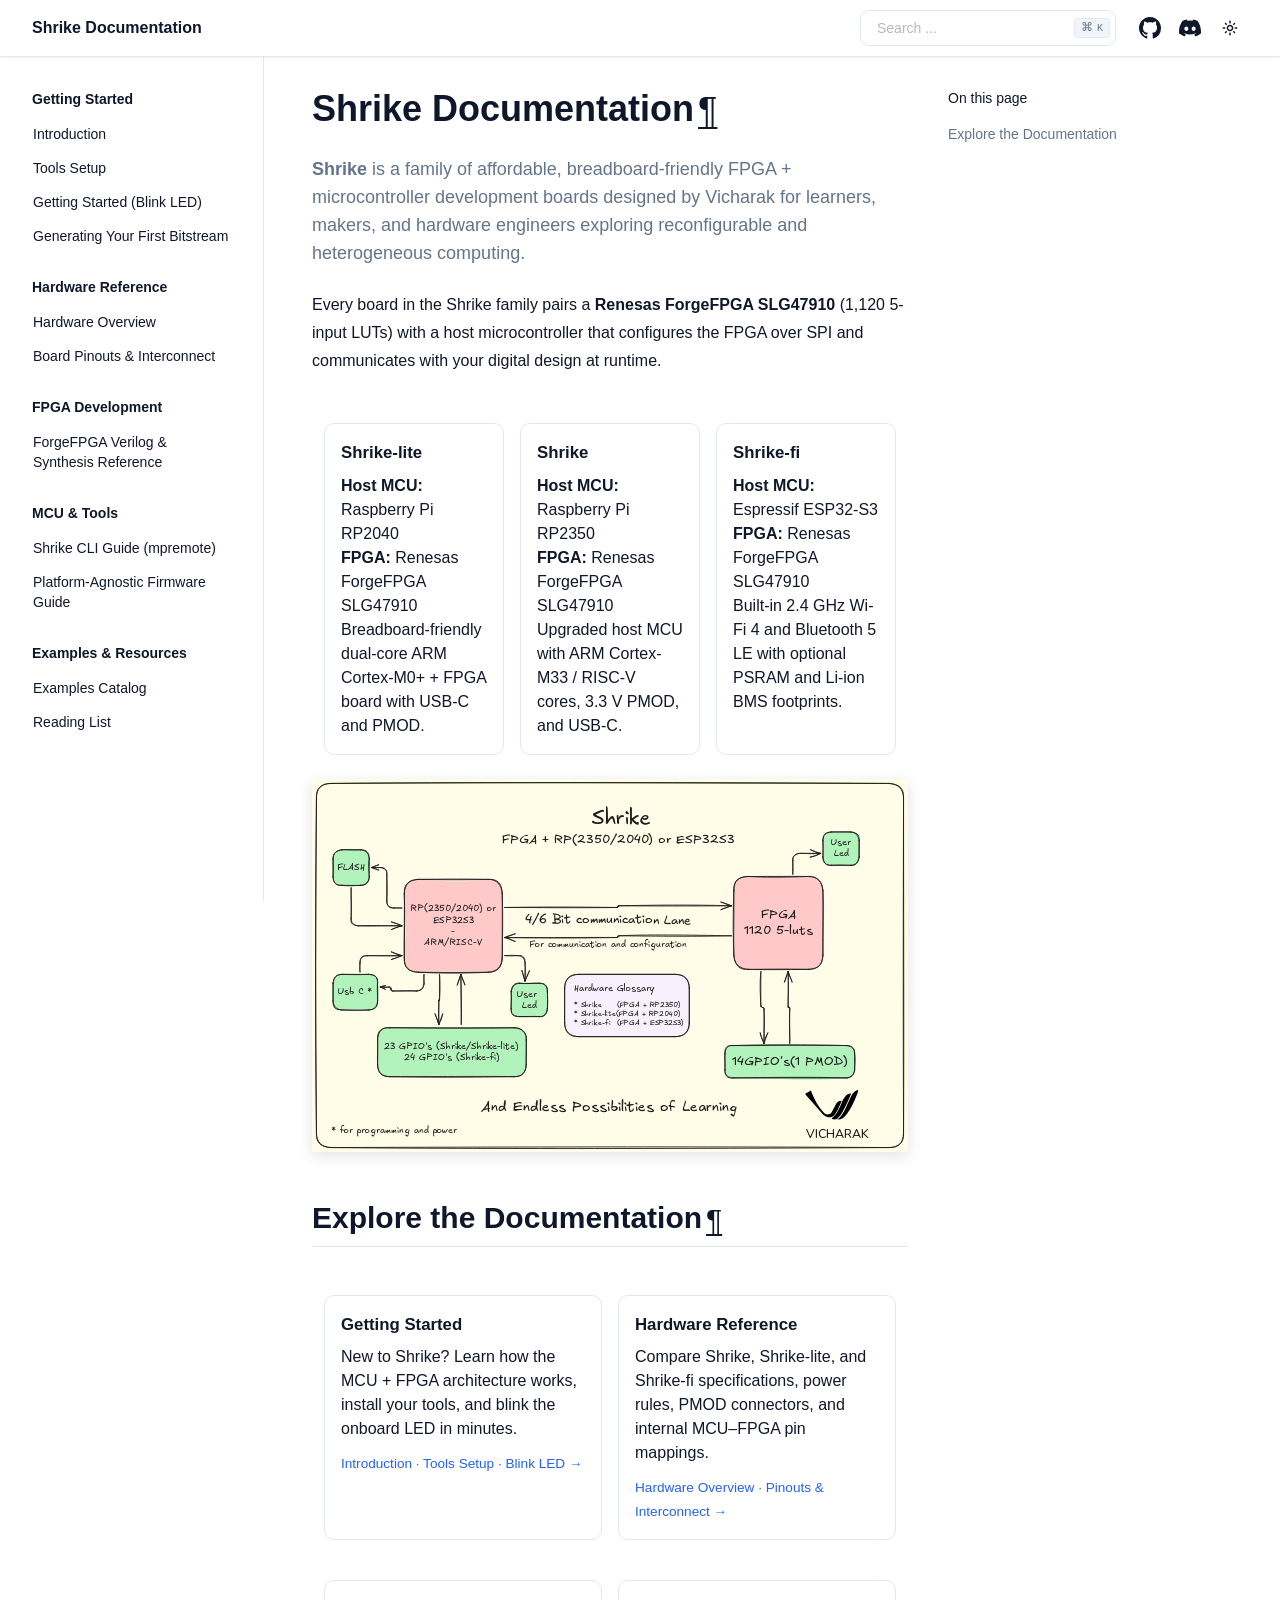
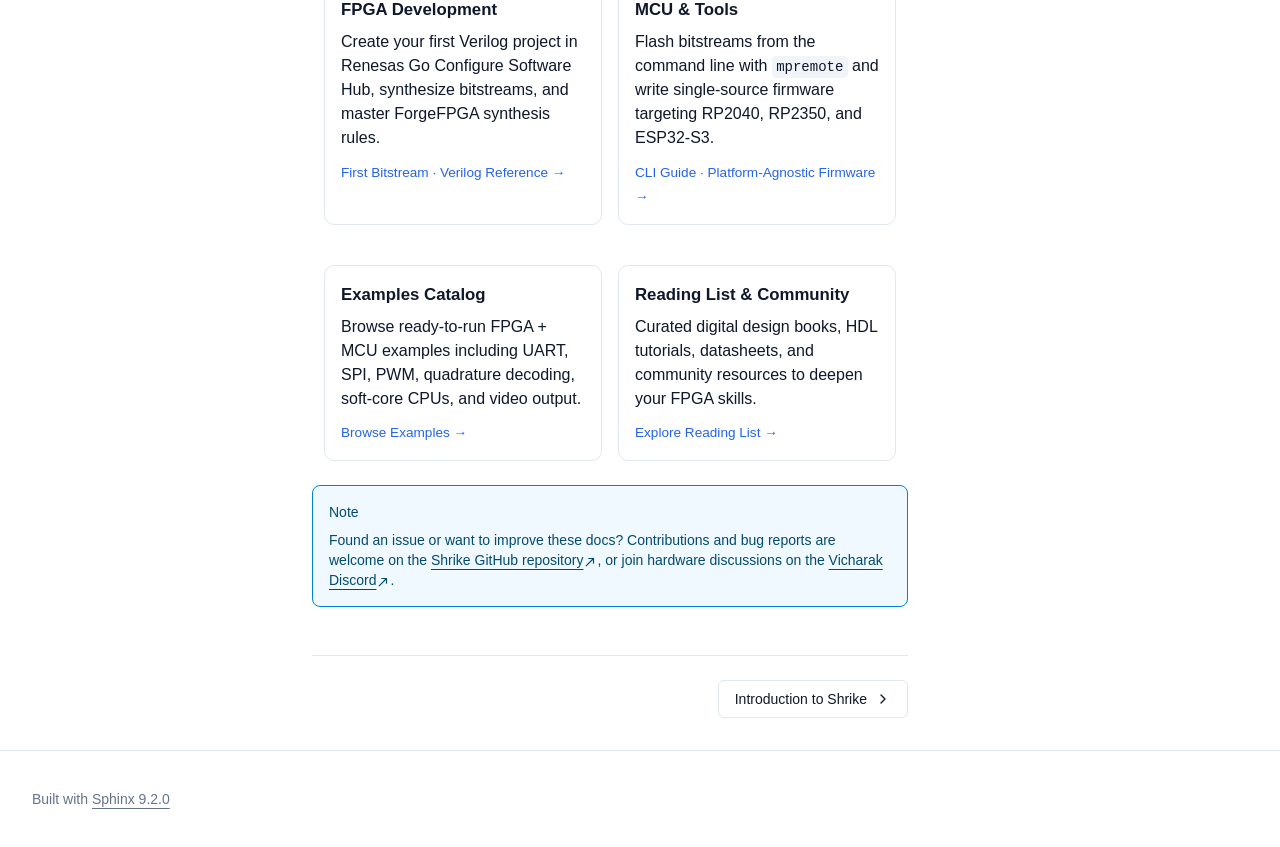
==== docs/index.html @ 382282cc "deploy: publish Phase 1 Sphinx docs preview under /docs/ and link from Kanban board" ====
<!DOCTYPE html>

<html :class="{ 'dark' : darkMode === true }" data-content_root="./" lang="en" x-data="{ darkMode: $persist(window.matchMedia('(prefers-color-scheme: dark)').matches), activeSection: ''}">
<head>
<script>
    (function () {
      // Set initial color scheme
      if ((localStorage.getItem("_x_darkMode") === "true") || (window.matchMedia("(prefers-color-scheme: dark)").matches)) {
        document.documentElement.classList.add("dark");
      }

      // Watch for media preference changes
      window.matchMedia("(prefers-color-scheme: dark)").addEventListener("change", (event) => {
        localStorage.setItem("_x_darkMode", event.matches);
        document.documentElement.classList.toggle("dark", event.matches);
      });
    })();
  </script>
<meta content="width=device-width, initial-scale=1.0" name="viewport"/>
<meta charset="utf-8"/>
<meta content="#ffffff" media="(prefers-color-scheme: light)" name="theme-color"/>
<meta content="#030711" media="(prefers-color-scheme: dark)" name="theme-color"/>
<meta content="width=device-width, initial-scale=1" name="viewport"/>
<title>Shrike Documentation</title>
<meta content="Shrike Documentation" property="og:title"/>
<meta content="Shrike Documentation" name="twitter:title"/>
<link href="_static/pygments.css?v=e72c8e07" rel="stylesheet" type="text/css"/>
<link href="_static/theme.css?v=009055c6" rel="stylesheet" type="text/css"/>
<link href="_static/sphinx-design.min.css?v=6a604523" rel="stylesheet" type="text/css"/>
<link href="_static/custom.css?v=fd96c5b0" rel="stylesheet" type="text/css"/>
<link href="_static/awesome-sphinx-design.css?v=b41b1d54" rel="stylesheet" type="text/css"/>
<link href="_static/vicharak_icon.png" rel="icon"/>
<link href="search.html" rel="search" title="Search"/>
<link href="genindex.html" rel="index" title="Index"/>
<link href="introduction.html" rel="next" title="Introduction to Shrike"/>
<script type="text/javascript">
    (function(c,l,a,r,i,t,y){
        c[a]=c[a]||function(){(c[a].q=c[a].q||[]).push(arguments)};
        t=l.createElement(r);t.async=1;t.src="https://www.clarity.ms/tag/"+i;
        y=l.getElementsByTagName(r)[0];y.parentNode.insertBefore(t,y);
    })(window, document, "clarity", "script", "xuzceme2jg");
</script>
</head>
<body :class="{ 'overflow-hidden': showSidebar }" @scroll.window="showScrollTop = pageYOffset &gt; 100" class="min-h-screen font-sans antialiased bg-background text-foreground" x-data="{ showSidebar: false, showScrollTop: false }">
<div @click.self="showSidebar = false" class="fixed inset-0 z-50 overflow-hidden bg-background/80 backdrop-blur-sm md:hidden" x-cloak="" x-show="showSidebar"></div><div class="relative flex flex-col min-h-screen" id="page"><a class="absolute top-0 left-0 z-[100] block bg-background p-4 text-xl transition -translate-x-full opacity-0 focus:translate-x-0 focus:opacity-100" href="#content">
      Skip to content
    </a><header class="sticky top-0 z-40 w-full border-b shadow-xs border-border bg-background/90 backdrop-blur"><div class="container flex items-center h-14">
<div class="hidden mr-4 md:flex">
<a class="flex items-center mr-6" href="#"><span class="hidden font-bold sm:inline-block text-clip whitespace-nowrap">Shrike Documentation</span>
</a></div><button @click="showSidebar = true" class="inline-flex items-center justify-center h-10 px-0 py-2 mr-2 text-base font-medium transition-colors rounded-md hover:text-accent-foreground hover:bg-transparent md:hidden" type="button">
<svg aria-hidden="true" fill="currentColor" height="24" viewbox="0 96 960 960" width="24" xmlns="http://www.w3.org/2000/svg">
<path d="M152.587 825.087q-19.152 0-32.326-13.174t-13.174-32.326q0-19.152 13.174-32.326t32.326-13.174h440q19.152 0 32.326 13.174t13.174 32.326q0 19.152-13.174 32.326t-32.326 13.174h-440Zm0-203.587q-19.152 0-32.326-13.174T107.087 576q0-19.152 13.174-32.326t32.326-13.174h320q19.152 0 32.326 13.174T518.087 576q0 19.152-13.174 32.326T472.587 621.5h-320Zm0-203.587q-19.152 0-32.326-13.174t-13.174-32.326q0-19.152 13.174-32.326t32.326-13.174h440q19.152 0 32.326 13.174t13.174 32.326q0 19.152-13.174 32.326t-32.326 13.174h-440ZM708.913 576l112.174 112.174q12.674 12.674 12.674 31.826t-12.674 31.826Q808.413 764.5 789.261 764.5t-31.826-12.674l-144-144Q600 594.391 600 576t13.435-31.826l144-144q12.674-12.674 31.826-12.674t31.826 12.674q12.674 12.674 12.674 31.826t-12.674 31.826L708.913 576Z"></path>
</svg>
<span class="sr-only">Toggle navigation menu</span>
</button>
<div class="flex items-center justify-between flex-1 gap-2 sm:gap-4 md:justify-end">
<div class="flex-1 w-full md:w-auto md:flex-none"><form @keydown.k.window.meta="$refs.search.focus()" action="search.html" class="relative flex items-center group" id="searchbox" method="get">
<input aria-label="Search the docs" class="inline-flex items-center font-medium transition-colors bg-transparent focus-visible:outline-none focus-visible:ring-2 focus-visible:ring-ring focus-visible:ring-offset-2 ring-offset-background border border-input hover:bg-accent focus:bg-accent hover:text-accent-foreground focus:text-accent-foreground hover:placeholder-accent-foreground py-2 px-4 relative h-9 w-full justify-start rounded-[0.5rem] text-sm text-muted-foreground sm:pr-12 md:w-40 lg:w-64" id="search-input" name="q" placeholder="Search ..." type="search" x-ref="search"/>
<kbd class="pointer-events-none absolute right-1.5 top-2 hidden h-5 select-none text-muted-foreground items-center gap-1 rounded border border-border bg-muted px-1.5 font-mono text-[10px] font-medium opacity-100 sm:flex group-hover:bg-accent group-hover:text-accent-foreground">
<span class="text-xs">⌘</span>
    K
  </kbd>
</form>
</div>
<nav class="flex items-center gap-1">
<a href="https://github.com/vicharak-in/shrike" rel="noopener nofollow" title="Visit Shrike on GitHub">
<div class="inline-flex items-center justify-center px-0 text-sm font-medium transition-colors rounded-md hover:bg-accent hover:text-accent-foreground h-9 w-9">
<svg aria-hidden="true" fill="currentColor" height="22" viewbox="0 0 16 16" width="22"><path d="M8 0C3.58 0 0 3.58 0 8c0 3.54 2.29 6.53 5.47 7.59.4.07.55-.17.55-.38 0-.19-.01-.82-.01-1.49-2.01.37-2.53-.49-2.69-.94-.09-.23-.48-.94-.82-1.13-.28-.15-.68-.52-.01-.53.63-.01 1.08.58 1.23.82.72 1.21 1.87.87 2.33.66.07-.52.28-.87.51-1.07-1.78-.2-3.64-.89-3.64-3.95 0-.87.31-1.59.82-2.15-.08-.2-.36-1.02.08-2.12 0 0 .67-.21 2.2.82.64-.18 1.32-.27 2-.27s1.36.09 2 .27c1.53-1.04 2.2-.82 2.2-.82.44 1.1.16 1.92.08 2.12.51.56.82 1.27.82 2.15 0 3.07-1.87 3.75-3.65 3.95.29.25.54.73.54 1.48 0 1.07-.01 1.93-.01 2.2 0 .21.15.46.55.38A8.01 8.01 0 0 0 16 8c0-4.42-3.58-8-8-8"></path></svg>
</div>
</a>
<a href="https://discord.com/invite/EhQy97CQ9G" rel="noopener nofollow" title="Visit Vicharak Discord">
<div class="inline-flex items-center justify-center px-0 text-sm font-medium transition-colors rounded-md hover:bg-accent hover:text-accent-foreground h-9 w-9">
<svg aria-hidden="true" fill="currentColor" height="22" viewbox="0 0 24 24" width="22"><path d="M20.317 4.37a19.8 19.8 0 0 0-4.885-1.515.074.074 0 0 0-.079.037c-.21.375-.444.864-.608 1.25a18.27 18.27 0 0 0-5.487 0 12.64 12.64 0 0 0-.617-1.25.077.077 0 0 0-.079-.037A19.74 19.74 0 0 0 3.677 4.37a.07.07 0 0 0-.032.027C.533 9.046-.32 13.58.099 18.057a.082.082 0 0 0 .031.057 19.9 19.9 0 0 0 5.993 3.03.078.078 0 0 0 .084-.028c.462-.63.874-1.295 1.226-1.994a.076.076 0 0 0-.041-.106 13.1 13.1 0 0 1-1.872-.892.077.077 0 0 1-.008-.128 10.2 10.2 0 0 0 .372-.292.074.074 0 0 1 .077-.01c3.928 1.793 8.18 1.793 12.062 0a.074.074 0 0 1 .078.01c.12.098.246.198.373.292a.077.077 0 0 1-.006.127 12.3 12.3 0 0 1-1.873.892.077.077 0 0 0-.041.107c.36.698.772 1.362 1.225 1.993a.076.076 0 0 0 .084.028 19.84 19.84 0 0 0 6.002-3.03.077.077 0 0 0 .032-.054c.5-5.177-.838-9.674-3.549-13.66a.061.061 0 0 0-.031-.029zM8.02 15.33c-1.183 0-2.157-1.085-2.157-2.419 0-1.333.956-2.419 2.157-2.419 1.21 0 2.176 1.096 2.157 2.42 0 1.333-.956 2.418-2.157 2.418zm7.975 0c-1.183 0-2.157-1.085-2.157-2.419 0-1.333.955-2.419 2.157-2.419 1.21 0 2.176 1.096 2.157 2.42 0 1.333-.946 2.418-2.157 2.418z"></path></svg>
</div>
</a>
<button @click="darkMode = !darkMode" class="relative inline-flex items-center justify-center px-0 text-sm font-medium transition-colors rounded-md hover:bg-accent hover:text-accent-foreground h-9 w-9" title="Toggle color scheme" type="button">
<svg class="absolute transition-all scale-100 rotate-0 dark:-rotate-90 dark:scale-0" fill="currentColor" height="16" viewbox="0 96 960 960" width="16" xmlns="http://www.w3.org/2000/svg">
<path d="M480 685q45.456 0 77.228-31.772Q589 621.456 589 576q0-45.456-31.772-77.228Q525.456 467 480 467q-45.456 0-77.228 31.772Q371 530.544 371 576q0 45.456 31.772 77.228Q434.544 685 480 685Zm0 91q-83 0-141.5-58.5T280 576q0-83 58.5-141.5T480 376q83 0 141.5 58.5T680 576q0 83-58.5 141.5T480 776ZM80 621.5q-19.152 0-32.326-13.174T34.5 576q0-19.152 13.174-32.326T80 530.5h80q19.152 0 32.326 13.174T205.5 576q0 19.152-13.174 32.326T160 621.5H80Zm720 0q-19.152 0-32.326-13.174T754.5 576q0-19.152 13.174-32.326T800 530.5h80q19.152 0 32.326 13.174T925.5 576q0 19.152-13.174 32.326T880 621.5h-80Zm-320-320q-19.152 0-32.326-13.174T434.5 256v-80q0-19.152 13.174-32.326T480 130.5q19.152 0 32.326 13.174T525.5 176v80q0 19.152-13.174 32.326T480 301.5Zm0 720q-19.152 0-32.326-13.17Q434.5 995.152 434.5 976v-80q0-19.152 13.174-32.326T480 850.5q19.152 0 32.326 13.174T525.5 896v80q0 19.152-13.174 32.33-13.174 13.17-32.326 13.17ZM222.174 382.065l-43-42Q165.5 327.391 166 308.239t13.174-33.065q13.435-13.674 32.587-13.674t32.065 13.674l42.239 43q12.674 13.435 12.555 31.706-.12 18.272-12.555 31.946-12.674 13.674-31.445 13.413-18.772-.261-32.446-13.174Zm494 494.761-42.239-43q-12.674-13.435-12.674-32.087t12.674-31.565Q686.609 756.5 705.38 757q18.772.5 32.446 13.174l43 41.761Q794.5 824.609 794 843.761t-13.174 33.065Q767.391 890.5 748.239 890.5t-32.065-13.674Zm-42-494.761Q660.5 369.391 661 350.62q.5-18.772 13.174-32.446l41.761-43Q728.609 261.5 747.761 262t33.065 13.174q13.674 13.435 13.674 32.587t-13.674 32.065l-43 42.239q-13.435 12.674-31.706 12.555-18.272-.12-31.946-12.555Zm-495 494.761Q165.5 863.391 165.5 844.239t13.674-32.065l43-42.239q13.435-12.674 32.087-12.674t31.565 12.674Q299.5 782.609 299 801.38q-.5 18.772-13.174 32.446l-41.761 43Q231.391 890.5 212.239 890t-33.065-13.174ZM480 576Z"></path>
</svg>
<svg class="absolute transition-all scale-0 rotate-90 dark:rotate-0 dark:scale-100" fill="currentColor" height="16" viewbox="0 96 960 960" width="16" xmlns="http://www.w3.org/2000/svg">
<path d="M480 936q-151 0-255.5-104.5T120 576q0-138 90-239.5T440 218q25-3 39 18t-1 44q-17 26-25.5 55t-8.5 61q0 90 63 153t153 63q31 0 61.5-9t54.5-25q21-14 43-1.5t19 39.5q-14 138-117.5 229T480 936Zm0-80q88 0 158-48.5T740 681q-20 5-40 8t-40 3q-123 0-209.5-86.5T364 396q0-20 3-40t8-40q-78 32-126.5 102T200 576q0 116 82 198t198 82Zm-10-270Z"></path>
</svg>
</button>
</nav>
</div>
</div>
</header>
<div class="flex-1"><div class="container md:grid md:grid-cols-[220px_minmax(0,1fr)] md:gap-6 lg:grid-cols-[240px_minmax(0,1fr)] lg:gap-10"><aside :aria-hidden="!showSidebar" :class="{ 'translate-x-0': showSidebar }" class="fixed inset-y-0 left-0 md:top-14 z-50 md:z-30 bg-background md:bg-transparent transition-all duration-100 -translate-x-full md:translate-x-0 ml-0 p-6 md:p-0 md:-ml-2 md:h-[calc(100vh-3.5rem)] w-5/6 md:w-full overflow-y-auto border-r border-border md:sticky" id="left-sidebar">
<a class="justify-start text-sm md:!hidden bg-background" href="#"><span class="font-bold text-clip whitespace-nowrap">Shrike Documentation</span>
</a>
<div class="relative overflow-hidden md:overflow-auto my-4 md:my-0">
<div class="overflow-y-auto h-full w-full relative pr-6"><nav class="table w-full min-w-full my-6 lg:my-8">
<p class="caption" role="heading"><span class="caption-text">Getting Started</span></p>
<ul>
<li class="toctree-l1"><a class="reference internal" href="introduction.html">Introduction</a></li>
<li class="toctree-l1"><a class="reference internal" href="tools_setup_guide.html">Tools Setup</a></li>
<li class="toctree-l1"><a class="reference internal" href="getting_started.html">Getting Started (Blink LED)</a></li>
<li class="toctree-l1"><a class="reference internal" href="generating_your_first_bitstream.html">Generating Your First Bitstream</a></li>
</ul>
<p class="caption" role="heading"><span class="caption-text">Hardware Reference</span></p>
<ul>
<li class="toctree-l1"><a class="reference internal" href="hardware_overview.html">Hardware Overview</a></li>
<li class="toctree-l1"><a class="reference internal" href="shrike_pinouts.html">Board Pinouts &amp; Interconnect</a></li>
</ul>
<p class="caption" role="heading"><span class="caption-text">FPGA Development</span></p>
<ul>
<li class="toctree-l1"><a class="reference internal" href="verilog_style_guide.html">ForgeFPGA Verilog &amp; Synthesis Reference</a></li>
</ul>
<p class="caption" role="heading"><span class="caption-text">MCU &amp; Tools</span></p>
<ul>
<li class="toctree-l1"><a class="reference internal" href="shrike_cli_guide.html">Shrike CLI Guide (mpremote)</a></li>
<li class="toctree-l1"><a class="reference internal" href="PLATFORM_AGNOSTIC_FIRMWARE_GUIDE.html">Platform-Agnostic Firmware Guide</a></li>
</ul>
<p class="caption" role="heading"><span class="caption-text">Examples &amp; Resources</span></p>
<ul>
<li class="toctree-l1"><a class="reference internal" href="examples.html">Examples Catalog</a></li>
<li class="toctree-l1"><a class="reference internal" href="reading_list.html">Reading List</a></li>
</ul>
</nav>
</div>
</div>
<button @click="showSidebar = false" class="absolute md:hidden right-4 top-4 rounded-sm opacity-70 transition-opacity hover:opacity-100" type="button">
<svg class="h-4 w-4" fill="currentColor" height="24" stroke="none" viewbox="0 96 960 960" width="24" xmlns="http://www.w3.org/2000/svg">
<path d="M480 632 284 828q-11 11-28 11t-28-11q-11-11-11-28t11-28l196-196-196-196q-11-11-11-28t11-28q11-11 28-11t28 11l196 196 196-196q11-11 28-11t28 11q11 11 11 28t-11 28L536 576l196 196q11 11 11 28t-11 28q-11 11-28 11t-28-11L480 632Z"></path>
</svg>
</button>
</aside>
<main class="relative py-6 lg:gap-10 lg:py-8 xl:grid xl:grid-cols-[1fr_300px]">
<div class="w-full min-w-0 mx-auto">
<div id="content" role="main">
<span class="target" id="shrike-home"></span><section id="shrike-documentation">
<h1>Shrike Documentation<a class="headerlink" href="#shrike-documentation" title="Link to this heading">¶</a></h1>
<p class="lead"><strong>Shrike</strong> is a family of affordable, breadboard-friendly FPGA + microcontroller development boards designed by Vicharak for learners, makers, and hardware engineers exploring reconfigurable and heterogeneous computing.</p>
<p>Every board in the Shrike family pairs a <strong>Renesas ForgeFPGA SLG47910</strong> (1,120 5-input LUTs) with a host microcontroller that configures the FPGA over SPI and communicates with your digital design at runtime.</p>
<div class="sd-container-fluid sd-sphinx-override sd-mb-4 shrike-board-grid docutils">
<div class="sd-row sd-row-cols-1 sd-row-cols-xs-1 sd-row-cols-sm-1 sd-row-cols-md-3 sd-row-cols-lg-3 sd-g-3 sd-g-xs-3 sd-g-sm-3 sd-g-md-3 sd-g-lg-3 docutils">
<div class="sd-col sd-d-flex-row docutils">
<div class="sd-card sd-sphinx-override sd-w-100 sd-shadow-sm docutils">
<div class="sd-card-body docutils">
<div class="sd-card-title sd-font-weight-bold shrike-card-title docutils">
Shrike-lite</div>
<p class="sd-card-text"><strong>Host MCU:</strong> Raspberry Pi RP2040</p>
<p class="sd-card-text"><strong>FPGA:</strong> Renesas ForgeFPGA SLG47910</p>
<p class="sd-card-text">Breadboard-friendly dual-core ARM Cortex-M0+ + FPGA board with USB-C and PMOD.</p>
</div>
</div>
</div>
<div class="sd-col sd-d-flex-row docutils">
<div class="sd-card sd-sphinx-override sd-w-100 sd-shadow-sm docutils">
<div class="sd-card-body docutils">
<div class="sd-card-title sd-font-weight-bold shrike-card-title docutils">
Shrike</div>
<p class="sd-card-text"><strong>Host MCU:</strong> Raspberry Pi RP2350</p>
<p class="sd-card-text"><strong>FPGA:</strong> Renesas ForgeFPGA SLG47910</p>
<p class="sd-card-text">Upgraded host MCU with ARM Cortex-M33 / RISC-V cores, 3.3 V PMOD, and USB-C.</p>
</div>
</div>
</div>
<div class="sd-col sd-d-flex-row docutils">
<div class="sd-card sd-sphinx-override sd-w-100 sd-shadow-sm docutils">
<div class="sd-card-body docutils">
<div class="sd-card-title sd-font-weight-bold shrike-card-title docutils">
Shrike-fi</div>
<p class="sd-card-text"><strong>Host MCU:</strong> Espressif ESP32-S3</p>
<p class="sd-card-text"><strong>FPGA:</strong> Renesas ForgeFPGA SLG47910</p>
<p class="sd-card-text">Built-in 2.4 GHz Wi-Fi 4 and Bluetooth 5 LE with optional PSRAM and Li-ion BMS footprints.</p>
</div>
</div>
</div>
</div>
</div>
<a class="shrike-hero-diagram reference internal image-reference" href="_images/shrike_block.svg"><img alt="Shrike architecture block diagram showing the host microcontroller connected to the Renesas ForgeFPGA SLG47910" class="align-center shrike-hero-diagram" src="_images/shrike_block.svg" style="width: 100%;"/>
</a>
<section id="explore-the-documentation">
<h2>Explore the Documentation<a class="headerlink" href="#explore-the-documentation" title="Link to this heading" x-intersect.margin.0%.0%.-70%.0%="activeSection = '#explore-the-documentation'">¶</a></h2>
<div class="sd-container-fluid sd-sphinx-override sd-mb-4 shrike-nav-grid docutils">
<div class="sd-row sd-row-cols-1 sd-row-cols-xs-1 sd-row-cols-sm-1 sd-row-cols-md-2 sd-row-cols-lg-2 sd-g-3 sd-g-xs-3 sd-g-sm-3 sd-g-md-3 sd-g-lg-3 docutils">
<div class="sd-col sd-d-flex-row docutils">
<div class="sd-card sd-sphinx-override sd-w-100 sd-shadow-sm sd-card-hover docutils">
<div class="sd-card-body docutils">
<div class="sd-card-title sd-font-weight-bold docutils">
Getting Started</div>
<p class="sd-card-text">New to Shrike? Learn how the MCU + FPGA architecture works, install your tools, and blink the onboard LED in minutes.</p>
<p class="sd-card-text"><em>Introduction · Tools Setup · Blink LED →</em></p>
</div>
<a class="sd-stretched-link sd-hide-link-text reference internal" href="introduction.html"><span class="doc">Introduction to Shrike</span></a></div>
</div>
<div class="sd-col sd-d-flex-row docutils">
<div class="sd-card sd-sphinx-override sd-w-100 sd-shadow-sm sd-card-hover docutils">
<div class="sd-card-body docutils">
<div class="sd-card-title sd-font-weight-bold docutils">
Hardware Reference</div>
<p class="sd-card-text">Compare Shrike, Shrike-lite, and Shrike-fi specifications, power rules, PMOD connectors, and internal MCU–FPGA pin mappings.</p>
<p class="sd-card-text"><em>Hardware Overview · Pinouts &amp; Interconnect →</em></p>
</div>
<a class="sd-stretched-link sd-hide-link-text reference internal" href="hardware_overview.html"><span class="doc">Shrike — Hardware Overview</span></a></div>
</div>
<div class="sd-col sd-d-flex-row docutils">
<div class="sd-card sd-sphinx-override sd-w-100 sd-shadow-sm sd-card-hover docutils">
<div class="sd-card-body docutils">
<div class="sd-card-title sd-font-weight-bold docutils">
FPGA Development</div>
<p class="sd-card-text">Create your first Verilog project in Renesas Go Configure Software Hub, synthesize bitstreams, and master ForgeFPGA synthesis rules.</p>
<p class="sd-card-text"><em>First Bitstream · Verilog Reference →</em></p>
</div>
<a class="sd-stretched-link sd-hide-link-text reference internal" href="generating_your_first_bitstream.html"><span class="doc">Shrike FPGA Bitstream Generation Guide</span></a></div>
</div>
<div class="sd-col sd-d-flex-row docutils">
<div class="sd-card sd-sphinx-override sd-w-100 sd-shadow-sm sd-card-hover docutils">
<div class="sd-card-body docutils">
<div class="sd-card-title sd-font-weight-bold docutils">
MCU &amp; Tools</div>
<p class="sd-card-text">Flash bitstreams from the command line with <code class="docutils literal notranslate"><span class="pre">mpremote</span></code> and write single-source firmware targeting RP2040, RP2350, and ESP32-S3.</p>
<p class="sd-card-text"><em>CLI Guide · Platform-Agnostic Firmware →</em></p>
</div>
<a class="sd-stretched-link sd-hide-link-text reference internal" href="shrike_cli_guide.html"><span class="doc">User guide to access and use shrike from your terminal(CLI)</span></a></div>
</div>
<div class="sd-col sd-d-flex-row docutils">
<div class="sd-card sd-sphinx-override sd-w-100 sd-shadow-sm sd-card-hover docutils">
<div class="sd-card-body docutils">
<div class="sd-card-title sd-font-weight-bold docutils">
Examples Catalog</div>
<p class="sd-card-text">Browse ready-to-run FPGA + MCU examples including UART, SPI, PWM, quadrature decoding, soft-core CPUs, and video output.</p>
<p class="sd-card-text"><em>Browse Examples →</em></p>
</div>
<a class="sd-stretched-link sd-hide-link-text reference internal" href="examples.html"><span class="doc">Shrike Examples</span></a></div>
</div>
<div class="sd-col sd-d-flex-row docutils">
<div class="sd-card sd-sphinx-override sd-w-100 sd-shadow-sm sd-card-hover docutils">
<div class="sd-card-body docutils">
<div class="sd-card-title sd-font-weight-bold docutils">
Reading List &amp; Community</div>
<p class="sd-card-text">Curated digital design books, HDL tutorials, datasheets, and community resources to deepen your FPGA skills.</p>
<p class="sd-card-text"><em>Explore Reading List →</em></p>
</div>
<a class="sd-stretched-link sd-hide-link-text reference internal" href="reading_list.html"><span class="doc">Reading List</span></a></div>
</div>
</div>
</div>
<div class="admonition note">
<p class="admonition-title">Note</p>
<p>Found an issue or want to improve these docs? Contributions and bug reports are welcome on the <a class="reference external" href="https://github.com/vicharak-in/shrike" rel="nofollow noopener">Shrike GitHub repository<svg fill="currentColor" height="1em" stroke="none" viewbox="0 96 960 960" width="1em" xmlns="http://www.w3.org/2000/svg"><path d="M188 868q-11-11-11-28t11-28l436-436H400q-17 0-28.5-11.5T360 336q0-17 11.5-28.5T400 296h320q17 0 28.5 11.5T760 336v320q0 17-11.5 28.5T720 696q-17 0-28.5-11.5T680 656V432L244 868q-11 11-28 11t-28-11Z"></path></svg></a>, or join hardware discussions on the <a class="reference external" href="https://discord.com/invite/EhQy97CQ9G" rel="nofollow noopener">Vicharak Discord<svg fill="currentColor" height="1em" stroke="none" viewbox="0 96 960 960" width="1em" xmlns="http://www.w3.org/2000/svg"><path d="M188 868q-11-11-11-28t11-28l436-436H400q-17 0-28.5-11.5T360 336q0-17 11.5-28.5T400 296h320q17 0 28.5 11.5T760 336v320q0 17-11.5 28.5T720 696q-17 0-28.5-11.5T680 656V432L244 868q-11 11-28 11t-28-11Z"></path></svg></a>.</p>
</div>





</section>
</section>
</div><div class="flex justify-between items-center pt-6 mt-12 border-t border-border gap-4">
<div class="ml-auto">
<a class="inline-flex items-center justify-center rounded-md text-sm font-medium transition-colors border border-input hover:bg-accent hover:text-accent-foreground py-2 px-4" href="introduction.html">
        Introduction to Shrike
        <svg class="ml-2 h-4 w-4" fill="none" height="24" stroke="currentColor" stroke-linecap="round" stroke-linejoin="round" stroke-width="2" viewbox="0 0 24 24" width="24" xmlns="http://www.w3.org/2000/svg">
<polyline points="9 18 15 12 9 6"></polyline>
</svg>
</a>
</div>
</div></div><aside class="hidden text-sm xl:block" id="right-sidebar">
<div class="sticky top-16 -mt-10 max-h-[calc(100vh-5rem)] h-full overflow-y-auto pt-6 space-y-2"><p class="font-medium">On this page</p>
<ul>
<li><a :data-current="activeSection === '#explore-the-documentation'" class="reference internal" href="#explore-the-documentation">Explore the Documentation</a><ul>
</ul>
</li>
</ul>
</div>
</aside>
</main>
</div>
</div><footer class="py-6 border-t border-border md:py-0">
<div class="container flex flex-col items-center justify-between gap-4 md:h-24 md:flex-row">
<div class="flex flex-col items-center gap-4 px-8 md:flex-row md:gap-2 md:px-0">
<p class="text-sm leading-loose text-center text-muted-foreground md:text-left">Built with <a class="font-medium underline underline-offset-4" href="https://www.sphinx-doc.org" rel="noreferrer">Sphinx 9.2.0</a></p>
</div>
</div>
</footer>
</div><button :class="{'opacity-0 invisible' : !showScrollTop}" @click="window.scrollTo({top: 0, behavior: 'smooth'})" class="fixed bottom-8 right-8 p-2 z-10 rounded-sm bg-gray-700 text-xs text-white transition-all duration-1000 hover:bg-gray-950 focus:bg-gray-950" id="scrolltop" x-cloak="">
<svg aria-hidden="true" class="inline fill-current mb-[2px]" height="14" viewbox="0 96 960 960" width="14" xmlns="http://www.w3.org/2000/svg">
<path d="M450 896V370L202 618l-42-42 320-320 320 320-42 42-248-248v526h-60Z"></path>
</svg>
  Back to top
</button>
<script src="_static/documentation_options.js?v=f2a433a1"></script>
<script src="_static/doctools.js?v=fd6eb6e6"></script>
<script src="_static/sphinx_highlight.js?v=6ffebe34"></script>
<script defer="defer" src="_static/theme.js?v=49cc6205"></script>
<script data-sd-tabs-storage-prefix="sphinx-design-tab-id-" src="_static/design-tabs.js?v=fcb327ea"></script>
</body>
</html>
---- docs/_static/pygments.css ----
pre { line-height: 125%; }
td.linenos .normal { color: inherit; background-color: transparent; padding-left: 5px; padding-right: 5px; }
span.linenos { color: inherit; background-color: transparent; padding-left: 5px; padding-right: 5px; }
td.linenos .special { color: #000000; background-color: #ffffc0; padding-left: 5px; padding-right: 5px; }
span.linenos.special { color: #000000; background-color: #ffffc0; padding-left: 5px; padding-right: 5px; }
.highlight .hll { background-color: #ffffcc }
.highlight { background: #ffffff; }
.highlight .c { font-style: italic } /* Comment */
.highlight .err { border: 1px solid #F00 } /* Error */
.highlight .k { font-weight: bold } /* Keyword */
.highlight .ch { font-style: italic } /* Comment.Hashbang */
.highlight .cm { font-style: italic } /* Comment.Multiline */
.highlight .cpf { font-style: italic } /* Comment.PreprocFile */
.highlight .c1 { font-style: italic } /* Comment.Single */
.highlight .cs { font-style: italic } /* Comment.Special */
.highlight .ge { font-style: italic } /* Generic.Emph */
.highlight .ges { font-weight: bold; font-style: italic } /* Generic.EmphStrong */
.highlight .gh { font-weight: bold } /* Generic.Heading */
.highlight .gp { font-weight: bold } /* Generic.Prompt */
.highlight .gs { font-weight: bold } /* Generic.Strong */
.highlight .gu { font-weight: bold } /* Generic.Subheading */
.highlight .kc { font-weight: bold } /* Keyword.Constant */
.highlight .kd { font-weight: bold } /* Keyword.Declaration */
.highlight .kn { font-weight: bold } /* Keyword.Namespace */
.highlight .kr { font-weight: bold } /* Keyword.Reserved */
.highlight .s { font-style: italic } /* Literal.String */
.highlight .nc { font-weight: bold } /* Name.Class */
.highlight .ni { font-weight: bold } /* Name.Entity */
.highlight .ne { font-weight: bold } /* Name.Exception */
.highlight .nn { font-weight: bold } /* Name.Namespace */
.highlight .nt { font-weight: bold } /* Name.Tag */
.highlight .ow { font-weight: bold } /* Operator.Word */
.highlight .sa { font-style: italic } /* Literal.String.Affix */
.highlight .sb { font-style: italic } /* Literal.String.Backtick */
.highlight .sc { font-style: italic } /* Literal.String.Char */
.highlight .dl { font-style: italic } /* Literal.String.Delimiter */
.highlight .sd { font-style: italic } /* Literal.String.Doc */
.highlight .s2 { font-style: italic } /* Literal.String.Double */
.highlight .se { font-weight: bold; font-style: italic } /* Literal.String.Escape */
.highlight .sh { font-style: italic } /* Literal.String.Heredoc */
.highlight .si { font-weight: bold; font-style: italic } /* Literal.String.Interpol */
.highlight .sx { font-style: italic } /* Literal.String.Other */
.highlight .sr { font-style: italic } /* Literal.String.Regex */
.highlight .s1 { font-style: italic } /* Literal.String.Single */
.highlight .ss { font-style: italic } /* Literal.String.Symbol */
---- docs/_static/theme.css ----
@font-face{font-family:JetBrains Mono;font-style:italic;font-display:swap;font-weight:400;src:url(86dc76ee7f2ea282.woff2)format("woff2"),url(fa8c7e373fc88056.woff)format("woff")}@font-face{font-family:JetBrains Mono;font-style:normal;font-display:swap;font-weight:400;src:url(db9d659a1acad1e2.woff2)format("woff2"),url(b0c7be19efb5c878.woff)format("woff")}@font-face{font-family:JetBrains Mono;font-style:italic;font-display:swap;font-weight:500;src:url(88c52b7d52bec6f6.woff2)format("woff2"),url(8d70e9f61dd16568.woff)format("woff")}@font-face{font-family:JetBrains Mono;font-style:normal;font-display:swap;font-weight:500;src:url(af2e87f5d61b5665.woff2)format("woff2"),url(24c9023ab96a0da6.woff)format("woff")}@font-face{font-family:JetBrains Mono;font-style:italic;font-display:swap;font-weight:700;src:url(92fb68b158d9f3e0.woff2)format("woff2"),url(92b75b3f180e9af3.woff)format("woff")}@font-face{font-family:JetBrains Mono;font-style:normal;font-display:swap;font-weight:700;src:url(9545a3d1fceacf5c.woff2)format("woff2"),url(c9484cdebe55df66.woff)format("woff")}@layer properties{@supports (((-webkit-hyphens:none)) and (not (margin-trim:inline))) or ((-moz-orient:inline) and (not (color:rgb(from red r g b)))){*,:after,:before{--tw-font-weight:initial;--tw-translate-x:0;--tw-translate-y:0;--tw-translate-z:0;--tw-scale-x:1;--tw-scale-y:1;--tw-scale-z:1;--tw-rotate-x:initial;--tw-rotate-y:initial;--tw-rotate-z:initial;--tw-skew-x:initial;--tw-skew-y:initial;--tw-space-y-reverse:0;--tw-space-x-reverse:0;--tw-border-style:solid;--tw-leading:initial;--tw-shadow:0 0 transparent;--tw-shadow-color:initial;--tw-shadow-alpha:100%;--tw-inset-shadow:0 0 transparent;--tw-inset-shadow-color:initial;--tw-inset-shadow-alpha:100%;--tw-ring-color:initial;--tw-ring-shadow:0 0 transparent;--tw-inset-ring-color:initial;--tw-inset-ring-shadow:0 0 transparent;--tw-ring-inset:initial;--tw-ring-offset-width:0px;--tw-ring-offset-color:#fff;--tw-ring-offset-shadow:0 0 transparent;--tw-backdrop-blur:initial;--tw-backdrop-brightness:initial;--tw-backdrop-contrast:initial;--tw-backdrop-grayscale:initial;--tw-backdrop-hue-rotate:initial;--tw-backdrop-invert:initial;--tw-backdrop-opacity:initial;--tw-backdrop-saturate:initial;--tw-backdrop-sepia:initial;--tw-duration:initial;--tw-blur:initial;--tw-brightness:initial;--tw-contrast:initial;--tw-grayscale:initial;--tw-hue-rotate:initial;--tw-invert:initial;--tw-opacity:initial;--tw-saturate:initial;--tw-sepia:initial;--tw-drop-shadow:initial;--tw-drop-shadow-color:initial;--tw-drop-shadow-alpha:100%;--tw-drop-shadow-size:initial;--tw-tracking:initial;--tw-content:"";--tw-ease:initial}::-ms-backdrop{--tw-font-weight:initial;--tw-translate-x:0;--tw-translate-y:0;--tw-translate-z:0;--tw-scale-x:1;--tw-scale-y:1;--tw-scale-z:1;--tw-rotate-x:initial;--tw-rotate-y:initial;--tw-rotate-z:initial;--tw-skew-x:initial;--tw-skew-y:initial;--tw-space-y-reverse:0;--tw-space-x-reverse:0;--tw-border-style:solid;--tw-leading:initial;--tw-shadow:0 0 transparent;--tw-shadow-color:initial;--tw-shadow-alpha:100%;--tw-inset-shadow:0 0 transparent;--tw-inset-shadow-color:initial;--tw-inset-shadow-alpha:100%;--tw-ring-color:initial;--tw-ring-shadow:0 0 transparent;--tw-inset-ring-color:initial;--tw-inset-ring-shadow:0 0 transparent;--tw-ring-inset:initial;--tw-ring-offset-width:0px;--tw-ring-offset-color:#fff;--tw-ring-offset-shadow:0 0 transparent;--tw-backdrop-blur:initial;--tw-backdrop-brightness:initial;--tw-backdrop-contrast:initial;--tw-backdrop-grayscale:initial;--tw-backdrop-hue-rotate:initial;--tw-backdrop-invert:initial;--tw-backdrop-opacity:initial;--tw-backdrop-saturate:initial;--tw-backdrop-sepia:initial;--tw-duration:initial;--tw-blur:initial;--tw-brightness:initial;--tw-contrast:initial;--tw-grayscale:initial;--tw-hue-rotate:initial;--tw-invert:initial;--tw-opacity:initial;--tw-saturate:initial;--tw-sepia:initial;--tw-drop-shadow:initial;--tw-drop-shadow-color:initial;--tw-drop-shadow-alpha:100%;--tw-drop-shadow-size:initial;--tw-tracking:initial;--tw-content:"";--tw-ease:initial}::backdrop{--tw-font-weight:initial;--tw-translate-x:0;--tw-translate-y:0;--tw-translate-z:0;--tw-scale-x:1;--tw-scale-y:1;--tw-scale-z:1;--tw-rotate-x:initial;--tw-rotate-y:initial;--tw-rotate-z:initial;--tw-skew-x:initial;--tw-skew-y:initial;--tw-space-y-reverse:0;--tw-space-x-reverse:0;--tw-border-style:solid;--tw-leading:initial;--tw-shadow:0 0 transparent;--tw-shadow-color:initial;--tw-shadow-alpha:100%;--tw-inset-shadow:0 0 transparent;--tw-inset-shadow-color:initial;--tw-inset-shadow-alpha:100%;--tw-ring-color:initial;--tw-ring-shadow:0 0 transparent;--tw-inset-ring-color:initial;--tw-inset-ring-shadow:0 0 transparent;--tw-ring-inset:initial;--tw-ring-offset-width:0px;--tw-ring-offset-color:#fff;--tw-ring-offset-shadow:0 0 transparent;--tw-backdrop-blur:initial;--tw-backdrop-brightness:initial;--tw-backdrop-contrast:initial;--tw-backdrop-grayscale:initial;--tw-backdrop-hue-rotate:initial;--tw-backdrop-invert:initial;--tw-backdrop-opacity:initial;--tw-backdrop-saturate:initial;--tw-backdrop-sepia:initial;--tw-duration:initial;--tw-blur:initial;--tw-brightness:initial;--tw-contrast:initial;--tw-grayscale:initial;--tw-hue-rotate:initial;--tw-invert:initial;--tw-opacity:initial;--tw-saturate:initial;--tw-sepia:initial;--tw-drop-shadow:initial;--tw-drop-shadow-color:initial;--tw-drop-shadow-alpha:100%;--tw-drop-shadow-size:initial;--tw-tracking:initial;--tw-content:"";--tw-ease:initial}}}@layer theme{:root{--font-sans:-apple-system, BlinkMacSystemFont, "Segoe UI", Roboto, "Helvetica Neue", "Noto Sans", Arial, sans-serif, "Apple Color Emoji", "Segoe UI Emoji", "Segoe UI Symbol", "Noto Color Emoji";--font-mono:JetBrainsMono, ui-monospace, SFMono-Regular, Menlo, Monaco, Consolas, "Liberation Mono", "Courier New", monospace;--color-red-50:#fef2f2;--color-red-100:#ffe2e2;--color-red-200:#ffcaca;--color-red-400:#ff6568;--color-red-500:#fb2c36;--color-red-600:#e40014;--color-red-700:#bf000f;--color-red-900:#82181a;--color-yellow-50:#fefce8;--color-yellow-100:#fef9c2;--color-yellow-400:#fac800;--color-yellow-500:#edb200;--color-yellow-600:#cd8900;--color-yellow-900:#733e0a;--color-green-50:#f0fdf4;--color-green-100:#dcfce7;--color-green-200:#b9f8cf;--color-green-400:#05df72;--color-green-500:#00c758;--color-green-600:#00a544;--color-green-900:#0d542b;--color-sky-50:#f0f9ff;--color-sky-100:#dff2fe;--color-sky-600:#0084cc;--color-sky-900:#024a70;--color-blue-400:#54a2ff;--color-slate-700:#314158;--color-gray-200:#e5e7eb;--color-gray-700:#364153;--color-gray-950:#030712;--color-neutral-800:#262626;--color-white:#fff;--spacing:.25rem;--text-xs:.75rem;--text-xs--line-height:calc(1 / .75);--text-sm:.875rem;--text-sm--line-height:calc(1.25 / .875);--text-base:1rem;--text-base--line-height:calc(1.5);--text-lg:1.125rem;--text-lg--line-height:calc(1.75 / 1.125);--text-xl:1.25rem;--text-xl--line-height:calc(1.4);--text-2xl:1.5rem;--text-2xl--line-height:calc(2 / 1.5);--text-3xl:1.875rem;--text-3xl--line-height:calc(1.2);--text-4xl:2.25rem;--text-4xl--line-height:calc(2.5 / 2.25);--font-weight-normal:400;--font-weight-medium:500;--font-weight-semibold:600;--font-weight-bold:700;--tracking-wide:.025em;--leading-loose:2;--radius-sm:calc(-4px + var(--radius));--radius-md:calc(-2px + var(--radius));--radius-lg:var(--radius);--ease-in-out:cubic-bezier(.4, 0, .2, 1);--blur-sm:8px;--default-transition-duration:.15s;--default-transition-timing-function:cubic-bezier(.4, 0, .2, 1);--default-font-family:var(--font-sans);--default-mono-font-family:var(--font-mono);--color-border:hsl(var(--border));--color-input:hsl(var(--input));--color-ring:hsl(var(--ring));--color-background:hsl(var(--background));--color-foreground:hsl(var(--foreground));--color-primary:hsl(var(--primary));--color-muted:hsl(var(--muted));--color-muted-foreground:hsl(var(--muted-foreground));--color-accent:hsl(var(--accent));--color-accent-foreground:hsl(var(--accent-foreground))}@supports (color:lab(0% 0 0)){:root{--color-red-50:lab(96.5005% 4.18508 1.52328);--color-red-100:lab(92.243% 10.2865 3.83865);--color-red-200:lab(86.017% 19.8815 7.75869);--color-red-400:lab(63.7053% 60.745 31.3109);--color-red-500:lab(55.4814% 75.0732 48.8528);--color-red-600:lab(48.4493% 77.4328 61.5452);--color-red-700:lab(40.4273% 67.2623 53.7441);--color-red-900:lab(28.5139% 44.5539 29.0463);--color-yellow-50:lab(98.6846% -1.79055 9.7766);--color-yellow-100:lab(97.3564% -4.51407 27.344);--color-yellow-400:lab(83.2664% 8.65132 106.895);--color-yellow-500:lab(76.3898% 14.5258 98.4589);--color-yellow-600:lab(62.7799% 22.4197 86.1544);--color-yellow-900:lab(32.3865% 21.1273 38.5959);--color-green-50:lab(98.1563% -5.60117 2.75915);--color-green-100:lab(96.1861% -13.8464 6.52365);--color-green-200:lab(92.4222% -26.4702 12.9427);--color-green-400:lab(78.503% -64.9265 39.7492);--color-green-500:lab(70.5521% -66.5147 45.8073);--color-green-600:lab(59.0978% -58.6621 41.2579);--color-green-900:lab(30.797% -29.6927 17.382);--color-sky-50:lab(97.3623% -2.33802 -4.13098);--color-sky-100:lab(94.3709% -4.56053 -8.23453);--color-sky-600:lab(51.7754% -11.4712 -49.8349);--color-sky-900:lab(29.1959% -8.34689 -28.2453);--color-blue-400:lab(65.0361% -1.42065 -56.9802);--color-slate-700:lab(26.9569% -1.47016 -15.6993);--color-gray-200:lab(91.6229% -.159115 -2.26791);--color-gray-700:lab(27.1134% -.956401 -12.3224);--color-gray-950:lab(1.90334% .278696 -5.48866);--color-neutral-800:lab(15.204% 0 -.00000596046)}}:host{--font-sans:-apple-system, BlinkMacSystemFont, "Segoe UI", Roboto, "Helvetica Neue", "Noto Sans", Arial, sans-serif, "Apple Color Emoji", "Segoe UI Emoji", "Segoe UI Symbol", "Noto Color Emoji";--font-mono:JetBrainsMono, ui-monospace, SFMono-Regular, Menlo, Monaco, Consolas, "Liberation Mono", "Courier New", monospace;--color-red-50:#fef2f2;--color-red-100:#ffe2e2;--color-red-200:#ffcaca;--color-red-400:#ff6568;--color-red-500:#fb2c36;--color-red-600:#e40014;--color-red-700:#bf000f;--color-red-900:#82181a;--color-yellow-50:#fefce8;--color-yellow-100:#fef9c2;--color-yellow-400:#fac800;--color-yellow-500:#edb200;--color-yellow-600:#cd8900;--color-yellow-900:#733e0a;--color-green-50:#f0fdf4;--color-green-100:#dcfce7;--color-green-200:#b9f8cf;--color-green-400:#05df72;--color-green-500:#00c758;--color-green-600:#00a544;--color-green-900:#0d542b;--color-sky-50:#f0f9ff;--color-sky-100:#dff2fe;--color-sky-600:#0084cc;--color-sky-900:#024a70;--color-blue-400:#54a2ff;--color-slate-700:#314158;--color-gray-200:#e5e7eb;--color-gray-700:#364153;--color-gray-950:#030712;--color-neutral-800:#262626;--color-white:#fff;--spacing:.25rem;--text-xs:.75rem;--text-xs--line-height:calc(1 / .75);--text-sm:.875rem;--text-sm--line-height:calc(1.25 / .875);--text-base:1rem;--text-base--line-height:calc(1.5);--text-lg:1.125rem;--text-lg--line-height:calc(1.75 / 1.125);--text-xl:1.25rem;--text-xl--line-height:calc(1.4);--text-2xl:1.5rem;--text-2xl--line-height:calc(2 / 1.5);--text-3xl:1.875rem;--text-3xl--line-height:calc(1.2);--text-4xl:2.25rem;--text-4xl--line-height:calc(2.5 / 2.25);--font-weight-normal:400;--font-weight-medium:500;--font-weight-semibold:600;--font-weight-bold:700;--tracking-wide:.025em;--leading-loose:2;--radius-sm:calc(-4px + var(--radius));--radius-md:calc(-2px + var(--radius));--radius-lg:var(--radius);--ease-in-out:cubic-bezier(.4, 0, .2, 1);--blur-sm:8px;--default-transition-duration:.15s;--default-transition-timing-function:cubic-bezier(.4, 0, .2, 1);--default-font-family:var(--font-sans);--default-mono-font-family:var(--font-mono);--color-border:hsl(var(--border));--color-input:hsl(var(--input));--color-ring:hsl(var(--ring));--color-background:hsl(var(--background));--color-foreground:hsl(var(--foreground));--color-primary:hsl(var(--primary));--color-muted:hsl(var(--muted));--color-muted-foreground:hsl(var(--muted-foreground));--color-accent:hsl(var(--accent));--color-accent-foreground:hsl(var(--accent-foreground))}@supports (color:lab(0% 0 0)){:host{--color-red-50:lab(96.5005% 4.18508 1.52328);--color-red-100:lab(92.243% 10.2865 3.83865);--color-red-200:lab(86.017% 19.8815 7.75869);--color-red-400:lab(63.7053% 60.745 31.3109);--color-red-500:lab(55.4814% 75.0732 48.8528);--color-red-600:lab(48.4493% 77.4328 61.5452);--color-red-700:lab(40.4273% 67.2623 53.7441);--color-red-900:lab(28.5139% 44.5539 29.0463);--color-yellow-50:lab(98.6846% -1.79055 9.7766);--color-yellow-100:lab(97.3564% -4.51407 27.344);--color-yellow-400:lab(83.2664% 8.65132 106.895);--color-yellow-500:lab(76.3898% 14.5258 98.4589);--color-yellow-600:lab(62.7799% 22.4197 86.1544);--color-yellow-900:lab(32.3865% 21.1273 38.5959);--color-green-50:lab(98.1563% -5.60117 2.75915);--color-green-100:lab(96.1861% -13.8464 6.52365);--color-green-200:lab(92.4222% -26.4702 12.9427);--color-green-400:lab(78.503% -64.9265 39.7492);--color-green-500:lab(70.5521% -66.5147 45.8073);--color-green-600:lab(59.0978% -58.6621 41.2579);--color-green-900:lab(30.797% -29.6927 17.382);--color-sky-50:lab(97.3623% -2.33802 -4.13098);--color-sky-100:lab(94.3709% -4.56053 -8.23453);--color-sky-600:lab(51.7754% -11.4712 -49.8349);--color-sky-900:lab(29.1959% -8.34689 -28.2453);--color-blue-400:lab(65.0361% -1.42065 -56.9802);--color-slate-700:lab(26.9569% -1.47016 -15.6993);--color-gray-200:lab(91.6229% -.159115 -2.26791);--color-gray-700:lab(27.1134% -.956401 -12.3224);--color-gray-950:lab(1.90334% .278696 -5.48866);--color-neutral-800:lab(15.204% 0 -.00000596046)}}}@layer base{*,:after,:before{box-sizing:border-box;border:0 solid;margin:0;padding:0}::-ms-backdrop{box-sizing:border-box;border:0 solid;margin:0;padding:0}::backdrop{box-sizing:border-box;border:0 solid;margin:0;padding:0}::-webkit-file-upload-button{box-sizing:border-box;border:0 solid;margin:0;padding:0}::-ms-browse{box-sizing:border-box;border:0 solid;margin:0;padding:0}::file-selector-button{box-sizing:border-box;border:0 solid;margin:0;padding:0}html{-webkit-text-size-adjust:100%;-moz-tab-size:4;tab-size:4;line-height:1.5;font-family:var(--default-font-family,-apple-system,BlinkMacSystemFont,"Segoe UI",Roboto,"Helvetica Neue","Noto Sans",Arial,sans-serif,"Apple Color Emoji","Segoe UI Emoji","Segoe UI Symbol","Noto Color Emoji");font-feature-settings:var(--default-font-feature-settings,normal);font-variation-settings:var(--default-font-variation-settings,normal);-webkit-tap-highlight-color:transparent}:host{-webkit-text-size-adjust:100%;-moz-tab-size:4;tab-size:4;line-height:1.5;font-family:var(--default-font-family,-apple-system,BlinkMacSystemFont,"Segoe UI",Roboto,"Helvetica Neue","Noto Sans",Arial,sans-serif,"Apple Color Emoji","Segoe UI Emoji","Segoe UI Symbol","Noto Color Emoji");font-feature-settings:var(--default-font-feature-settings,normal);font-variation-settings:var(--default-font-variation-settings,normal);-webkit-tap-highlight-color:transparent}hr{height:0;color:inherit;border-top-width:1px}abbr:where([title]){-webkit-text-decoration:underline dotted;text-decoration:underline dotted}h1,h2,h3,h4,h5,h6{font-size:inherit;font-weight:inherit}a{color:inherit;-webkit-text-decoration:inherit;-webkit-text-decoration:inherit;text-decoration:inherit}b,strong{font-weight:bolder}code,kbd,pre,samp{font-family:var(--default-mono-font-family,ui-monospace,SFMono-Regular,Menlo,Monaco,Consolas,"Liberation Mono","Courier New",monospace);font-feature-settings:var(--default-mono-font-feature-settings,normal);font-variation-settings:var(--default-mono-font-variation-settings,normal);font-size:1em}small{font-size:80%}sub,sup{vertical-align:baseline;font-size:75%;line-height:0;position:relative}sub{bottom:-.25em}sup{top:-.5em}table{text-indent:0;border-color:inherit;border-collapse:collapse}:-moz-focusring:where(:not(iframe)){outline:auto}progress{vertical-align:baseline}summary{display:list-item}menu,ol,ul{list-style:none}audio,canvas,embed,iframe,img,object,svg,video{vertical-align:middle;display:block}img,video{max-width:100%;height:auto}button,input,optgroup,select,textarea{font:inherit;font-feature-settings:inherit;font-variation-settings:inherit;letter-spacing:inherit;color:inherit;opacity:1;background-color:transparent;border-radius:0}::-webkit-file-upload-button{font:inherit;font-feature-settings:inherit;font-variation-settings:inherit;letter-spacing:inherit;color:inherit;opacity:1;background-color:transparent;border-radius:0}::-ms-browse{font:inherit;font-feature-settings:inherit;font-variation-settings:inherit;letter-spacing:inherit;color:inherit;opacity:1;background-color:transparent;border-radius:0}::file-selector-button{font:inherit;font-feature-settings:inherit;font-variation-settings:inherit;letter-spacing:inherit;color:inherit;opacity:1;background-color:transparent;border-radius:0}:where(select:-webkit-any([multiple],[size])) optgroup{font-weight:bolder}:where(select:-moz-any([multiple],[size])) optgroup{font-weight:bolder}:where(select:is([multiple],[size])) optgroup{font-weight:bolder}:where(select:-webkit-any([multiple],[size])) optgroup option:not(:-webkit-any(:lang(ae),:lang(ar),:lang(arc),:lang(bcc),:lang(bqi),:lang(ckb),:lang(dv),:lang(fa),:lang(glk),:lang(he),:lang(ku),:lang(mzn),:lang(nqo),:lang(pnb),:lang(ps),:lang(sd),:lang(ug),:lang(ur),:lang(yi))){padding-left:20px}:where(select:-moz-any([multiple],[size])) optgroup option:not(:-moz-any(:lang(ae),:lang(ar),:lang(arc),:lang(bcc),:lang(bqi),:lang(ckb),:lang(dv),:lang(fa),:lang(glk),:lang(he),:lang(ku),:lang(mzn),:lang(nqo),:lang(pnb),:lang(ps),:lang(sd),:lang(ug),:lang(ur),:lang(yi))){padding-left:20px}:where(select:is([multiple],[size])) optgroup option:not(:is(:lang(ae),:lang(ar),:lang(arc),:lang(bcc),:lang(bqi),:lang(ckb),:lang(dv),:lang(fa),:lang(glk),:lang(he),:lang(ku),:lang(mzn),:lang(nqo),:lang(pnb),:lang(ps),:lang(sd),:lang(ug),:lang(ur),:lang(yi))){padding-left:20px}:where(select:-webkit-any([multiple],[size])) optgroup option:-webkit-any(:lang(ae),:lang(ar),:lang(arc),:lang(bcc),:lang(bqi),:lang(ckb),:lang(dv),:lang(fa),:lang(glk),:lang(he),:lang(ku),:lang(mzn),:lang(nqo),:lang(pnb),:lang(ps),:lang(sd),:lang(ug),:lang(ur),:lang(yi)){padding-right:20px}:where(select:-moz-any([multiple],[size])) optgroup option:-moz-any(:lang(ae),:lang(ar),:lang(arc),:lang(bcc),:lang(bqi),:lang(ckb),:lang(dv),:lang(fa),:lang(glk),:lang(he),:lang(ku),:lang(mzn),:lang(nqo),:lang(pnb),:lang(ps),:lang(sd),:lang(ug),:lang(ur),:lang(yi)){padding-right:20px}:where(select:is([multiple],[size])) optgroup option:is(:lang(ae),:lang(ar),:lang(arc),:lang(bcc),:lang(bqi),:lang(ckb),:lang(dv),:lang(fa),:lang(glk),:lang(he),:lang(ku),:lang(mzn),:lang(nqo),:lang(pnb),:lang(ps),:lang(sd),:lang(ug),:lang(ur),:lang(yi)){padding-right:20px}:not(:-webkit-any(:lang(ae),:lang(ar),:lang(arc),:lang(bcc),:lang(bqi),:lang(ckb),:lang(dv),:lang(fa),:lang(glk),:lang(he),:lang(ku),:lang(mzn),:lang(nqo),:lang(pnb),:lang(ps),:lang(sd),:lang(ug),:lang(ur),:lang(yi)))::-webkit-file-upload-button{margin-right:4px}:not(:-moz-any(:lang(ae),:lang(ar),:lang(arc),:lang(bcc),:lang(bqi),:lang(ckb),:lang(dv),:lang(fa),:lang(glk),:lang(he),:lang(ku),:lang(mzn),:lang(nqo),:lang(pnb),:lang(ps),:lang(sd),:lang(ug),:lang(ur),:lang(yi)))::file-selector-button{margin-right:4px}:not(:is(:lang(ae),:lang(ar),:lang(arc),:lang(bcc),:lang(bqi),:lang(ckb),:lang(dv),:lang(fa),:lang(glk),:lang(he),:lang(ku),:lang(mzn),:lang(nqo),:lang(pnb),:lang(ps),:lang(sd),:lang(ug),:lang(ur),:lang(yi)))::-ms-browse{margin-right:4px}:not(:is(:lang(ae),:lang(ar),:lang(arc),:lang(bcc),:lang(bqi),:lang(ckb),:lang(dv),:lang(fa),:lang(glk),:lang(he),:lang(ku),:lang(mzn),:lang(nqo),:lang(pnb),:lang(ps),:lang(sd),:lang(ug),:lang(ur),:lang(yi)))::file-selector-button{margin-right:4px}:-webkit-any(:lang(ae),:lang(ar),:lang(arc),:lang(bcc),:lang(bqi),:lang(ckb),:lang(dv),:lang(fa),:lang(glk),:lang(he),:lang(ku),:lang(mzn),:lang(nqo),:lang(pnb),:lang(ps),:lang(sd),:lang(ug),:lang(ur),:lang(yi))::-webkit-file-upload-button{margin-left:4px}:-moz-any(:lang(ae),:lang(ar),:lang(arc),:lang(bcc),:lang(bqi),:lang(ckb),:lang(dv),:lang(fa),:lang(glk),:lang(he),:lang(ku),:lang(mzn),:lang(nqo),:lang(pnb),:lang(ps),:lang(sd),:lang(ug),:lang(ur),:lang(yi))::file-selector-button{margin-left:4px}:is(:lang(ae),:lang(ar),:lang(arc),:lang(bcc),:lang(bqi),:lang(ckb),:lang(dv),:lang(fa),:lang(glk),:lang(he),:lang(ku),:lang(mzn),:lang(nqo),:lang(pnb),:lang(ps),:lang(sd),:lang(ug),:lang(ur),:lang(yi))::-ms-browse{margin-left:4px}:is(:lang(ae),:lang(ar),:lang(arc),:lang(bcc),:lang(bqi),:lang(ckb),:lang(dv),:lang(fa),:lang(glk),:lang(he),:lang(ku),:lang(mzn),:lang(nqo),:lang(pnb),:lang(ps),:lang(sd),:lang(ug),:lang(ur),:lang(yi))::file-selector-button{margin-left:4px}::-webkit-input-placeholder{opacity:1}::-ms-input-placeholder{opacity:1}::placeholder{opacity:1}@supports (not ((-webkit-appearance:-apple-pay-button))) or (contain-intrinsic-size:1px){::-webkit-input-placeholder{color:currentColor}::-ms-input-placeholder{color:currentColor}::placeholder{color:currentColor}@supports (color:color-mix(in lab,red,red)){::-webkit-input-placeholder{color:color-mix(in oklab,currentcolor 50%,transparent)}::-ms-input-placeholder{color:color-mix(in oklab,currentcolor 50%,transparent)}::placeholder{color:color-mix(in oklab,currentcolor 50%,transparent)}}}textarea{resize:vertical}::-webkit-search-decoration{-webkit-appearance:none}::-webkit-date-and-time-value{min-height:1lh;text-align:inherit}::-webkit-datetime-edit{display:inline-flex}::-webkit-datetime-edit-fields-wrapper{padding:0}::-webkit-datetime-edit{padding-top:0;padding-bottom:0}::-webkit-datetime-edit-day-field{padding-top:0;padding-bottom:0}::-webkit-datetime-edit-hour-field{padding-top:0;padding-bottom:0}::-webkit-datetime-edit-meridiem-field{padding-top:0;padding-bottom:0}::-webkit-datetime-edit-millisecond-field{padding-top:0;padding-bottom:0}::-webkit-datetime-edit-minute-field{padding-top:0;padding-bottom:0}::-webkit-datetime-edit-month-field{padding-top:0;padding-bottom:0}::-webkit-datetime-edit-second-field{padding-top:0;padding-bottom:0}::-webkit-datetime-edit-year-field{padding-top:0;padding-bottom:0}::-webkit-calendar-picker-indicator{line-height:1}:-moz-ui-invalid{box-shadow:none}button{-webkit-appearance:button;-moz-appearance:button;-ms-appearance:button;appearance:button}input:where([type=button],[type=reset],[type=submit]){-webkit-appearance:button;-moz-appearance:button;-ms-appearance:button;appearance:button}::-webkit-file-upload-button{-webkit-appearance:button;-moz-appearance:button;-ms-appearance:button;appearance:button}::-ms-browse{-webkit-appearance:button;-moz-appearance:button;-ms-appearance:button;appearance:button}::file-selector-button{-webkit-appearance:button;-moz-appearance:button;-ms-appearance:button;appearance:button}::-webkit-inner-spin-button{height:auto}::-webkit-outer-spin-button{height:auto}[hidden]:where(:not([hidden=until-found])){display:none!important}*,:after,:before{border-color:var(--color-gray-200,currentcolor)}::-ms-backdrop{border-color:var(--color-gray-200,currentcolor)}::backdrop{border-color:var(--color-gray-200,currentcolor)}::-webkit-file-upload-button{border-color:var(--color-gray-200,currentcolor)}::-ms-browse{border-color:var(--color-gray-200,currentcolor)}::file-selector-button{border-color:var(--color-gray-200,currentcolor)}:root{--lightningcss-light:initial;--lightningcss-dark: ;color-scheme:light;--background:0 0% 100%;--foreground:222.2 47.4% 11.2%;--muted:210 40% 96.1%;--muted-foreground:215.4 16.3% 46.9%;--popover:0 0% 100%;--popover-foreground:222.2 47.4% 11.2%;--border:214.3 31.8% 91.4%;--input:214.3 31.8% 91.4%;--card:0 0% 100%;--card-foreground:222.2 47.4% 11.2%;--primary:222.2 47.4% 11.2%;--accent:210 40% 96.1%;--accent-foreground:222.2 47.4% 11.2%;--ring:215 20.2% 65.1%;--radius:.5rem}:root.dark{--lightningcss-light: ;--lightningcss-dark:initial;color-scheme:dark;--background:224 71% 0%;--foreground:213 31% 91%;--muted:223 47% 11%;--muted-foreground:215.4 16.3% 56.9%;--accent:216 34% 17%;--accent-foreground:210 40% 98%;--popover:224 71% 4%;--popover-foreground:215 20.2% 65.1%;--border:216 34% 17%;--input:216 34% 17%;--card:224 71% 4%;--card-foreground:213 31% 91%;--primary:210 40% 98%;--primary-foreground:222.2 47.4% 1.2%;--ring:216 34% 17%;--radius:.5rem}}@layer components;@layer utilities{.tooltipped{position:relative}.tooltipped:after{z-index:1000000;-webkit-font-smoothing:subpixel-antialiased;text-shadow:none;text-transform:none;letter-spacing:normal;word-wrap:break-word;content:attr(data-tooltip);pointer-events:none;border-radius:var(--radius-sm);background-color:color-mix(in srgb,hsl(var(--muted)) 75%,transparent);padding:var(--spacing);text-align:center;font-family:var(--font-sans);font-size:var(--text-xs);line-height:var(--tw-leading,var(--text-xs--line-height));--tw-font-weight:var(--font-weight-normal);font-weight:var(--font-weight-normal);white-space:pre;color:var(--color-muted-foreground);opacity:0;-webkit-text-decoration-line:none;text-decoration-line:none;display:none;position:absolute}@supports (color:color-mix(in lab,red,red)){.tooltipped:after{background-color:color-mix(in oklab,var(--color-muted) 75%,transparent)}}:-webkit-any(.tooltipped:hover,.tooltipped:focus):after{text-decoration:none;animation-name:tooltip-appear;animation-duration:.4s;animation-timing-function:ease-in;animation-delay:.2s;animation-fill-mode:forwards;display:inline-block}:-moz-any(.tooltipped:hover,.tooltipped:focus):after{text-decoration:none;animation-name:tooltip-appear;animation-duration:.4s;animation-timing-function:ease-in;animation-delay:.2s;animation-fill-mode:forwards;display:inline-block}:is(.tooltipped:hover,.tooltipped:focus):after{text-decoration:none;animation-name:tooltip-appear;animation-duration:.4s;animation-timing-function:ease-in;animation-delay:.2s;animation-fill-mode:forwards;display:inline-block}:-webkit-any(.tooltipped:hover,.tooltipped:focus):before{text-decoration:none;animation-name:tooltip-appear;animation-duration:.4s;animation-timing-function:ease-in;animation-delay:.2s;animation-fill-mode:forwards;display:inline-block}:-moz-any(.tooltipped:hover,.tooltipped:focus):before{text-decoration:none;animation-name:tooltip-appear;animation-duration:.4s;animation-timing-function:ease-in;animation-delay:.2s;animation-fill-mode:forwards;display:inline-block}:is(.tooltipped:hover,.tooltipped:focus):before{text-decoration:none;animation-name:tooltip-appear;animation-duration:.4s;animation-timing-function:ease-in;animation-delay:.2s;animation-fill-mode:forwards;display:inline-block}.pointer-events-none{pointer-events:none}.collapse{visibility:collapse}.invisible{visibility:hidden}.sr-only{-webkit-clip-path:inset(50%);clip-path:inset(50%);white-space:nowrap;border-width:0;width:1px;height:1px;margin:-1px;padding:0;overflow:hidden}.absolute,.sr-only{position:absolute}.fixed{position:fixed}.relative{position:relative}.sticky{position:-webkit-sticky;position:sticky}.inset-0{top:0;bottom:0;left:0;right:0}.inset-y-0{top:0;bottom:0}.tooltipped-n:after{margin-bottom:6px;bottom:100%;right:50%;transform:translate(50%)}.tooltipped-n:before{border-top-color:#1a202c;margin-right:-6px;top:-7px;bottom:auto;right:50%}.top-0{top:0}.top-2{top:calc(var(--spacing) * 2)}.top-4{top:calc(var(--spacing) * 4)}.top-16{top:calc(var(--spacing) * 16)}.right-1\.5{right:calc(var(--spacing) * 1.5)}.right-4{right:calc(var(--spacing) * 4)}.right-8{right:calc(var(--spacing) * 8)}.bottom-8{bottom:calc(var(--spacing) * 8)}.left-0{left:0}.z-10{z-index:10}.z-20{z-index:20}.z-40{z-index:40}.z-50{z-index:50}.z-\[100\]{z-index:100}.container{width:100%;margin-left:auto;margin-right:auto;padding-left:2rem;padding-right:2rem}@media (min-width:40rem){.container{max-width:40rem}}@media (min-width:48rem){.container{max-width:48rem}}@media (min-width:64rem){.container{max-width:64rem}}@media (min-width:80rem){.container{max-width:80rem}}@media (min-width:96rem){.container{max-width:96rem}}@media (min-width:40rem){.container{max-width:none}}@media (min-width:1400px){.container{max-width:1400px}}.mx-auto{margin-left:auto;margin-right:auto}.my-4{margin-block:calc(var(--spacing) * 4)}.my-6{margin-block:calc(var(--spacing) * 6)}.my-8{margin-block:calc(var(--spacing) * 8)}.-mt-10{margin-top:calc(var(--spacing) * -10)}.mt-4{margin-top:calc(var(--spacing) * 4)}.mt-12{margin-top:calc(var(--spacing) * 12)}.mr-1{margin-right:var(--spacing)}.mr-2{margin-right:calc(var(--spacing) * 2)}.mr-4{margin-right:calc(var(--spacing) * 4)}.mr-6{margin-right:calc(var(--spacing) * 6)}.mr-auto{margin-right:auto}.mb-4{margin-bottom:calc(var(--spacing) * 4)}.mb-\[2px\]{margin-bottom:2px}.ml-0{margin-left:0}.ml-2{margin-left:calc(var(--spacing) * 2)}.ml-auto{margin-left:auto}.block{display:block}.flex{display:flex}.hidden{display:none}.inline{display:inline}.inline-flex{display:inline-flex}.table{display:table}.h-4{height:calc(var(--spacing) * 4)}.h-5{height:calc(var(--spacing) * 5)}.h-6{height:calc(var(--spacing) * 6)}.h-9{height:calc(var(--spacing) * 9)}.h-10{height:calc(var(--spacing) * 10)}.h-14{height:calc(var(--spacing) * 14)}.h-\[14px\]{height:14px}.h-full{height:100%}.max-h-\[calc\(100vh-5rem\)\]{max-height:calc(100vh - 5rem)}.max-h-\[calc\(var\(--vh\)-4rem\)\]{max-height:calc(-4rem + var(--vh))}.min-h-screen{min-height:100vh}.w-4{width:calc(var(--spacing) * 4)}.w-5\/6{width:83.3333%}.w-6{width:calc(var(--spacing) * 6)}.w-9{width:calc(var(--spacing) * 9)}.w-\[14px\]{width:14px}.w-full{width:100%}.max-w-prose{max-width:65ch}.min-w-0{min-width:0}.min-w-full{min-width:100%}.flex-1{flex:1}.-translate-x-full{--tw-translate-x:-100%}.-translate-x-full,.focus\:translate-x-0:focus,.translate-x-0{translate:var(--tw-translate-x) var(--tw-translate-y)}.focus\:translate-x-0:focus,.translate-x-0{--tw-translate-x:0px}.scale-0{--tw-scale-x:0%;--tw-scale-y:0%;--tw-scale-z:0%}.scale-0,.scale-100{scale:var(--tw-scale-x) var(--tw-scale-y)}.scale-100{--tw-scale-x:100%;--tw-scale-y:100%;--tw-scale-z:100%}.rotate-0{rotate:0deg}.rotate-90{rotate:90deg}.transform{transform:var(--tw-rotate-x,) var(--tw-rotate-y,) var(--tw-rotate-z,) var(--tw-skew-x,) var(--tw-skew-y,)}.flex-col{flex-direction:column}.items-center{align-items:center}.justify-between{justify-content:space-between}.justify-center{justify-content:center}.justify-start{justify-content:flex-start}.gap-1{gap:var(--spacing)}.gap-2{gap:calc(var(--spacing) * 2)}.gap-4{gap:calc(var(--spacing) * 4)}.gap-6{gap:calc(var(--spacing) * 6)}:where(.space-y-2>:not(:last-child)){--tw-space-y-reverse:0;margin-top:calc((var(--spacing) * 2) * var(--tw-space-y-reverse));margin-bottom:calc((var(--spacing) * 2) * (1 - var(--tw-space-y-reverse)))}:where(.space-x-1>:not(:last-child)){--tw-space-x-reverse:0}:where(.space-x-1>:not(:last-child)):not(:-webkit-any(:lang(ae),:lang(ar),:lang(arc),:lang(bcc),:lang(bqi),:lang(ckb),:lang(dv),:lang(fa),:lang(glk),:lang(he),:lang(ku),:lang(mzn),:lang(nqo),:lang(pnb),:lang(ps),:lang(sd),:lang(ug),:lang(ur),:lang(yi))){margin-left:calc(var(--spacing) * var(--tw-space-x-reverse));margin-right:calc(var(--spacing) * (1 - var(--tw-space-x-reverse)))}:where(.space-x-1>:not(:last-child)):not(:-moz-any(:lang(ae),:lang(ar),:lang(arc),:lang(bcc),:lang(bqi),:lang(ckb),:lang(dv),:lang(fa),:lang(glk),:lang(he),:lang(ku),:lang(mzn),:lang(nqo),:lang(pnb),:lang(ps),:lang(sd),:lang(ug),:lang(ur),:lang(yi))){margin-left:calc(var(--spacing) * var(--tw-space-x-reverse));margin-right:calc(var(--spacing) * (1 - var(--tw-space-x-reverse)))}:where(.space-x-1>:not(:last-child)):not(:is(:lang(ae),:lang(ar),:lang(arc),:lang(bcc),:lang(bqi),:lang(ckb),:lang(dv),:lang(fa),:lang(glk),:lang(he),:lang(ku),:lang(mzn),:lang(nqo),:lang(pnb),:lang(ps),:lang(sd),:lang(ug),:lang(ur),:lang(yi))){margin-left:calc(var(--spacing) * var(--tw-space-x-reverse));margin-right:calc(var(--spacing) * (1 - var(--tw-space-x-reverse)))}:where(.space-x-1>:not(:last-child)):-webkit-any(:lang(ae),:lang(ar),:lang(arc),:lang(bcc),:lang(bqi),:lang(ckb),:lang(dv),:lang(fa),:lang(glk),:lang(he),:lang(ku),:lang(mzn),:lang(nqo),:lang(pnb),:lang(ps),:lang(sd),:lang(ug),:lang(ur),:lang(yi)){margin-right:calc(var(--spacing) * var(--tw-space-x-reverse));margin-left:calc(var(--spacing) * (1 - var(--tw-space-x-reverse)))}:where(.space-x-1>:not(:last-child)):-moz-any(:lang(ae),:lang(ar),:lang(arc),:lang(bcc),:lang(bqi),:lang(ckb),:lang(dv),:lang(fa),:lang(glk),:lang(he),:lang(ku),:lang(mzn),:lang(nqo),:lang(pnb),:lang(ps),:lang(sd),:lang(ug),:lang(ur),:lang(yi)){margin-right:calc(var(--spacing) * var(--tw-space-x-reverse));margin-left:calc(var(--spacing) * (1 - var(--tw-space-x-reverse)))}:where(.space-x-1>:not(:last-child)):is(:lang(ae),:lang(ar),:lang(arc),:lang(bcc),:lang(bqi),:lang(ckb),:lang(dv),:lang(fa),:lang(glk),:lang(he),:lang(ku),:lang(mzn),:lang(nqo),:lang(pnb),:lang(ps),:lang(sd),:lang(ug),:lang(ur),:lang(yi)){margin-right:calc(var(--spacing) * var(--tw-space-x-reverse));margin-left:calc(var(--spacing) * (1 - var(--tw-space-x-reverse)))}.overflow-hidden{overflow:hidden}.overflow-y-auto{overflow-y:auto}.rounded{border-radius:.25rem}.rounded-\[0\.5rem\]{border-radius:.5rem}.rounded-md{border-radius:var(--radius-md)}.rounded-sm{border-radius:var(--radius-sm)}.border{border-style:var(--tw-border-style);border-width:1px}.border-t{border-top-style:var(--tw-border-style);border-top-width:1px}.border-r{border-right-style:var(--tw-border-style);border-right-width:1px}.border-b{border-bottom-style:var(--tw-border-style);border-bottom-width:1px}.border-border{border-color:var(--color-border)}.border-input{border-color:var(--color-input)}.bg-background{background-color:var(--color-background)}.bg-background\/80{background-color:color-mix(in srgb,hsl(var(--background)) 80%,transparent)}@supports (color:color-mix(in lab,red,red)){.bg-background\/80{background-color:color-mix(in oklab,var(--color-background) 80%,transparent)}}.bg-background\/90{background-color:color-mix(in srgb,hsl(var(--background)) 90%,transparent)}@supports (color:color-mix(in lab,red,red)){.bg-background\/90{background-color:color-mix(in oklab,var(--color-background) 90%,transparent)}}.bg-gray-700{background-color:var(--color-gray-700)}.bg-muted{background-color:var(--color-muted)}.bg-transparent{background-color:transparent}.fill-current{fill:currentColor}.p-2{padding:calc(var(--spacing) * 2)}.p-4{padding:calc(var(--spacing) * 4)}.p-6{padding:calc(var(--spacing) * 6)}.px-0{padding-left:0;padding-right:0}.px-1\.5{padding-inline:calc(var(--spacing) * 1.5)}.px-4{padding-inline:calc(var(--spacing) * 4)}.px-8{padding-inline:calc(var(--spacing) * 8)}.py-2{padding-block:calc(var(--spacing) * 2)}.py-6{padding-block:calc(var(--spacing) * 6)}.pt-2{padding-top:calc(var(--spacing) * 2)}.pt-6{padding-top:calc(var(--spacing) * 6)}.pr-6{padding-right:calc(var(--spacing) * 6)}.text-center{text-align:center}.font-mono{font-family:var(--font-mono)}.font-sans{font-family:var(--font-sans)}.text-base{font-size:var(--text-base);line-height:var(--tw-leading,var(--text-base--line-height))}.text-sm{font-size:var(--text-sm);line-height:var(--tw-leading,var(--text-sm--line-height))}.text-xl{font-size:var(--text-xl);line-height:var(--tw-leading,var(--text-xl--line-height))}.text-xs{font-size:var(--text-xs);line-height:var(--tw-leading,var(--text-xs--line-height))}.text-\[10px\]{font-size:10px}.leading-loose{--tw-leading:var(--leading-loose);line-height:var(--leading-loose)}.font-bold{--tw-font-weight:var(--font-weight-bold);font-weight:var(--font-weight-bold)}.font-medium{--tw-font-weight:var(--font-weight-medium);font-weight:var(--font-weight-medium)}.text-clip{text-overflow:clip}.text-ellipsis{text-overflow:ellipsis}.whitespace-nowrap{white-space:nowrap}.text-foreground{color:var(--color-foreground)}.text-foreground\/60{color:color-mix(in srgb,hsl(var(--foreground)) 60%,transparent)}@supports (color:color-mix(in lab,red,red)){.text-foreground\/60{color:color-mix(in oklab,var(--color-foreground) 60%,transparent)}}.text-muted-foreground{color:var(--color-muted-foreground)}.text-red-700{color:var(--color-red-700)}.text-white{color:var(--color-white)}.no-underline{-webkit-text-decoration-line:none;text-decoration-line:none}.underline{-webkit-text-decoration-line:underline;text-decoration-line:underline}.underline-offset-4{text-underline-offset:4px}.antialiased{-webkit-font-smoothing:antialiased;-moz-osx-font-smoothing:grayscale}.opacity-0{opacity:0}.opacity-70{opacity:.7}.opacity-100{opacity:1}.shadow-xs{--tw-shadow:0 1px 2px 0 var(--tw-shadow-color,rgba(0,0,0,.05));box-shadow:var(--tw-inset-shadow),var(--tw-inset-ring-shadow),var(--tw-ring-offset-shadow),var(--tw-ring-shadow),var(--tw-shadow)}.ring-offset-background{--tw-ring-offset-color:var(--color-background)}.backdrop-blur{--tw-backdrop-blur:blur(8px)}.backdrop-blur,.backdrop-blur-sm{-webkit-backdrop-filter:var(--tw-backdrop-blur,) var(--tw-backdrop-brightness,) var(--tw-backdrop-contrast,) var(--tw-backdrop-grayscale,) var(--tw-backdrop-hue-rotate,) var(--tw-backdrop-invert,) var(--tw-backdrop-opacity,) var(--tw-backdrop-saturate,) var(--tw-backdrop-sepia,);backdrop-filter:var(--tw-backdrop-blur,) var(--tw-backdrop-brightness,) var(--tw-backdrop-contrast,) var(--tw-backdrop-grayscale,) var(--tw-backdrop-hue-rotate,) var(--tw-backdrop-invert,) var(--tw-backdrop-opacity,) var(--tw-backdrop-saturate,) var(--tw-backdrop-sepia,)}.backdrop-blur-sm{--tw-backdrop-blur:blur(var(--blur-sm))}.transition{transition-property:color,background-color,border-color,outline-color,-webkit-text-decoration-color,text-decoration-color,fill,stroke,--tw-gradient-from,--tw-gradient-via,--tw-gradient-to,opacity,box-shadow,transform,translate,scale,rotate,-webkit-filter,filter,-webkit-backdrop-filter,backdrop-filter,display,content-visibility,overlay,pointer-events}.transition,.transition-all,.transition-colors,.transition-opacity{transition-timing-function:var(--tw-ease,var(--default-transition-timing-function));transition-duration:var(--tw-duration,var(--default-transition-duration))}.transition-all{transition-property:all}.transition-colors{transition-property:color,background-color,border-color,outline-color,-webkit-text-decoration-color,text-decoration-color,fill,stroke,--tw-gradient-from,--tw-gradient-via,--tw-gradient-to}.transition-opacity{transition-property:opacity}.duration-100{--tw-duration:.1s;transition-duration:.1s}.duration-1000{--tw-duration:1s;transition-duration:1s}.select-none{-webkit-user-select:none;-moz-user-select:none;-ms-user-select:none;user-select:none}@media (hover:hover){.group-hover\:bg-accent:is(:where(.group):hover *){background-color:var(--color-accent)}.group-hover\:text-accent-foreground:is(:where(.group):hover *){color:var(--color-accent-foreground)}.hover\:bg-accent:hover{background-color:var(--color-accent)}.hover\:bg-gray-950:hover{background-color:var(--color-gray-950)}.hover\:bg-muted:hover{background-color:var(--color-muted)}.hover\:bg-transparent:hover{background-color:transparent}.hover\:text-accent-foreground:hover{color:var(--color-accent-foreground)}.hover\:text-foreground:hover{color:var(--color-foreground)}.hover\:text-foreground\/80:hover{color:color-mix(in srgb,hsl(var(--foreground)) 80%,transparent)}@supports (color:color-mix(in lab,red,red)){.hover\:text-foreground\/80:hover{color:color-mix(in oklab,var(--color-foreground) 80%,transparent)}}.hover\:placeholder-accent-foreground:hover::-webkit-input-placeholder{color:var(--color-accent-foreground)}.hover\:placeholder-accent-foreground:hover::-ms-input-placeholder{color:var(--color-accent-foreground)}.hover\:placeholder-accent-foreground:hover::placeholder{color:var(--color-accent-foreground)}.hover\:opacity-100:hover{opacity:1}}.focus\:bg-accent:focus{background-color:var(--color-accent)}.focus\:bg-gray-950:focus{background-color:var(--color-gray-950)}.focus\:text-accent-foreground:focus{color:var(--color-accent-foreground)}.focus\:opacity-100:focus{opacity:1}.focus-visible\:ring-2:focus-visible{--tw-ring-shadow:var(--tw-ring-inset,) 0 0 0 calc(2px + var(--tw-ring-offset-width)) var(--tw-ring-color,currentcolor);box-shadow:var(--tw-inset-shadow),var(--tw-inset-ring-shadow),var(--tw-ring-offset-shadow),var(--tw-ring-shadow),var(--tw-shadow)}.focus-visible\:ring-ring:focus-visible{--tw-ring-color:var(--color-ring)}.focus-visible\:ring-offset-2:focus-visible{--tw-ring-offset-width:2px;--tw-ring-offset-shadow:var(--tw-ring-inset,) 0 0 0 var(--tw-ring-offset-width) var(--tw-ring-offset-color)}.focus-visible\:outline-offset-\[-1px\]:focus-visible{outline-offset:-1px}.focus-visible\:outline-none:focus-visible{--tw-outline-style:none;outline-style:none}@media (min-width:40rem){.sm\:flex{display:flex}.sm\:inline-block{display:inline-block}.sm\:gap-4{gap:calc(var(--spacing) * 4)}.sm\:pr-12{padding-right:calc(var(--spacing) * 12)}}@media (min-width:48rem){.md\:sticky{position:-webkit-sticky;position:sticky}.md\:top-14{top:calc(var(--spacing) * 14)}.md\:z-30{z-index:30}.md\:my-0{margin-top:0;margin-bottom:0}.md\:-ml-2{margin-left:calc(var(--spacing) * -2)}.md\:\!hidden{display:none!important}.md\:flex{display:flex}.md\:grid{display:grid}.md\:hidden{display:none}.md\:inline{display:inline}.md\:h-24{height:calc(var(--spacing) * 24)}.md\:h-\[calc\(100vh-3\.5rem\)\]{height:calc(100vh - 3.5rem)}.md\:w-40{width:calc(var(--spacing) * 40)}.md\:w-auto{width:auto}.md\:w-full{width:100%}.md\:flex-none{flex:none}.md\:translate-x-0{--tw-translate-x:0px;translate:var(--tw-translate-x) var(--tw-translate-y)}.md\:grid-cols-\[220px_minmax\(0\,1fr\)\]{grid-template-columns:220px minmax(0,1fr)}.md\:flex-row{flex-direction:row}.md\:justify-end{justify-content:flex-end}.md\:gap-2{gap:calc(var(--spacing) * 2)}.md\:gap-6{gap:calc(var(--spacing) * 6)}.md\:overflow-auto{overflow:auto}.md\:bg-transparent{background-color:transparent}.md\:p-0{padding:0}.md\:px-0{padding-left:0;padding-right:0}.md\:py-0{padding-top:0;padding-bottom:0}.md\:text-left{text-align:left}}@media (min-width:64rem){.lg\:my-8{margin-block:calc(var(--spacing) * 8)}.lg\:w-64{width:calc(var(--spacing) * 64)}.lg\:grid-cols-\[240px_minmax\(0\,1fr\)\]{grid-template-columns:240px minmax(0,1fr)}.lg\:gap-10{gap:calc(var(--spacing) * 10)}.lg\:py-8{padding-block:calc(var(--spacing) * 8)}}@media (min-width:80rem){.xl\:block{display:block}.xl\:grid{display:grid}.xl\:grid-cols-\[1fr_300px\]{grid-template-columns:1fr 300px}}.dark\:block:is(.dark *){display:block}.dark\:hidden:is(.dark *){display:none}.dark\:scale-0:is(.dark *){--tw-scale-x:0%;--tw-scale-y:0%;--tw-scale-z:0%;scale:var(--tw-scale-x) var(--tw-scale-y)}.dark\:scale-100:is(.dark *){--tw-scale-x:100%;--tw-scale-y:100%;--tw-scale-z:100%;scale:var(--tw-scale-x) var(--tw-scale-y)}.dark\:-rotate-90:is(.dark *){rotate:-90deg}.dark\:rotate-0:is(.dark *){rotate:0deg}.dark\:invert:is(.dark *){--tw-invert:invert(100%);-webkit-filter:var(--tw-blur,) var(--tw-brightness,) var(--tw-contrast,) var(--tw-grayscale,) var(--tw-hue-rotate,) var(--tw-invert,) var(--tw-saturate,) var(--tw-sepia,) var(--tw-drop-shadow,);filter:var(--tw-blur,) var(--tw-brightness,) var(--tw-contrast,) var(--tw-grayscale,) var(--tw-hue-rotate,) var(--tw-invert,) var(--tw-saturate,) var(--tw-sepia,) var(--tw-drop-shadow,)}}#content svg{display:inline}#content hr{margin-block:calc(var(--spacing) * 4);border-color:var(--color-border)}@media (min-width:48rem){#content hr{margin-block:calc(var(--spacing) * 6)}}#content h1{margin-bottom:calc(var(--spacing) * 2);font-size:var(--text-4xl);line-height:var(--tw-leading,var(--text-4xl--line-height));--tw-font-weight:var(--font-weight-bold);font-weight:var(--font-weight-bold)}#content h2{margin-top:calc(var(--spacing) * 12);border-bottom-style:var(--tw-border-style);border-bottom-width:1px;border-color:var(--color-border);padding-bottom:calc(var(--spacing) * 2);font-size:var(--text-3xl);line-height:var(--tw-leading,var(--text-3xl--line-height));--tw-font-weight:var(--font-weight-semibold);font-weight:var(--font-weight-semibold)}#content h3{font-size:var(--text-2xl);line-height:var(--tw-leading,var(--text-2xl--line-height))}#content .rubric,#content h3,#content h4{margin-top:calc(var(--spacing) * 8);--tw-font-weight:var(--font-weight-semibold);font-weight:var(--font-weight-semibold)}#content .rubric,#content h4{font-size:var(--text-xl);line-height:var(--tw-leading,var(--text-xl--line-height))}#content section,.sig{scroll-margin:calc(var(--spacing) * 20)}#content section>p{margin-top:calc(var(--spacing) * 6);--tw-leading:calc(var(--spacing) * 7);line-height:calc(var(--spacing) * 7)}#content section>p:first-child{margin-top:0}#content section>p.lead{font-size:var(--text-lg);line-height:var(--tw-leading,var(--text-lg--line-height));color:var(--color-muted-foreground)}#content .centered{text-align:center}#content a.viewcode-back{position:absolute;right:0;color:var(--color-muted-foreground)!important}#content a:not(.toc-backref){--tw-font-weight:var(--font-weight-medium);font-weight:var(--font-weight-medium);text-underline-offset:4px;-webkit-text-decoration-line:underline;text-decoration-line:underline;text-decoration-thickness:from-font}#content ul:not(.search){margin-left:calc(var(--spacing) * 6);list-style-type:disc}#content ol,#content ol p,#content ol>li,#content ul:not(.search),#content ul:not(.search) p,#content ul:not(.search)>li{margin-top:calc(var(--spacing) * 6)}#content ol ol,#content ul:not(.search) ul{margin-top:0}#content ol{margin-left:calc(var(--spacing) * 6);list-style-type:decimal}#content ol ::marker{--tw-font-weight:var(--font-weight-medium);font-weight:var(--font-weight-medium)}#content ol::marker{--tw-font-weight:var(--font-weight-medium);font-weight:var(--font-weight-medium)}#content ol ::-webkit-details-marker{--tw-font-weight:var(--font-weight-medium);font-weight:var(--font-weight-medium)}#content ol::-webkit-details-marker{--tw-font-weight:var(--font-weight-medium);font-weight:var(--font-weight-medium)}#content dl,#content dl dt:not(.sig){margin-top:calc(var(--spacing) * 6)}#content dl dt:not(.sig),table th{--tw-font-weight:var(--font-weight-medium);font-weight:var(--font-weight-medium)}#content dl dt:not(.sig):first-child{margin-top:0;margin-bottom:0}#content dl dd{margin-left:calc(var(--spacing) * 6)}#content dl p{margin-block:calc(var(--spacing) * 2)}#content .align-center{text-align:center;margin-left:auto;margin-right:auto}#content .align-right{text-align:right;margin-left:auto}#content img{margin-top:calc(var(--spacing) * 6)}#content figure img{display:inline-block}#content figcaption{margin-bottom:calc(var(--spacing) * 12);font-size:var(--text-sm);line-height:var(--tw-leading,var(--text-sm--line-height));color:var(--color-muted-foreground)}#content figcaption>*{margin-top:calc(var(--spacing) * 4)}#content .eqno{float:right}blockquote{margin-block:calc(var(--spacing) * 6);border-left-style:var(--tw-border-style);padding-left:calc(var(--spacing) * 6);border-left-width:2px;font-style:italic}blockquote .attribution{margin-top:calc(var(--spacing) * 2);font-style:normal}table{margin-block:calc(var(--spacing) * 6);width:100%;font-size:var(--text-sm);line-height:var(--tw-leading,var(--text-sm--line-height))}table caption{margin-bottom:calc(var(--spacing) * 6);text-align:left;color:var(--color-muted-foreground)}table tbody tr,table thead{border-bottom-style:var(--tw-border-style);border-bottom-width:1px;border-color:var(--color-border)}table th{padding-bottom:calc(var(--spacing) * 2);padding-left:calc(var(--spacing) * 2);text-align:left}table th:first-child{padding-left:0}table th:is(.dark *){--tw-font-weight:var(--font-weight-semibold);font-weight:var(--font-weight-semibold)}table tbody td{padding:calc(var(--spacing) * 2)}table tbody td:first-child{padding-left:0}.footnote>.label{float:left;padding-right:calc(var(--spacing) * 2)}.footnote>:not(.label){margin-block:calc(var(--spacing) * 6);margin-left:calc(var(--spacing) * 8)}.footnote .footnote-reference,.footnote [role=doc-backlink]{-webkit-text-decoration-line:none!important;text-decoration-line:none!important}.admonition{margin-block:calc(var(--spacing) * 6);border-radius:var(--radius-lg);border-style:var(--tw-border-style);border-width:1px;border-color:var(--color-border);background-color:var(--color-background);padding:calc(var(--spacing) * 4);font-size:var(--text-sm);line-height:var(--tw-leading,var(--text-sm--line-height));color:var(--color-foreground)}.admonition p:not(.admonition-title){margin-top:calc(var(--spacing) * 2)}.admonition .admonition-title{margin-top:0!important}.admonition-title{--tw-font-weight:var(--font-weight-medium);font-weight:var(--font-weight-medium)}.admonition-title:is(.dark *){--tw-font-weight:var(--font-weight-semibold);font-weight:var(--font-weight-semibold);--tw-tracking:var(--tracking-wide);letter-spacing:var(--tracking-wide)}.note{border-color:var(--color-sky-600);background-color:var(--color-sky-50);color:var(--color-sky-900)}.note:is(.dark *){background-color:rgba(84,162,255,.15)}@supports (color:color-mix(in lab,red,red)){.note:is(.dark *){background-color:color-mix(in oklab,var(--color-blue-400) 15%,transparent)}}.note:is(.dark *){color:var(--color-sky-100)}.hint,.tip{border-color:var(--color-green-600);background-color:var(--color-green-50);color:var(--color-green-900)}:-webkit-any(.tip,.hint):-webkit-any(.dark *){background-color:rgba(5,223,114,.15)}:-moz-any(.tip,.hint):-moz-any(.dark *){background-color:rgba(5,223,114,.15)}:is(.tip,.hint):is(.dark *){background-color:rgba(5,223,114,.15)}@supports (color:color-mix(in lab,red,red)){:-webkit-any(.tip,.hint):-webkit-any(.dark *){background-color:color-mix(in oklab,var(--color-green-400) 15%,transparent)}:-moz-any(.tip,.hint):-moz-any(.dark *){background-color:color-mix(in oklab,var(--color-green-400) 15%,transparent)}:is(.tip,.hint):is(.dark *){background-color:color-mix(in oklab,var(--color-green-400) 15%,transparent)}}:-webkit-any(.tip,.hint):-webkit-any(.dark *){color:var(--color-green-100)}:-moz-any(.tip,.hint):-moz-any(.dark *){color:var(--color-green-100)}:is(.tip,.hint):is(.dark *){color:var(--color-green-100)}.danger,.error{border-color:var(--color-red-600);background-color:var(--color-red-50);color:var(--color-red-900)}:-webkit-any(.danger,.error):-webkit-any(.dark *){background-color:rgba(255,101,104,.15)}:-moz-any(.danger,.error):-moz-any(.dark *){background-color:rgba(255,101,104,.15)}:is(.danger,.error):is(.dark *){background-color:rgba(255,101,104,.15)}@supports (color:color-mix(in lab,red,red)){:-webkit-any(.danger,.error):-webkit-any(.dark *){background-color:color-mix(in oklab,var(--color-red-400) 15%,transparent)}:-moz-any(.danger,.error):-moz-any(.dark *){background-color:color-mix(in oklab,var(--color-red-400) 15%,transparent)}:is(.danger,.error):is(.dark *){background-color:color-mix(in oklab,var(--color-red-400) 15%,transparent)}}:-webkit-any(.danger,.error):-webkit-any(.dark *){color:var(--color-red-100)}:-moz-any(.danger,.error):-moz-any(.dark *){color:var(--color-red-100)}:is(.danger,.error):is(.dark *){color:var(--color-red-100)}.attention,.caution,.important,.warning{border-color:var(--color-yellow-600);background-color:var(--color-yellow-50);color:var(--color-yellow-900)}:-webkit-any(.attention,.warning,.caution,.important):-webkit-any(.dark *){background-color:rgba(250,200,0,.15)}:-moz-any(.attention,.warning,.caution,.important):-moz-any(.dark *){background-color:rgba(250,200,0,.15)}:is(.attention,.warning,.caution,.important):is(.dark *){background-color:rgba(250,200,0,.15)}@supports (color:color-mix(in lab,red,red)){:-webkit-any(.attention,.warning,.caution,.important):-webkit-any(.dark *){background-color:color-mix(in oklab,var(--color-yellow-400) 15%,transparent)}:-moz-any(.attention,.warning,.caution,.important):-moz-any(.dark *){background-color:color-mix(in oklab,var(--color-yellow-400) 15%,transparent)}:is(.attention,.warning,.caution,.important):is(.dark *){background-color:color-mix(in oklab,var(--color-yellow-400) 15%,transparent)}}:-webkit-any(.attention,.warning,.caution,.important):-webkit-any(.dark *){color:var(--color-yellow-100)}:-moz-any(.attention,.warning,.caution,.important):-moz-any(.dark *){color:var(--color-yellow-100)}:is(.attention,.warning,.caution,.important):is(.dark *){color:var(--color-yellow-100)}div.versionadded{margin-top:calc(var(--spacing) * 4);border-left-style:var(--tw-border-style);border-left-width:3px;border-color:var(--color-green-600);padding-inline:calc(var(--spacing) * 4);padding-block:var(--spacing);font-size:var(--text-sm);line-height:var(--tw-leading,var(--text-sm--line-height))}div.versionadded p{margin-top:0!important}div.deprecated p:last-child,div.versionadded p:last-child,div.versionchanged p:last-child{margin-bottom:0!important}div.versionadded .versionmodified{--tw-font-weight:var(--font-weight-medium);font-weight:var(--font-weight-medium);color:var(--color-green-900)}div.versionadded .versionmodified:is(.dark *){--tw-tracking:var(--tracking-wide);letter-spacing:var(--tracking-wide);color:var(--color-green-500)}div.versionchanged{margin-top:calc(var(--spacing) * 4);border-left-style:var(--tw-border-style);border-left-width:3px;border-color:var(--color-yellow-600);padding-inline:calc(var(--spacing) * 4);padding-block:var(--spacing);font-size:var(--text-sm);line-height:var(--tw-leading,var(--text-sm--line-height))}div.versionchanged p{margin-top:0!important}div.versionchanged .versionmodified{--tw-font-weight:var(--font-weight-medium);font-weight:var(--font-weight-medium);color:var(--color-yellow-900)}div.versionchanged .versionmodified:is(.dark *){--tw-tracking:var(--tracking-wide);letter-spacing:var(--tracking-wide);color:var(--color-yellow-500)}div.deprecated{margin-top:calc(var(--spacing) * 4);border-left-style:var(--tw-border-style);border-left-width:3px;border-color:var(--color-red-600);padding-inline:calc(var(--spacing) * 4);padding-block:var(--spacing);font-size:var(--text-sm);line-height:var(--tw-leading,var(--text-sm--line-height))}div.deprecated p{margin-top:0!important}div.deprecated .versionmodified{--tw-font-weight:var(--font-weight-medium);font-weight:var(--font-weight-medium);color:var(--color-red-900)}div.deprecated .versionmodified:is(.dark *){--tw-tracking:var(--tracking-wide);letter-spacing:var(--tracking-wide);color:var(--color-red-400)}.highlight{background-color:transparent;position:relative}.highlight:hover .copy,.literal-block-copy-wrapper:hover .copy{opacity:1}.highlight .gp,.highlight-pycon .go,.highlight-python .go,pre span.linenos{-webkit-user-select:none;-moz-user-select:none;-ms-user-select:none;user-select:none}.literal-block-copy-wrapper,code{position:relative}.literal-block-wrapper{margin-left:0;margin-right:0;margin-top:calc(var(--spacing) * 6);border-radius:var(--radius-lg);border-style:var(--tw-border-style);border-width:1px;border-color:var(--color-border);max-width:none;padding-left:0;padding-right:0}.literal-block-wrapper pre{--tw-border-style:none;border-style:none;border-radius:0;margin-top:0}.literal-block-wrapper .code-block-caption{border-top-left-radius:var(--radius-lg);border-top-right-radius:var(--radius-lg);border-bottom-style:var(--tw-border-style);border-bottom-width:1px;border-color:var(--color-border);padding-inline:calc(var(--spacing) * 4);padding-block:calc(var(--spacing) * 2);--tw-tracking:var(--tracking-wide);letter-spacing:var(--tracking-wide);color:var(--color-muted-foreground)}.literal-block-wrapper .code-block-caption,code,pre{font-size:var(--text-sm);line-height:var(--tw-leading,var(--text-sm--line-height))}code{background-color:var(--color-muted);font-family:var(--font-mono);white-space:nowrap;border-radius:.25rem;padding-top:.2em;padding-bottom:.2em;padding-left:.3em;padding-right:.3em}code .ge,code em{--tw-font-weight:var(--font-weight-bold);font-weight:var(--font-weight-bold);--tw-tracking:var(--tracking-wide);letter-spacing:var(--tracking-wide);color:var(--color-accent-foreground)}:where(h1,h2,h3,h4,h5,h6) code{font-size:inherit}pre{margin-top:calc(var(--spacing) * 6);border-radius:var(--radius-lg);border-style:var(--tw-border-style);border-width:1px;border-color:var(--color-border);padding-block:calc(var(--spacing) * 4);overflow-x:auto}pre.literal-block{padding-inline:calc(var(--spacing) * 4)}pre code{white-space:pre;background-color:transparent;min-width:-webkit-fit-content;min-width:-moz-fit-content;min-width:fit-content;padding:0;display:block}pre code>[id^=line-]{padding-inline:calc(var(--spacing) * 4);display:block}pre code [id^=line-]:has(.gd){padding-left:0;padding-right:0}pre code [id^=line-]:has(.gi){padding-left:0;padding-right:0}pre code [id^=line-]:has(del){padding-left:0;padding-right:0}pre code [id^=line-]:has(ins){padding-left:0;padding-right:0}pre code [id^=line-]:has(mark){padding-left:0;padding-right:0}pre code [id^=line-] del,pre code [id^=line-] ins,pre code [id^=line-] mark{padding-inline:calc(var(--spacing) * 4);display:block;position:relative}pre code [id^=line-] mark{background-color:var(--color-muted);color:inherit;--tw-shadow:2px 0 var(--tw-shadow-color,currentColor) inset;box-shadow:var(--tw-inset-shadow),var(--tw-inset-ring-shadow),var(--tw-ring-offset-shadow),var(--tw-ring-shadow),var(--tw-shadow)}pre code [id^=line-] mark:is(.dark *){background-color:var(--color-slate-700);--tw-shadow:3px 0 var(--tw-shadow-color,currentColor) inset;box-shadow:var(--tw-inset-shadow),var(--tw-inset-ring-shadow),var(--tw-ring-offset-shadow),var(--tw-ring-shadow),var(--tw-shadow)}pre code [id^=line-] ins{color:var(--color-green-900);background-color:rgba(0,199,88,.3);-webkit-text-decoration-line:none;text-decoration-line:none}pre code [id^=line-] ins:before{--tw-content:"+";content:var(--tw-content);position:absolute;left:2px}pre code [id^=line-] ins:is(.dark *){color:var(--color-green-200)}pre code [id^=line-] del{color:var(--color-red-900);background-color:rgba(251,44,54,.3);-webkit-text-decoration-line:none;text-decoration-line:none}@supports (color:color-mix(in lab,red,red)){pre code [id^=line-] ins{background-color:color-mix(in oklab,var(--color-green-500) 30%,transparent)}pre code [id^=line-] del{background-color:color-mix(in oklab,var(--color-red-500) 30%,transparent)}}pre code [id^=line-] del:before{--tw-content:"−";content:var(--tw-content);position:absolute;left:2px}pre code [id^=line-] del:is(.dark *){color:var(--color-red-200)}pre span.linenos{padding-right:calc(var(--spacing) * 4);padding-left:0;background-color:transparent!important}.highlight-diff .gi{width:100%;padding-inline:calc(var(--spacing) * 4);color:var(--color-green-900);background-color:rgba(0,199,88,.3);display:inline-block}@supports (color:color-mix(in lab,red,red)){.highlight-diff .gi{background-color:color-mix(in oklab,var(--color-green-500) 30%,transparent)}}.highlight-diff .gi:is(.dark *){color:var(--color-green-200)}.highlight-diff .gd{width:100%;padding-inline:calc(var(--spacing) * 4);color:var(--color-red-900);background-color:rgba(251,44,54,.3);display:inline-block}@supports (color:color-mix(in lab,red,red)){.highlight-diff .gd{background-color:color-mix(in oklab,var(--color-red-500) 30%,transparent)}}.highlight-diff .gd:is(.dark *){color:var(--color-green-200)}.guilabel,.menuselection{border-radius:var(--radius-sm);border-color:var(--color-border);padding-inline:calc(var(--spacing) * 2);color:var(--color-accent-foreground)}#content kbd:not(.compound),.guilabel,.menuselection{border-style:var(--tw-border-style);--tw-font-weight:var(--font-weight-medium);font-weight:var(--font-weight-medium);border-width:1px;padding-top:1px;padding-bottom:1px}#content kbd:not(.compound){background-color:var(--color-muted);padding-inline:var(--spacing);font-size:var(--text-sm);line-height:var(--tw-leading,var(--text-sm--line-height));--tw-tracking:var(--tracking-wide);letter-spacing:var(--tracking-wide);border-radius:.25rem}.sig{border-top-style:var(--tw-border-style);border-top-width:1px;border-color:var(--color-border);padding-top:calc(var(--spacing) * 6);font-family:var(--font-mono);--tw-font-weight:var(--font-weight-bold);font-weight:var(--font-weight-bold)}.sig-name{color:var(--color-accent-foreground)}#left-sidebar a>button,.headerlink:after,.headerlink>*,.viewcode-link,em.property{color:var(--color-muted-foreground)}.option .sig-prename,dt .classifier{font-style:italic}.viewcode-link{float:right}.option-list kbd{--tw-border-style:none!important;--tw-font-weight:var(--font-weight-bold)!important;font-size:1em!important;font-weight:var(--font-weight-bold)!important;background-color:transparent!important;border-style:none!important}dt .classifier:before{margin-right:calc(var(--spacing) * 2);--tw-content:":";content:var(--tw-content)}h2+.function .sig{--tw-border-style:none;border-style:none}.sig-param .n:first-child{font-style:normal}.headerlink{position:relative}.headerlink:after{z-index:1000000;-webkit-font-smoothing:subpixel-antialiased;text-shadow:none;text-transform:none;letter-spacing:normal;word-wrap:break-word;content:attr(data-tooltip);pointer-events:none;border-radius:var(--radius-sm);background-color:color-mix(in srgb,hsl(var(--muted)) 75%,transparent);padding:var(--spacing);text-align:center;font-family:var(--font-sans);font-size:var(--text-xs);line-height:var(--tw-leading,var(--text-xs--line-height));--tw-font-weight:var(--font-weight-normal);font-weight:var(--font-weight-normal);white-space:pre;opacity:0;margin-top:6px;margin-right:-16px;-webkit-text-decoration-line:none;text-decoration-line:none;display:none;position:absolute;top:100%;right:50%}@supports (color:color-mix(in lab,red,red)){.headerlink:after{background-color:color-mix(in oklab,var(--color-muted) 75%,transparent)}}:-webkit-any(.headerlink:hover,.headerlink:focus):after{text-decoration:none;animation-name:tooltip-appear;animation-duration:.4s;animation-timing-function:ease-in;animation-delay:.2s;animation-fill-mode:forwards;display:inline-block}:-moz-any(.headerlink:hover,.headerlink:focus):after{text-decoration:none;animation-name:tooltip-appear;animation-duration:.4s;animation-timing-function:ease-in;animation-delay:.2s;animation-fill-mode:forwards;display:inline-block}:is(.headerlink:hover,.headerlink:focus):after{text-decoration:none;animation-name:tooltip-appear;animation-duration:.4s;animation-timing-function:ease-in;animation-delay:.2s;animation-fill-mode:forwards;display:inline-block}:-webkit-any(.headerlink:hover,.headerlink:focus):before{text-decoration:none;animation-name:tooltip-appear;animation-duration:.4s;animation-timing-function:ease-in;animation-delay:.2s;animation-fill-mode:forwards;display:inline-block}:-moz-any(.headerlink:hover,.headerlink:focus):before{text-decoration:none;animation-name:tooltip-appear;animation-duration:.4s;animation-timing-function:ease-in;animation-delay:.2s;animation-fill-mode:forwards;display:inline-block}:is(.headerlink:hover,.headerlink:focus):before{text-decoration:none;animation-name:tooltip-appear;animation-duration:.4s;animation-timing-function:ease-in;animation-delay:.2s;animation-fill-mode:forwards;display:inline-block}.headerlink:before{border-bottom-color:#1a202c;margin-right:-6px;top:auto;bottom:-7px;right:50%}.headerlink{z-index:10;margin-left:var(--spacing);vertical-align:middle;align-items:center;display:inline-flex}.headerlink>*{visibility:hidden;fill:currentColor}.headerlink:focus>*{visibility:visible}:-webkit-any(h1,h2,h3,h4,table,.admonition-title,figure,dt,.math,.code-block-caption):hover .headerlink{visibility:visible}:-moz-any(h1,h2,h3,h4,table,.admonition-title,figure,dt,.math,.code-block-caption):hover .headerlink{visibility:visible}:is(h1,h2,h3,h4,table,.admonition-title,figure,dt,.math,.code-block-caption):hover .headerlink{visibility:visible}:-webkit-any(h1,h2,h3,h4,table,.admonition-title,figure,dt,.math,.code-block-caption):hover .headerlink>*{visibility:visible}:-moz-any(h1,h2,h3,h4,table,.admonition-title,figure,dt,.math,.code-block-caption):hover .headerlink>*{visibility:visible}:is(h1,h2,h3,h4,table,.admonition-title,figure,dt,.math,.code-block-caption):hover .headerlink>*{visibility:visible}#left-sidebar .caption{margin-bottom:var(--spacing);border-radius:var(--radius-md);padding-inline:calc(var(--spacing) * 2);padding-block:var(--spacing);padding-top:calc(var(--spacing) * 6);font-size:var(--text-sm);line-height:var(--tw-leading,var(--text-sm--line-height));--tw-font-weight:var(--font-weight-semibold);font-weight:var(--font-weight-semibold)}#left-sidebar .caption:first-child{padding-top:0}#left-sidebar ul{transform:translateZ(0) var(--tw-rotate-x,) var(--tw-rotate-y,) var(--tw-rotate-z,) var(--tw-skew-x,) var(--tw-skew-y,);font-size:var(--text-sm);line-height:var(--tw-leading,var(--text-sm--line-height));transition-property:all;transition-timing-function:var(--tw-ease,var(--default-transition-timing-function));transition-duration:var(--tw-duration,var(--default-transition-duration));--tw-duration:.3s;--tw-ease:var(--ease-in-out);transition-duration:.3s;transition-timing-function:var(--ease-in-out);grid-auto-rows:max-content;grid-auto-flow:row;display:grid;overflow:hidden}@media (prefers-reduced-motion:reduce){#left-sidebar ul{transition-property:none}}#left-sidebar ul ul{margin-left:calc(var(--spacing) * 3);padding-block:calc(var(--spacing) * 2);padding-right:0;padding-left:calc(var(--spacing) * 3);opacity:1;transition-property:opacity;transition-timing-function:var(--tw-ease,var(--default-transition-timing-function));transition-duration:var(--tw-duration,var(--default-transition-duration));--tw-duration:.5s;transition-duration:.5s;position:relative}#left-sidebar ul ul:before{inset-block:var(--spacing);background-color:var(--color-gray-200);--tw-content:"";content:var(--tw-content);width:1px;position:absolute;left:0}#left-sidebar ul ul:is(.dark *):before{content:var(--tw-content);background-color:var(--color-neutral-800)}#left-sidebar a{border-radius:var(--radius-md);border-style:var(--tw-border-style);width:100%;padding-inline:calc(var(--spacing) * 2);padding-block:calc(var(--spacing) * 1.5);border-width:1px;border-color:transparent;align-items:center;display:flex}@media (hover:hover){#left-sidebar a:hover{-webkit-text-decoration-line:underline;text-decoration-line:underline}#left-sidebar a>button:hover{background-color:color-mix(in srgb,hsl(var(--primary)) 10%,transparent)}@supports (color:color-mix(in lab,red,red)){#left-sidebar a>button:hover{background-color:color-mix(in oklab,var(--color-primary) 10%,transparent)}}}#left-sidebar a:focus-visible{outline-offset:calc(-1px)}#left-sidebar a>button{border-radius:.25rem}#left-sidebar a>button>svg{transform-origin:50%;transform:translateZ(0) var(--tw-rotate-x,) var(--tw-rotate-y,) var(--tw-rotate-z,) var(--tw-skew-x,) var(--tw-skew-y,);transition-property:transform,translate,scale,rotate;transition-timing-function:var(--tw-ease,var(--default-transition-timing-function));transition-duration:var(--tw-duration,var(--default-transition-duration))}#left-sidebar a.current{border-style:var(--tw-border-style);border-width:1px;border-color:var(--color-border);background-color:var(--color-accent);--tw-font-weight:var(--font-weight-medium);font-weight:var(--font-weight-medium);color:var(--color-accent-foreground)}#left-sidebar a.expandable{justify-content:space-between}#left-sidebar a.expandable.expanded>button>svg{rotate:90deg}#right-sidebar ul{margin:0}#right-sidebar ul li{padding-top:calc(var(--spacing) * 2);margin-top:0}#right-sidebar ul li a{color:var(--color-muted-foreground);transition-property:color,background-color,border-color,outline-color,-webkit-text-decoration-color,text-decoration-color,fill,stroke,--tw-gradient-from,--tw-gradient-via,--tw-gradient-to;transition-timing-function:var(--tw-ease,var(--default-transition-timing-function));transition-duration:var(--tw-duration,var(--default-transition-duration));-webkit-text-decoration-line:none;text-decoration-line:none;display:inline-block}@media (hover:hover){#right-sidebar ul li a:hover{color:var(--color-foreground)}}#right-sidebar ul li a:focus-visible{outline-offset:calc(-1px)}#right-sidebar ul li a[data-current=true]{--tw-font-weight:var(--font-weight-medium);font-weight:var(--font-weight-medium);color:var(--color-foreground)}#right-sidebar ul li ul{padding-left:calc(var(--spacing) * 4)}#right-sidebar ul:not(:last-child){padding-bottom:calc(var(--spacing) * 2)}:where(:-webkit-any(.toctree-wrapper,.contents)>:not(:last-child)){--tw-space-y-reverse:0;margin-top:calc((var(--spacing) * 2) * var(--tw-space-y-reverse));margin-bottom:calc((var(--spacing) * 2) * (1 - var(--tw-space-y-reverse)))}:where(:-moz-any(.toctree-wrapper,.contents)>:not(:last-child)){--tw-space-y-reverse:0;margin-top:calc((var(--spacing) * 2) * var(--tw-space-y-reverse));margin-bottom:calc((var(--spacing) * 2) * (1 - var(--tw-space-y-reverse)))}:where(:is(.toctree-wrapper,.contents)>:not(:last-child)){--tw-space-y-reverse:0;margin-top:calc((var(--spacing) * 2) * var(--tw-space-y-reverse));margin-bottom:calc((var(--spacing) * 2) * (1 - var(--tw-space-y-reverse)))}.contents,.toctree-wrapper{font-size:var(--text-sm);line-height:var(--tw-leading,var(--text-sm--line-height))}:-webkit-any(.toctree-wrapper,.contents) .caption{padding-top:calc(var(--spacing) * 6);--tw-font-weight:var(--font-weight-medium);font-weight:var(--font-weight-medium)}:-moz-any(.toctree-wrapper,.contents) .caption{padding-top:calc(var(--spacing) * 6);--tw-font-weight:var(--font-weight-medium);font-weight:var(--font-weight-medium)}:is(.toctree-wrapper,.contents) .caption{padding-top:calc(var(--spacing) * 6);--tw-font-weight:var(--font-weight-medium);font-weight:var(--font-weight-medium)}:-webkit-any(.toctree-wrapper,.contents) .topic-title{padding-top:calc(var(--spacing) * 6);--tw-font-weight:var(--font-weight-medium);font-weight:var(--font-weight-medium)}:-moz-any(.toctree-wrapper,.contents) .topic-title{padding-top:calc(var(--spacing) * 6);--tw-font-weight:var(--font-weight-medium);font-weight:var(--font-weight-medium)}:is(.toctree-wrapper,.contents) .topic-title{padding-top:calc(var(--spacing) * 6);--tw-font-weight:var(--font-weight-medium);font-weight:var(--font-weight-medium)}:-webkit-any(.toctree-wrapper,.contents) ul{margin:0!important;list-style-type:none!important}:-moz-any(.toctree-wrapper,.contents) ul{margin:0!important;list-style-type:none!important}:is(.toctree-wrapper,.contents) ul{margin:0!important;list-style-type:none!important}:-webkit-any(.toctree-wrapper,.contents) ul li a.reference{transition-property:color,background-color,border-color,outline-color,-webkit-text-decoration-color,text-decoration-color,fill,stroke,--tw-gradient-from,--tw-gradient-via,--tw-gradient-to;transition-timing-function:var(--tw-ease,var(--default-transition-timing-function));transition-duration:var(--tw-duration,var(--default-transition-duration));display:inline-block;--tw-font-weight:var(--font-weight-normal)!important;font-weight:var(--font-weight-normal)!important;color:var(--color-muted-foreground)!important;-webkit-text-decoration-line:none!important;text-decoration-line:none!important}:-moz-any(.toctree-wrapper,.contents) ul li a.reference{transition-property:color,background-color,border-color,outline-color,-webkit-text-decoration-color,text-decoration-color,fill,stroke,--tw-gradient-from,--tw-gradient-via,--tw-gradient-to;transition-timing-function:var(--tw-ease,var(--default-transition-timing-function));transition-duration:var(--tw-duration,var(--default-transition-duration));display:inline-block;--tw-font-weight:var(--font-weight-normal)!important;font-weight:var(--font-weight-normal)!important;color:var(--color-muted-foreground)!important;-webkit-text-decoration-line:none!important;text-decoration-line:none!important}:is(.toctree-wrapper,.contents) ul li a.reference{transition-property:color,background-color,border-color,outline-color,-webkit-text-decoration-color,text-decoration-color,fill,stroke,--tw-gradient-from,--tw-gradient-via,--tw-gradient-to;transition-timing-function:var(--tw-ease,var(--default-transition-timing-function));transition-duration:var(--tw-duration,var(--default-transition-duration));display:inline-block;--tw-font-weight:var(--font-weight-normal)!important;font-weight:var(--font-weight-normal)!important;color:var(--color-muted-foreground)!important;-webkit-text-decoration-line:none!important;text-decoration-line:none!important}@media (hover:hover){:-webkit-any(.toctree-wrapper,.contents) ul li a.reference:hover{color:var(--color-foreground)}:-moz-any(.toctree-wrapper,.contents) ul li a.reference:hover{color:var(--color-foreground)}:is(.toctree-wrapper,.contents) ul li a.reference:hover{color:var(--color-foreground)}}:-webkit-any(.toctree-wrapper,.contents) ul li ul{padding-left:calc(var(--spacing) * 4)}:-moz-any(.toctree-wrapper,.contents) ul li ul{padding-left:calc(var(--spacing) * 4)}:is(.toctree-wrapper,.contents) ul li ul{padding-left:calc(var(--spacing) * 4)}:-webkit-any(.toctree-wrapper,.contents) ul:not(:last-child){padding-bottom:calc(var(--spacing) * 2)}:-moz-any(.toctree-wrapper,.contents) ul:not(:last-child){padding-bottom:calc(var(--spacing) * 2)}:is(.toctree-wrapper,.contents) ul:not(:last-child){padding-bottom:calc(var(--spacing) * 2)}#search-results .search-summary{font-size:var(--text-xl);line-height:var(--tw-leading,var(--text-xl--line-height));color:var(--color-muted-foreground)}#search-results .search-summary,#search-results ul.search,#search-results ul.search li{margin-top:calc(var(--spacing) * 6)}#search-results ul.search .context{margin-top:calc(var(--spacing) * 2);font-size:var(--text-sm);line-height:var(--tw-leading,var(--text-sm--line-height));color:var(--color-muted-foreground)}.highlighted{background-color:var(--color-accent);-webkit-text-decoration-line:underline;text-decoration-line:underline;text-decoration-thickness:2px}.highlight-link{top:calc(var(--spacing) * 16);right:calc(var(--spacing) * 2);border-radius:var(--radius-lg);border-style:var(--tw-border-style);border-width:1px;border-color:var(--color-border);padding-inline:calc(var(--spacing) * 4);padding-block:calc(var(--spacing) * 2);font-size:var(--text-sm);line-height:var(--tw-leading,var(--text-sm--line-height));position:fixed}@media (hover:hover){.highlight-link:hover{background-color:var(--color-accent)}}@media (min-width:64rem){.highlight-link{right:calc(var(--spacing) * 16)}}@keyframes tooltip-appear{0%{opacity:0}to{opacity:1}}[x-cloak]{display:none!important}@media (max-width:640px){.container{padding-inline:calc(var(--spacing) * 4)}}@media (prefers-reduced-motion:no-preference){:has(:target){scroll-behavior:smooth}}@property --tw-font-weight{syntax:"*";inherits:false}@property --tw-translate-x{syntax:"*";inherits:false;initial-value:0}@property --tw-translate-y{syntax:"*";inherits:false;initial-value:0}@property --tw-translate-z{syntax:"*";inherits:false;initial-value:0}@property --tw-scale-x{syntax:"*";inherits:false;initial-value:1}@property --tw-scale-y{syntax:"*";inherits:false;initial-value:1}@property --tw-scale-z{syntax:"*";inherits:false;initial-value:1}@property --tw-rotate-x{syntax:"*";inherits:false}@property --tw-rotate-y{syntax:"*";inherits:false}@property --tw-rotate-z{syntax:"*";inherits:false}@property --tw-skew-x{syntax:"*";inherits:false}@property --tw-skew-y{syntax:"*";inherits:false}@property --tw-space-y-reverse{syntax:"*";inherits:false;initial-value:0}@property --tw-space-x-reverse{syntax:"*";inherits:false;initial-value:0}@property --tw-border-style{syntax:"*";inherits:false;initial-value:solid}@property --tw-leading{syntax:"*";inherits:false}@property --tw-shadow{syntax:"*";inherits:false;initial-value:0 0 transparent}@property --tw-shadow-color{syntax:"*";inherits:false}@property --tw-shadow-alpha{syntax:"<percentage>";inherits:false;initial-value:100%}@property --tw-inset-shadow{syntax:"*";inherits:false;initial-value:0 0 transparent}@property --tw-inset-shadow-color{syntax:"*";inherits:false}@property --tw-inset-shadow-alpha{syntax:"<percentage>";inherits:false;initial-value:100%}@property --tw-ring-color{syntax:"*";inherits:false}@property --tw-ring-shadow{syntax:"*";inherits:false;initial-value:0 0 transparent}@property --tw-inset-ring-color{syntax:"*";inherits:false}@property --tw-inset-ring-shadow{syntax:"*";inherits:false;initial-value:0 0 transparent}@property --tw-ring-inset{syntax:"*";inherits:false}@property --tw-ring-offset-width{syntax:"<length>";inherits:false;initial-value:0}@property --tw-ring-offset-color{syntax:"*";inherits:false;initial-value:#fff}@property --tw-ring-offset-shadow{syntax:"*";inherits:false;initial-value:0 0 transparent}@property --tw-backdrop-blur{syntax:"*";inherits:false}@property --tw-backdrop-brightness{syntax:"*";inherits:false}@property --tw-backdrop-contrast{syntax:"*";inherits:false}@property --tw-backdrop-grayscale{syntax:"*";inherits:false}@property --tw-backdrop-hue-rotate{syntax:"*";inherits:false}@property --tw-backdrop-invert{syntax:"*";inherits:false}@property --tw-backdrop-opacity{syntax:"*";inherits:false}@property --tw-backdrop-saturate{syntax:"*";inherits:false}@property --tw-backdrop-sepia{syntax:"*";inherits:false}@property --tw-duration{syntax:"*";inherits:false}@property --tw-blur{syntax:"*";inherits:false}@property --tw-brightness{syntax:"*";inherits:false}@property --tw-contrast{syntax:"*";inherits:false}@property --tw-grayscale{syntax:"*";inherits:false}@property --tw-hue-rotate{syntax:"*";inherits:false}@property --tw-invert{syntax:"*";inherits:false}@property --tw-opacity{syntax:"*";inherits:false}@property --tw-saturate{syntax:"*";inherits:false}@property --tw-sepia{syntax:"*";inherits:false}@property --tw-drop-shadow{syntax:"*";inherits:false}@property --tw-drop-shadow-color{syntax:"*";inherits:false}@property --tw-drop-shadow-alpha{syntax:"<percentage>";inherits:false;initial-value:100%}@property --tw-drop-shadow-size{syntax:"*";inherits:false}@property --tw-tracking{syntax:"*";inherits:false}@property --tw-content{syntax:"*";inherits:false;initial-value:""}@property --tw-ease{syntax:"*";inherits:false}
---- docs/_static/sphinx-design.min.css ----
.sd-bg-primary{background-color:var(--sd-color-primary)!important}.sd-bg-text-primary{color:var(--sd-color-primary-text)!important}button.sd-bg-primary:focus,button.sd-bg-primary:hover{background-color:var(--sd-color-primary-highlight)!important}button.sd-bg-primary:focus-visible{outline-color:var(--sd-color-primary-highlight)!important}a.sd-bg-primary:focus,a.sd-bg-primary:hover{background-color:var(--sd-color-primary-highlight)!important}a.sd-bg-primary:focus-visible{outline-color:var(--sd-color-primary-highlight)!important}.sd-bg-secondary{background-color:var(--sd-color-secondary)!important}.sd-bg-text-secondary{color:var(--sd-color-secondary-text)!important}button.sd-bg-secondary:focus,button.sd-bg-secondary:hover{background-color:var(--sd-color-secondary-highlight)!important}button.sd-bg-secondary:focus-visible{outline-color:var(--sd-color-secondary-highlight)!important}a.sd-bg-secondary:focus,a.sd-bg-secondary:hover{background-color:var(--sd-color-secondary-highlight)!important}a.sd-bg-secondary:focus-visible{outline-color:var(--sd-color-secondary-highlight)!important}.sd-bg-success{background-color:var(--sd-color-success)!important}.sd-bg-text-success{color:var(--sd-color-success-text)!important}button.sd-bg-success:focus,button.sd-bg-success:hover{background-color:var(--sd-color-success-highlight)!important}button.sd-bg-success:focus-visible{outline-color:var(--sd-color-success-highlight)!important}a.sd-bg-success:focus,a.sd-bg-success:hover{background-color:var(--sd-color-success-highlight)!important}a.sd-bg-success:focus-visible{outline-color:var(--sd-color-success-highlight)!important}.sd-bg-info{background-color:var(--sd-color-info)!important}.sd-bg-text-info{color:var(--sd-color-info-text)!important}button.sd-bg-info:focus,button.sd-bg-info:hover{background-color:var(--sd-color-info-highlight)!important}button.sd-bg-info:focus-visible{outline-color:var(--sd-color-info-highlight)!important}a.sd-bg-info:focus,a.sd-bg-info:hover{background-color:var(--sd-color-info-highlight)!important}a.sd-bg-info:focus-visible{outline-color:var(--sd-color-info-highlight)!important}.sd-bg-warning{background-color:var(--sd-color-warning)!important}.sd-bg-text-warning{color:var(--sd-color-warning-text)!important}button.sd-bg-warning:focus,button.sd-bg-warning:hover{background-color:var(--sd-color-warning-highlight)!important}button.sd-bg-warning:focus-visible{outline-color:var(--sd-color-warning-highlight)!important}a.sd-bg-warning:focus,a.sd-bg-warning:hover{background-color:var(--sd-color-warning-highlight)!important}a.sd-bg-warning:focus-visible{outline-color:var(--sd-color-warning-highlight)!important}.sd-bg-danger{background-color:var(--sd-color-danger)!important}.sd-bg-text-danger{color:var(--sd-color-danger-text)!important}button.sd-bg-danger:focus,button.sd-bg-danger:hover{background-color:var(--sd-color-danger-highlight)!important}button.sd-bg-danger:focus-visible{outline-color:var(--sd-color-danger-highlight)!important}a.sd-bg-danger:focus,a.sd-bg-danger:hover{background-color:var(--sd-color-danger-highlight)!important}a.sd-bg-danger:focus-visible{outline-color:var(--sd-color-danger-highlight)!important}.sd-bg-light{background-color:var(--sd-color-light)!important}.sd-bg-text-light{color:var(--sd-color-light-text)!important}button.sd-bg-light:focus,button.sd-bg-light:hover{background-color:var(--sd-color-light-highlight)!important}button.sd-bg-light:focus-visible{outline-color:var(--sd-color-light-highlight)!important}a.sd-bg-light:focus,a.sd-bg-light:hover{background-color:var(--sd-color-light-highlight)!important}a.sd-bg-light:focus-visible{outline-color:var(--sd-color-light-highlight)!important}.sd-bg-muted{background-color:var(--sd-color-muted)!important}.sd-bg-text-muted{color:var(--sd-color-muted-text)!important}button.sd-bg-muted:focus,button.sd-bg-muted:hover{background-color:var(--sd-color-muted-highlight)!important}button.sd-bg-muted:focus-visible{outline-color:var(--sd-color-muted-highlight)!important}a.sd-bg-muted:focus,a.sd-bg-muted:hover{background-color:var(--sd-color-muted-highlight)!important}a.sd-bg-muted:focus-visible{outline-color:var(--sd-color-muted-highlight)!important}.sd-bg-dark{background-color:var(--sd-color-dark)!important}.sd-bg-text-dark{color:var(--sd-color-dark-text)!important}button.sd-bg-dark:focus,button.sd-bg-dark:hover{background-color:var(--sd-color-dark-highlight)!important}button.sd-bg-dark:focus-visible{outline-color:var(--sd-color-dark-highlight)!important}a.sd-bg-dark:focus,a.sd-bg-dark:hover{background-color:var(--sd-color-dark-highlight)!important}a.sd-bg-dark:focus-visible{outline-color:var(--sd-color-dark-highlight)!important}.sd-bg-black{background-color:var(--sd-color-black)!important}.sd-bg-text-black{color:var(--sd-color-black-text)!important}button.sd-bg-black:focus,button.sd-bg-black:hover{background-color:var(--sd-color-black-highlight)!important}button.sd-bg-black:focus-visible{outline-color:var(--sd-color-black-highlight)!important}a.sd-bg-black:focus,a.sd-bg-black:hover{background-color:var(--sd-color-black-highlight)!important}a.sd-bg-black:focus-visible{outline-color:var(--sd-color-black-highlight)!important}.sd-bg-white{background-color:var(--sd-color-white)!important}.sd-bg-text-white{color:var(--sd-color-white-text)!important}button.sd-bg-white:focus,button.sd-bg-white:hover{background-color:var(--sd-color-white-highlight)!important}button.sd-bg-white:focus-visible{outline-color:var(--sd-color-white-highlight)!important}a.sd-bg-white:focus,a.sd-bg-white:hover{background-color:var(--sd-color-white-highlight)!important}a.sd-bg-white:focus-visible{outline-color:var(--sd-color-white-highlight)!important}.sd-text-primary,.sd-text-primary>p{color:var(--sd-color-primary)!important}a.sd-text-primary:focus,a.sd-text-primary:hover{color:var(--sd-color-primary-highlight)!important}.sd-text-secondary,.sd-text-secondary>p{color:var(--sd-color-secondary)!important}a.sd-text-secondary:focus,a.sd-text-secondary:hover{color:var(--sd-color-secondary-highlight)!important}.sd-text-success,.sd-text-success>p{color:var(--sd-color-success)!important}a.sd-text-success:focus,a.sd-text-success:hover{color:var(--sd-color-success-highlight)!important}.sd-text-info,.sd-text-info>p{color:var(--sd-color-info)!important}a.sd-text-info:focus,a.sd-text-info:hover{color:var(--sd-color-info-highlight)!important}.sd-text-warning,.sd-text-warning>p{color:var(--sd-color-warning)!important}a.sd-text-warning:focus,a.sd-text-warning:hover{color:var(--sd-color-warning-highlight)!important}.sd-text-danger,.sd-text-danger>p{color:var(--sd-color-danger)!important}a.sd-text-danger:focus,a.sd-text-danger:hover{color:var(--sd-color-danger-highlight)!important}.sd-text-light,.sd-text-light>p{color:var(--sd-color-light)!important}a.sd-text-light:focus,a.sd-text-light:hover{color:var(--sd-color-light-highlight)!important}.sd-text-muted,.sd-text-muted>p{color:var(--sd-color-muted)!important}a.sd-text-muted:focus,a.sd-text-muted:hover{color:var(--sd-color-muted-highlight)!important}.sd-text-dark,.sd-text-dark>p{color:var(--sd-color-dark)!important}a.sd-text-dark:focus,a.sd-text-dark:hover{color:var(--sd-color-dark-highlight)!important}.sd-text-black,.sd-text-black>p{color:var(--sd-color-black)!important}a.sd-text-black:focus,a.sd-text-black:hover{color:var(--sd-color-black-highlight)!important}.sd-text-white,.sd-text-white>p{color:var(--sd-color-white)!important}a.sd-text-white:focus,a.sd-text-white:hover{color:var(--sd-color-white-highlight)!important}.sd-outline-primary{border-color:var(--sd-color-primary)!important;border-style:solid!important;border-width:1px!important}a.sd-outline-primary:focus,a.sd-outline-primary:hover{border-color:var(--sd-color-primary-highlight)!important}a.sd-outline-primary:focus-visible{outline-color:var(--sd-color-primary-highlight)!important}.sd-outline-secondary{border-color:var(--sd-color-secondary)!important;border-style:solid!important;border-width:1px!important}a.sd-outline-secondary:focus,a.sd-outline-secondary:hover{border-color:var(--sd-color-secondary-highlight)!important}a.sd-outline-secondary:focus-visible{outline-color:var(--sd-color-secondary-highlight)!important}.sd-outline-success{border-color:var(--sd-color-success)!important;border-style:solid!important;border-width:1px!important}a.sd-outline-success:focus,a.sd-outline-success:hover{border-color:var(--sd-color-success-highlight)!important}a.sd-outline-success:focus-visible{outline-color:var(--sd-color-success-highlight)!important}.sd-outline-info{border-color:var(--sd-color-info)!important;border-style:solid!important;border-width:1px!important}a.sd-outline-info:focus,a.sd-outline-info:hover{border-color:var(--sd-color-info-highlight)!important}a.sd-outline-info:focus-visible{outline-color:var(--sd-color-info-highlight)!important}.sd-outline-warning{border-color:var(--sd-color-warning)!important;border-style:solid!important;border-width:1px!important}a.sd-outline-warning:focus,a.sd-outline-warning:hover{border-color:var(--sd-color-warning-highlight)!important}a.sd-outline-warning:focus-visible{outline-color:var(--sd-color-warning-highlight)!important}.sd-outline-danger{border-color:var(--sd-color-danger)!important;border-style:solid!important;border-width:1px!important}a.sd-outline-danger:focus,a.sd-outline-danger:hover{border-color:var(--sd-color-danger-highlight)!important}a.sd-outline-danger:focus-visible{outline-color:var(--sd-color-danger-highlight)!important}.sd-outline-light{border-color:var(--sd-color-light)!important;border-style:solid!important;border-width:1px!important}a.sd-outline-light:focus,a.sd-outline-light:hover{border-color:var(--sd-color-light-highlight)!important}a.sd-outline-light:focus-visible{outline-color:var(--sd-color-light-highlight)!important}.sd-outline-muted{border-color:var(--sd-color-muted)!important;border-style:solid!important;border-width:1px!important}a.sd-outline-muted:focus,a.sd-outline-muted:hover{border-color:var(--sd-color-muted-highlight)!important}a.sd-outline-muted:focus-visible{outline-color:var(--sd-color-muted-highlight)!important}.sd-outline-dark{border-color:var(--sd-color-dark)!important;border-style:solid!important;border-width:1px!important}a.sd-outline-dark:focus,a.sd-outline-dark:hover{border-color:var(--sd-color-dark-highlight)!important}a.sd-outline-dark:focus-visible{outline-color:var(--sd-color-dark-highlight)!important}.sd-outline-black{border-color:var(--sd-color-black)!important;border-style:solid!important;border-width:1px!important}a.sd-outline-black:focus,a.sd-outline-black:hover{border-color:var(--sd-color-black-highlight)!important}a.sd-outline-black:focus-visible{outline-color:var(--sd-color-black-highlight)!important}.sd-outline-white{border-color:var(--sd-color-white)!important;border-style:solid!important;border-width:1px!important}a.sd-outline-white:focus,a.sd-outline-white:hover{border-color:var(--sd-color-white-highlight)!important}a.sd-outline-white:focus-visible{outline-color:var(--sd-color-white-highlight)!important}.sd-bg-transparent{background-color:transparent!important}.sd-outline-transparent{border-color:transparent!important}.sd-text-transparent{color:transparent!important}.sd-p-0{padding:0!important}.sd-pt-0,.sd-py-0{padding-top:0!important}.sd-pr-0,.sd-px-0{padding-right:0!important}.sd-pb-0,.sd-py-0{padding-bottom:0!important}.sd-pl-0,.sd-px-0{padding-left:0!important}.sd-p-1{padding:.25rem!important}.sd-pt-1,.sd-py-1{padding-top:.25rem!important}.sd-pr-1,.sd-px-1{padding-right:.25rem!important}.sd-pb-1,.sd-py-1{padding-bottom:.25rem!important}.sd-pl-1,.sd-px-1{padding-left:.25rem!important}.sd-p-2{padding:.5rem!important}.sd-pt-2,.sd-py-2{padding-top:.5rem!important}.sd-pr-2,.sd-px-2{padding-right:.5rem!important}.sd-pb-2,.sd-py-2{padding-bottom:.5rem!important}.sd-pl-2,.sd-px-2{padding-left:.5rem!important}.sd-p-3{padding:1rem!important}.sd-pt-3,.sd-py-3{padding-top:1rem!important}.sd-pr-3,.sd-px-3{padding-right:1rem!important}.sd-pb-3,.sd-py-3{padding-bottom:1rem!important}.sd-pl-3,.sd-px-3{padding-left:1rem!important}.sd-p-4{padding:1.5rem!important}.sd-pt-4,.sd-py-4{padding-top:1.5rem!important}.sd-pr-4,.sd-px-4{padding-right:1.5rem!important}.sd-pb-4,.sd-py-4{padding-bottom:1.5rem!important}.sd-pl-4,.sd-px-4{padding-left:1.5rem!important}.sd-p-5{padding:3rem!important}.sd-pt-5,.sd-py-5{padding-top:3rem!important}.sd-pr-5,.sd-px-5{padding-right:3rem!important}.sd-pb-5,.sd-py-5{padding-bottom:3rem!important}.sd-pl-5,.sd-px-5{padding-left:3rem!important}.sd-m-auto{margin:auto!important}.sd-mt-auto,.sd-my-auto{margin-top:auto!important}.sd-mr-auto,.sd-mx-auto{margin-right:auto!important}.sd-mb-auto,.sd-my-auto{margin-bottom:auto!important}.sd-ml-auto,.sd-mx-auto{margin-left:auto!important}.sd-m-0{margin:0!important}.sd-mt-0,.sd-my-0{margin-top:0!important}.sd-mr-0,.sd-mx-0{margin-right:0!important}.sd-mb-0,.sd-my-0{margin-bottom:0!important}.sd-ml-0,.sd-mx-0{margin-left:0!important}.sd-m-1{margin:.25rem!important}.sd-mt-1,.sd-my-1{margin-top:.25rem!important}.sd-mr-1,.sd-mx-1{margin-right:.25rem!important}.sd-mb-1,.sd-my-1{margin-bottom:.25rem!important}.sd-ml-1,.sd-mx-1{margin-left:.25rem!important}.sd-m-2{margin:.5rem!important}.sd-mt-2,.sd-my-2{margin-top:.5rem!important}.sd-mr-2,.sd-mx-2{margin-right:.5rem!important}.sd-mb-2,.sd-my-2{margin-bottom:.5rem!important}.sd-ml-2,.sd-mx-2{margin-left:.5rem!important}.sd-m-3{margin:1rem!important}.sd-mt-3,.sd-my-3{margin-top:1rem!important}.sd-mr-3,.sd-mx-3{margin-right:1rem!important}.sd-mb-3,.sd-my-3{margin-bottom:1rem!important}.sd-ml-3,.sd-mx-3{margin-left:1rem!important}.sd-m-4{margin:1.5rem!important}.sd-mt-4,.sd-my-4{margin-top:1.5rem!important}.sd-mr-4,.sd-mx-4{margin-right:1.5rem!important}.sd-mb-4,.sd-my-4{margin-bottom:1.5rem!important}.sd-ml-4,.sd-mx-4{margin-left:1.5rem!important}.sd-m-5{margin:3rem!important}.sd-mt-5,.sd-my-5{margin-top:3rem!important}.sd-mr-5,.sd-mx-5{margin-right:3rem!important}.sd-mb-5,.sd-my-5{margin-bottom:3rem!important}.sd-ml-5,.sd-mx-5{margin-left:3rem!important}.sd-w-25{width:25%!important}.sd-w-50{width:50%!important}.sd-w-75{width:75%!important}.sd-w-100{width:100%!important}.sd-w-auto{width:auto!important}.sd-h-25{height:25%!important}.sd-h-50{height:50%!important}.sd-h-75{height:75%!important}.sd-h-100{height:100%!important}.sd-h-auto{height:auto!important}.sd-d-none{display:none!important}.sd-d-inline{display:inline!important}.sd-d-inline-block{display:inline-block!important}.sd-d-block{display:block!important}.sd-d-grid{display:grid!important}.sd-d-flex-row{display:flex!important;flex-direction:row!important}.sd-d-flex-column{display:flex!important;flex-direction:column!important}.sd-d-inline-flex{display:inline-flex!important}.sd-align-major-start{justify-content:flex-start!important}.sd-align-major-end{justify-content:flex-end!important}.sd-align-major-center{justify-content:center!important}.sd-align-major-justify{justify-content:space-between!important}.sd-align-major-spaced{justify-content:space-evenly!important}.sd-align-minor-start{align-items:flex-start!important}.sd-align-minor-end{align-items:flex-end!important}.sd-align-minor-center{align-items:center!important}.sd-align-minor-stretch{align-items:stretch!important}@media (min-width:576px){.sd-d-sm-none{display:none!important}.sd-d-sm-inline{display:inline!important}.sd-d-sm-inline-block{display:inline-block!important}.sd-d-sm-block{display:block!important}.sd-d-sm-grid{display:grid!important}.sd-d-sm-flex{display:flex!important}.sd-d-sm-inline-flex{display:inline-flex!important}}@media (min-width:768px){.sd-d-md-none{display:none!important}.sd-d-md-inline{display:inline!important}.sd-d-md-inline-block{display:inline-block!important}.sd-d-md-block{display:block!important}.sd-d-md-grid{display:grid!important}.sd-d-md-flex{display:flex!important}.sd-d-md-inline-flex{display:inline-flex!important}}@media (min-width:992px){.sd-d-lg-none{display:none!important}.sd-d-lg-inline{display:inline!important}.sd-d-lg-inline-block{display:inline-block!important}.sd-d-lg-block{display:block!important}.sd-d-lg-grid{display:grid!important}.sd-d-lg-flex{display:flex!important}.sd-d-lg-inline-flex{display:inline-flex!important}}@media (min-width:1200px){.sd-d-xl-none{display:none!important}.sd-d-xl-inline{display:inline!important}.sd-d-xl-inline-block{display:inline-block!important}.sd-d-xl-block{display:block!important}.sd-d-xl-grid{display:grid!important}.sd-d-xl-flex{display:flex!important}.sd-d-xl-inline-flex{display:inline-flex!important}}.sd-text-justify{text-align:justify!important}.sd-text-left{text-align:left!important}.sd-text-right{text-align:right!important}.sd-text-center{text-align:center!important}.sd-font-weight-light{font-weight:300!important}.sd-font-weight-lighter{font-weight:lighter!important}.sd-font-weight-normal{font-weight:400!important}.sd-font-weight-bold{font-weight:700!important}.sd-font-weight-bolder{font-weight:bolder!important}.sd-font-italic{font-style:italic!important}.sd-text-decoration-none{text-decoration:none!important}.sd-text-lowercase{text-transform:lowercase!important}.sd-text-uppercase{text-transform:uppercase!important}.sd-text-capitalize{text-transform:capitalize!important}.sd-text-wrap{white-space:normal!important}.sd-text-nowrap{white-space:nowrap!important}.sd-text-truncate{overflow:hidden;text-overflow:ellipsis;white-space:nowrap}.sd-fs-1,.sd-fs-1>p{font-size:calc(1.375rem + 1.5vw)!important;line-height:unset!important}.sd-fs-2,.sd-fs-2>p{font-size:calc(1.325rem + 0.9vw)!important;line-height:unset!important}.sd-fs-3,.sd-fs-3>p{font-size:calc(1.3rem + 0.6vw)!important;line-height:unset!important}.sd-fs-4,.sd-fs-4>p{font-size:calc(1.275rem + 0.3vw)!important;line-height:unset!important}.sd-fs-5,.sd-fs-5>p{font-size:1.25rem!important;line-height:unset!important}.sd-fs-6,.sd-fs-6>p{font-size:1rem!important;line-height:unset!important}.sd-border-0{border:0 solid!important}.sd-border-top-0{border-top:0 solid!important}.sd-border-bottom-0{border-bottom:0 solid!important}.sd-border-right-0{border-right:0 solid!important}.sd-border-left-0{border-left:0 solid!important}.sd-border-1{border:1px solid!important}.sd-border-top-1{border-top:1px solid!important}.sd-border-bottom-1{border-bottom:1px solid!important}.sd-border-right-1{border-right:1px solid!important}.sd-border-left-1{border-left:1px solid!important}.sd-border-2{border:2px solid!important}.sd-border-top-2{border-top:2px solid!important}.sd-border-bottom-2{border-bottom:2px solid!important}.sd-border-right-2{border-right:2px solid!important}.sd-border-left-2{border-left:2px solid!important}.sd-border-3{border:3px solid!important}.sd-border-top-3{border-top:3px solid!important}.sd-border-bottom-3{border-bottom:3px solid!important}.sd-border-right-3{border-right:3px solid!important}.sd-border-left-3{border-left:3px solid!important}.sd-border-4{border:4px solid!important}.sd-border-top-4{border-top:4px solid!important}.sd-border-bottom-4{border-bottom:4px solid!important}.sd-border-right-4{border-right:4px solid!important}.sd-border-left-4{border-left:4px solid!important}.sd-border-5{border:5px solid!important}.sd-border-top-5{border-top:5px solid!important}.sd-border-bottom-5{border-bottom:5px solid!important}.sd-border-right-5{border-right:5px solid!important}.sd-border-left-5{border-left:5px solid!important}.sd-rounded-0{border-radius:0!important}.sd-rounded-1{border-radius:.2rem!important}.sd-rounded-2{border-radius:.3rem!important}.sd-rounded-3{border-radius:.5rem!important}.sd-rounded-pill{border-radius:50rem!important}.sd-rounded-circle{border-radius:50%!important}.shadow-none{box-shadow:none!important}.sd-shadow-sm{box-shadow:0 .125rem .25rem var(--sd-color-shadow)!important}.sd-shadow-md{box-shadow:0 .5rem 1rem var(--sd-color-shadow)!important}.sd-shadow-lg{box-shadow:0 1rem 3rem var(--sd-color-shadow)!important}@keyframes sd-slide-from-left{0%{transform:translateX(-100%)}100%{transform:translateX(0)}}@keyframes sd-slide-from-right{0%{transform:translateX(200%)}100%{transform:translateX(0)}}@keyframes sd-grow100{0%{transform:scale(0);opacity:.5}100%{transform:scale(1);opacity:1}}@keyframes sd-grow50{0%{transform:scale(0.5);opacity:.5}100%{transform:scale(1);opacity:1}}@keyframes sd-grow50-rot20{0%{transform:scale(0.5) rotateZ(-20deg);opacity:.5}75%{transform:scale(1) rotateZ(5deg);opacity:1}95%{transform:scale(1) rotateZ(-1deg);opacity:1}100%{transform:scale(1) rotateZ(0);opacity:1}}.sd-animate-slide-from-left{animation:1s ease-out 0s 1 normal none running sd-slide-from-left}.sd-animate-slide-from-right{animation:1s ease-out 0s 1 normal none running sd-slide-from-right}.sd-animate-grow100{animation:1s ease-out 0s 1 normal none running sd-grow100}.sd-animate-grow50{animation:1s ease-out 0s 1 normal none running sd-grow50}.sd-animate-grow50-rot20{animation:1s ease-out 0s 1 normal none running sd-grow50-rot20}.sd-badge{display:inline-block;padding:.35em .65em;font-size:.75em;font-weight:700;line-height:1;text-align:center;white-space:nowrap;vertical-align:baseline;border-radius:.25rem}.sd-badge:empty{display:none}a.sd-badge{text-decoration:none}.sd-btn .sd-badge{position:relative;top:-1px}.sd-btn{background-color:transparent;border:1px solid transparent;border-radius:.25rem;cursor:pointer;display:inline-block;font-weight:400;font-size:1rem;line-height:1.5;padding:.375rem .75rem;text-align:center;text-decoration:none;transition:color .15s ease-in-out,background-color .15s ease-in-out,border-color .15s ease-in-out,box-shadow .15s ease-in-out;vertical-align:middle;user-select:none;outline-offset:.25rem}.sd-btn:hover{text-decoration:none}@media (prefers-reduced-motion:reduce){.sd-btn{transition:none}}.sd-stretched-link::after{position:absolute;top:0;right:0;bottom:0;left:0;z-index:1;content:""}.sd-hide-link-text{font-size:0}.sd-btn-primary,.sd-btn-outline-primary:hover,.sd-btn-outline-primary:focus{color:var(--sd-color-primary-text)!important;background-color:var(--sd-color-primary)!important;border-color:var(--sd-color-primary)!important;border-width:1px!important;border-style:solid!important}.sd-btn-primary:hover,.sd-btn-primary:focus{color:var(--sd-color-primary-text)!important;background-color:var(--sd-color-primary-highlight)!important;border-color:var(--sd-color-primary-highlight)!important;border-width:1px!important;border-style:solid!important}.sd-btn-outline-primary{color:var(--sd-color-primary)!important;border-color:var(--sd-color-primary)!important;border-width:1px!important;border-style:solid!important}.sd-btn-primary:focus-visible{outline-color:var(--sd-color-primary)!important}.sd-btn-primary:focus-visible::after{outline-color:var(--sd-color-primary)!important}.sd-btn-secondary,.sd-btn-outline-secondary:hover,.sd-btn-outline-secondary:focus{color:var(--sd-color-secondary-text)!important;background-color:var(--sd-color-secondary)!important;border-color:var(--sd-color-secondary)!important;border-width:1px!important;border-style:solid!important}.sd-btn-secondary:hover,.sd-btn-secondary:focus{color:var(--sd-color-secondary-text)!important;background-color:var(--sd-color-secondary-highlight)!important;border-color:var(--sd-color-secondary-highlight)!important;border-width:1px!important;border-style:solid!important}.sd-btn-outline-secondary{color:var(--sd-color-secondary)!important;border-color:var(--sd-color-secondary)!important;border-width:1px!important;border-style:solid!important}.sd-btn-secondary:focus-visible{outline-color:var(--sd-color-secondary)!important}.sd-btn-secondary:focus-visible::after{outline-color:var(--sd-color-secondary)!important}.sd-btn-success,.sd-btn-outline-success:hover,.sd-btn-outline-success:focus{color:var(--sd-color-success-text)!important;background-color:var(--sd-color-success)!important;border-color:var(--sd-color-success)!important;border-width:1px!important;border-style:solid!important}.sd-btn-success:hover,.sd-btn-success:focus{color:var(--sd-color-success-text)!important;background-color:var(--sd-color-success-highlight)!important;border-color:var(--sd-color-success-highlight)!important;border-width:1px!important;border-style:solid!important}.sd-btn-outline-success{color:var(--sd-color-success)!important;border-color:var(--sd-color-success)!important;border-width:1px!important;border-style:solid!important}.sd-btn-success:focus-visible{outline-color:var(--sd-color-success)!important}.sd-btn-success:focus-visible::after{outline-color:var(--sd-color-success)!important}.sd-btn-info,.sd-btn-outline-info:hover,.sd-btn-outline-info:focus{color:var(--sd-color-info-text)!important;background-color:var(--sd-color-info)!important;border-color:var(--sd-color-info)!important;border-width:1px!important;border-style:solid!important}.sd-btn-info:hover,.sd-btn-info:focus{color:var(--sd-color-info-text)!important;background-color:var(--sd-color-info-highlight)!important;border-color:var(--sd-color-info-highlight)!important;border-width:1px!important;border-style:solid!important}.sd-btn-outline-info{color:var(--sd-color-info)!important;border-color:var(--sd-color-info)!important;border-width:1px!important;border-style:solid!important}.sd-btn-info:focus-visible{outline-color:var(--sd-color-info)!important}.sd-btn-info:focus-visible::after{outline-color:var(--sd-color-info)!important}.sd-btn-warning,.sd-btn-outline-warning:hover,.sd-btn-outline-warning:focus{color:var(--sd-color-warning-text)!important;background-color:var(--sd-color-warning)!important;border-color:var(--sd-color-warning)!important;border-width:1px!important;border-style:solid!important}.sd-btn-warning:hover,.sd-btn-warning:focus{color:var(--sd-color-warning-text)!important;background-color:var(--sd-color-warning-highlight)!important;border-color:var(--sd-color-warning-highlight)!important;border-width:1px!important;border-style:solid!important}.sd-btn-outline-warning{color:var(--sd-color-warning)!important;border-color:var(--sd-color-warning)!important;border-width:1px!important;border-style:solid!important}.sd-btn-warning:focus-visible{outline-color:var(--sd-color-warning)!important}.sd-btn-warning:focus-visible::after{outline-color:var(--sd-color-warning)!important}.sd-btn-danger,.sd-btn-outline-danger:hover,.sd-btn-outline-danger:focus{color:var(--sd-color-danger-text)!important;background-color:var(--sd-color-danger)!important;border-color:var(--sd-color-danger)!important;border-width:1px!important;border-style:solid!important}.sd-btn-danger:hover,.sd-btn-danger:focus{color:var(--sd-color-danger-text)!important;background-color:var(--sd-color-danger-highlight)!important;border-color:var(--sd-color-danger-highlight)!important;border-width:1px!important;border-style:solid!important}.sd-btn-outline-danger{color:var(--sd-color-danger)!important;border-color:var(--sd-color-danger)!important;border-width:1px!important;border-style:solid!important}.sd-btn-danger:focus-visible{outline-color:var(--sd-color-danger)!important}.sd-btn-danger:focus-visible::after{outline-color:var(--sd-color-danger)!important}.sd-btn-light,.sd-btn-outline-light:hover,.sd-btn-outline-light:focus{color:var(--sd-color-light-text)!important;background-color:var(--sd-color-light)!important;border-color:var(--sd-color-light)!important;border-width:1px!important;border-style:solid!important}.sd-btn-light:hover,.sd-btn-light:focus{color:var(--sd-color-light-text)!important;background-color:var(--sd-color-light-highlight)!important;border-color:var(--sd-color-light-highlight)!important;border-width:1px!important;border-style:solid!important}.sd-btn-outline-light{color:var(--sd-color-light)!important;border-color:var(--sd-color-light)!important;border-width:1px!important;border-style:solid!important}.sd-btn-light:focus-visible{outline-color:var(--sd-color-light)!important}.sd-btn-light:focus-visible::after{outline-color:var(--sd-color-light)!important}.sd-btn-muted,.sd-btn-outline-muted:hover,.sd-btn-outline-muted:focus{color:var(--sd-color-muted-text)!important;background-color:var(--sd-color-muted)!important;border-color:var(--sd-color-muted)!important;border-width:1px!important;border-style:solid!important}.sd-btn-muted:hover,.sd-btn-muted:focus{color:var(--sd-color-muted-text)!important;background-color:var(--sd-color-muted-highlight)!important;border-color:var(--sd-color-muted-highlight)!important;border-width:1px!important;border-style:solid!important}.sd-btn-outline-muted{color:var(--sd-color-muted)!important;border-color:var(--sd-color-muted)!important;border-width:1px!important;border-style:solid!important}.sd-btn-muted:focus-visible{outline-color:var(--sd-color-muted)!important}.sd-btn-muted:focus-visible::after{outline-color:var(--sd-color-muted)!important}.sd-btn-dark,.sd-btn-outline-dark:hover,.sd-btn-outline-dark:focus{color:var(--sd-color-dark-text)!important;background-color:var(--sd-color-dark)!important;border-color:var(--sd-color-dark)!important;border-width:1px!important;border-style:solid!important}.sd-btn-dark:hover,.sd-btn-dark:focus{color:var(--sd-color-dark-text)!important;background-color:var(--sd-color-dark-highlight)!important;border-color:var(--sd-color-dark-highlight)!important;border-width:1px!important;border-style:solid!important}.sd-btn-outline-dark{color:var(--sd-color-dark)!important;border-color:var(--sd-color-dark)!important;border-width:1px!important;border-style:solid!important}.sd-btn-dark:focus-visible{outline-color:var(--sd-color-dark)!important}.sd-btn-dark:focus-visible::after{outline-color:var(--sd-color-dark)!important}.sd-btn-black,.sd-btn-outline-black:hover,.sd-btn-outline-black:focus{color:var(--sd-color-black-text)!important;background-color:var(--sd-color-black)!important;border-color:var(--sd-color-black)!important;border-width:1px!important;border-style:solid!important}.sd-btn-black:hover,.sd-btn-black:focus{color:var(--sd-color-black-text)!important;background-color:var(--sd-color-black-highlight)!important;border-color:var(--sd-color-black-highlight)!important;border-width:1px!important;border-style:solid!important}.sd-btn-outline-black{color:var(--sd-color-black)!important;border-color:var(--sd-color-black)!important;border-width:1px!important;border-style:solid!important}.sd-btn-black:focus-visible{outline-color:var(--sd-color-black)!important}.sd-btn-black:focus-visible::after{outline-color:var(--sd-color-black)!important}.sd-btn-white,.sd-btn-outline-white:hover,.sd-btn-outline-white:focus{color:var(--sd-color-white-text)!important;background-color:var(--sd-color-white)!important;border-color:var(--sd-color-white)!important;border-width:1px!important;border-style:solid!important}.sd-btn-white:hover,.sd-btn-white:focus{color:var(--sd-color-white-text)!important;background-color:var(--sd-color-white-highlight)!important;border-color:var(--sd-color-white-highlight)!important;border-width:1px!important;border-style:solid!important}.sd-btn-outline-white{color:var(--sd-color-white)!important;border-color:var(--sd-color-white)!important;border-width:1px!important;border-style:solid!important}.sd-btn-white:focus-visible{outline-color:var(--sd-color-white)!important}.sd-btn-white:focus-visible::after{outline-color:var(--sd-color-white)!important}.sd-octicon,.sd-material-icon{display:inline-block;fill:currentColor;vertical-align:middle}.sd-avatar-xs{border-radius:50%;object-fit:cover;object-position:center;width:1rem;height:1rem}.sd-avatar-sm{border-radius:50%;object-fit:cover;object-position:center;width:3rem;height:3rem}.sd-avatar-md{border-radius:50%;object-fit:cover;object-position:center;width:5rem;height:5rem}.sd-avatar-lg{border-radius:50%;object-fit:cover;object-position:center;width:7rem;height:7rem}.sd-avatar-xl{border-radius:50%;object-fit:cover;object-position:center;width:10rem;height:10rem}.sd-avatar-inherit{border-radius:50%;object-fit:cover;object-position:center;width:inherit;height:inherit}.sd-avatar-initial{border-radius:50%;object-fit:cover;object-position:center;width:initial;height:initial}.sd-card{background-clip:border-box;background-color:var(--sd-color-card-background);border:1px solid var(--sd-color-card-border);border-radius:.25rem;color:var(--sd-color-card-text);display:flex;flex-direction:column;min-width:0;position:relative;word-wrap:break-word}.sd-card>hr{margin-left:0;margin-right:0}.sd-card .sd-stretched-link:focus-visible{outline:none}.sd-card .sd-stretched-link:focus-visible::after{outline-style:auto;outline-color:var(--sd-color-primary)}.sd-card-hover:hover{border-color:var(--sd-color-card-border-hover);transform:scale(1.01)}.sd-card-body{flex:1 1 auto;padding:1rem 1rem}.sd-card-title{margin-bottom:.5rem}.sd-card-subtitle{margin-top:-0.25rem;margin-bottom:0}.sd-card-text:last-child{margin-bottom:0}.sd-card-link:hover{text-decoration:none}.sd-card-link + .card-link{margin-left:1rem}.sd-card-header{padding:.5rem 1rem;margin-bottom:0;background-color:var(--sd-color-card-header);border-bottom:1px solid var(--sd-color-card-border)}.sd-card-header:first-child{border-radius:calc(0.25rem - 1px) calc(0.25rem - 1px) 0 0}.sd-card-footer{padding:.5rem 1rem;background-color:var(--sd-color-card-footer);border-top:1px solid var(--sd-color-card-border)}.sd-card-footer:last-child{border-radius:0 0 calc(0.25rem - 1px) calc(0.25rem - 1px)}.sd-card-header-tabs{margin-right:-0.5rem;margin-bottom:-0.5rem;margin-left:-0.5rem;border-bottom:0}.sd-card-header-pills{margin-right:-0.5rem;margin-left:-0.5rem}.sd-card-img-overlay{position:absolute;top:0;right:0;bottom:0;left:0;padding:1rem;border-radius:calc(0.25rem - 1px)}.sd-card-img,.sd-card-img-bottom,.sd-card-img-top{width:100%}.sd-card-img,.sd-card-img-top{border-top-left-radius:calc(0.25rem - 1px);border-top-right-radius:calc(0.25rem - 1px)}.sd-card-img,.sd-card-img-bottom{border-bottom-left-radius:calc(0.25rem - 1px);border-bottom-right-radius:calc(0.25rem - 1px)}.sd-cards-carousel{width:100%;display:flex;flex-wrap:nowrap;flex-direction:row;overflow-x:hidden;scroll-snap-type:x mandatory}.sd-cards-carousel.sd-show-scrollbar{overflow-x:auto}.sd-cards-carousel:hover,.sd-cards-carousel:focus{overflow-x:auto}.sd-cards-carousel>.sd-card{flex-shrink:0;scroll-snap-align:start}.sd-cards-carousel>.sd-card:not(:last-child){margin-right:3px}.sd-card-cols-1>.sd-card{width:90%}.sd-card-cols-2>.sd-card{width:45%}.sd-card-cols-3>.sd-card{width:30%}.sd-card-cols-4>.sd-card{width:22.5%}.sd-card-cols-5>.sd-card{width:18%}.sd-card-cols-6>.sd-card{width:15%}.sd-card-cols-7>.sd-card{width:12.8571428571%}.sd-card-cols-8>.sd-card{width:11.25%}.sd-card-cols-9>.sd-card{width:10%}.sd-card-cols-10>.sd-card{width:9%}.sd-card-cols-11>.sd-card{width:8.1818181818%}.sd-card-cols-12>.sd-card{width:7.5%}.sd-container,.sd-container-fluid,.sd-container-lg,.sd-container-md,.sd-container-sm,.sd-container-xl{margin-left:auto;margin-right:auto;padding-left:var(--sd-gutter-x,0.75rem);padding-right:var(--sd-gutter-x,0.75rem);width:100%}@media (min-width:576px){.sd-container-sm,.sd-container{max-width:540px}}@media (min-width:768px){.sd-container-md,.sd-container-sm,.sd-container{max-width:720px}}@media (min-width:992px){.sd-container-lg,.sd-container-md,.sd-container-sm,.sd-container{max-width:960px}}@media (min-width:1200px){.sd-container-xl,.sd-container-lg,.sd-container-md,.sd-container-sm,.sd-container{max-width:1140px}}.sd-row{--sd-gutter-x:1.5rem;--sd-gutter-y:0;display:flex;flex-wrap:wrap;margin-top:calc(var(--sd-gutter-y) * -1);margin-right:calc(var(--sd-gutter-x) * -0.5);margin-left:calc(var(--sd-gutter-x) * -0.5)}.sd-row>*{box-sizing:border-box;flex-shrink:0;width:100%;max-width:100%;padding-right:calc(var(--sd-gutter-x) * 0.5);padding-left:calc(var(--sd-gutter-x) * 0.5);margin-top:var(--sd-gutter-y)}.sd-col{flex:1 0 0%}.sd-row-cols-auto>*{flex:0 0 auto;width:auto}.sd-flex-row-reverse{flex-direction:row-reverse!important}.sd-row-cols-1>*{flex:0 0 auto;width:100%}.sd-row-cols-2>*{flex:0 0 auto;width:50%}.sd-row-cols-3>*{flex:0 0 auto;width:33.3333333333%}.sd-row-cols-4>*{flex:0 0 auto;width:25%}.sd-row-cols-5>*{flex:0 0 auto;width:20%}.sd-row-cols-6>*{flex:0 0 auto;width:16.6666666667%}.sd-row-cols-7>*{flex:0 0 auto;width:14.2857142857%}.sd-row-cols-8>*{flex:0 0 auto;width:12.5%}.sd-row-cols-9>*{flex:0 0 auto;width:11.1111111111%}.sd-row-cols-10>*{flex:0 0 auto;width:10%}.sd-row-cols-11>*{flex:0 0 auto;width:9.0909090909%}.sd-row-cols-12>*{flex:0 0 auto;width:8.3333333333%}@media (min-width:576px){.sd-col-sm{flex:1 0 0%}.sd-row-cols-sm-auto{flex:1 0 auto;width:100%}.sd-row-cols-sm-1>*{flex:0 0 auto;width:100%}.sd-row-cols-sm-2>*{flex:0 0 auto;width:50%}.sd-row-cols-sm-3>*{flex:0 0 auto;width:33.3333333333%}.sd-row-cols-sm-4>*{flex:0 0 auto;width:25%}.sd-row-cols-sm-5>*{flex:0 0 auto;width:20%}.sd-row-cols-sm-6>*{flex:0 0 auto;width:16.6666666667%}.sd-row-cols-sm-7>*{flex:0 0 auto;width:14.2857142857%}.sd-row-cols-sm-8>*{flex:0 0 auto;width:12.5%}.sd-row-cols-sm-9>*{flex:0 0 auto;width:11.1111111111%}.sd-row-cols-sm-10>*{flex:0 0 auto;width:10%}.sd-row-cols-sm-11>*{flex:0 0 auto;width:9.0909090909%}.sd-row-cols-sm-12>*{flex:0 0 auto;width:8.3333333333%}}@media (min-width:768px){.sd-col-md{flex:1 0 0%}.sd-row-cols-md-auto{flex:1 0 auto;width:100%}.sd-row-cols-md-1>*{flex:0 0 auto;width:100%}.sd-row-cols-md-2>*{flex:0 0 auto;width:50%}.sd-row-cols-md-3>*{flex:0 0 auto;width:33.3333333333%}.sd-row-cols-md-4>*{flex:0 0 auto;width:25%}.sd-row-cols-md-5>*{flex:0 0 auto;width:20%}.sd-row-cols-md-6>*{flex:0 0 auto;width:16.6666666667%}.sd-row-cols-md-7>*{flex:0 0 auto;width:14.2857142857%}.sd-row-cols-md-8>*{flex:0 0 auto;width:12.5%}.sd-row-cols-md-9>*{flex:0 0 auto;width:11.1111111111%}.sd-row-cols-md-10>*{flex:0 0 auto;width:10%}.sd-row-cols-md-11>*{flex:0 0 auto;width:9.0909090909%}.sd-row-cols-md-12>*{flex:0 0 auto;width:8.3333333333%}}@media (min-width:992px){.sd-col-lg{flex:1 0 0%}.sd-row-cols-lg-auto{flex:1 0 auto;width:100%}.sd-row-cols-lg-1>*{flex:0 0 auto;width:100%}.sd-row-cols-lg-2>*{flex:0 0 auto;width:50%}.sd-row-cols-lg-3>*{flex:0 0 auto;width:33.3333333333%}.sd-row-cols-lg-4>*{flex:0 0 auto;width:25%}.sd-row-cols-lg-5>*{flex:0 0 auto;width:20%}.sd-row-cols-lg-6>*{flex:0 0 auto;width:16.6666666667%}.sd-row-cols-lg-7>*{flex:0 0 auto;width:14.2857142857%}.sd-row-cols-lg-8>*{flex:0 0 auto;width:12.5%}.sd-row-cols-lg-9>*{flex:0 0 auto;width:11.1111111111%}.sd-row-cols-lg-10>*{flex:0 0 auto;width:10%}.sd-row-cols-lg-11>*{flex:0 0 auto;width:9.0909090909%}.sd-row-cols-lg-12>*{flex:0 0 auto;width:8.3333333333%}}@media (min-width:1200px){.sd-col-xl{flex:1 0 0%}.sd-row-cols-xl-auto{flex:1 0 auto;width:100%}.sd-row-cols-xl-1>*{flex:0 0 auto;width:100%}.sd-row-cols-xl-2>*{flex:0 0 auto;width:50%}.sd-row-cols-xl-3>*{flex:0 0 auto;width:33.3333333333%}.sd-row-cols-xl-4>*{flex:0 0 auto;width:25%}.sd-row-cols-xl-5>*{flex:0 0 auto;width:20%}.sd-row-cols-xl-6>*{flex:0 0 auto;width:16.6666666667%}.sd-row-cols-xl-7>*{flex:0 0 auto;width:14.2857142857%}.sd-row-cols-xl-8>*{flex:0 0 auto;width:12.5%}.sd-row-cols-xl-9>*{flex:0 0 auto;width:11.1111111111%}.sd-row-cols-xl-10>*{flex:0 0 auto;width:10%}.sd-row-cols-xl-11>*{flex:0 0 auto;width:9.0909090909%}.sd-row-cols-xl-12>*{flex:0 0 auto;width:8.3333333333%}}.sd-col-auto{flex:0 0 auto;width:auto}.sd-col-1{flex:0 0 auto;width:8.3333333333%}.sd-col-2{flex:0 0 auto;width:16.6666666667%}.sd-col-3{flex:0 0 auto;width:25%}.sd-col-4{flex:0 0 auto;width:33.3333333333%}.sd-col-5{flex:0 0 auto;width:41.6666666667%}.sd-col-6{flex:0 0 auto;width:50%}.sd-col-7{flex:0 0 auto;width:58.3333333333%}.sd-col-8{flex:0 0 auto;width:66.6666666667%}.sd-col-9{flex:0 0 auto;width:75%}.sd-col-10{flex:0 0 auto;width:83.3333333333%}.sd-col-11{flex:0 0 auto;width:91.6666666667%}.sd-col-12{flex:0 0 auto;width:100%}.sd-g-0,.sd-gy-0{--sd-gutter-y:0}.sd-g-0,.sd-gx-0{--sd-gutter-x:0}.sd-g-1,.sd-gy-1{--sd-gutter-y:0.25rem}.sd-g-1,.sd-gx-1{--sd-gutter-x:0.25rem}.sd-g-2,.sd-gy-2{--sd-gutter-y:0.5rem}.sd-g-2,.sd-gx-2{--sd-gutter-x:0.5rem}.sd-g-3,.sd-gy-3{--sd-gutter-y:1rem}.sd-g-3,.sd-gx-3{--sd-gutter-x:1rem}.sd-g-4,.sd-gy-4{--sd-gutter-y:1.5rem}.sd-g-4,.sd-gx-4{--sd-gutter-x:1.5rem}.sd-g-5,.sd-gy-5{--sd-gutter-y:3rem}.sd-g-5,.sd-gx-5{--sd-gutter-x:3rem}@media (min-width:576px){.sd-col-sm-auto{flex:0 0 auto;width:auto}.sd-col-sm-1{flex:0 0 auto;width:8.3333333333%}.sd-col-sm-2{flex:0 0 auto;width:16.6666666667%}.sd-col-sm-3{flex:0 0 auto;width:25%}.sd-col-sm-4{flex:0 0 auto;width:33.3333333333%}.sd-col-sm-5{flex:0 0 auto;width:41.6666666667%}.sd-col-sm-6{flex:0 0 auto;width:50%}.sd-col-sm-7{flex:0 0 auto;width:58.3333333333%}.sd-col-sm-8{flex:0 0 auto;width:66.6666666667%}.sd-col-sm-9{flex:0 0 auto;width:75%}.sd-col-sm-10{flex:0 0 auto;width:83.3333333333%}.sd-col-sm-11{flex:0 0 auto;width:91.6666666667%}.sd-col-sm-12{flex:0 0 auto;width:100%}.sd-g-sm-0,.sd-gy-sm-0{--sd-gutter-y:0}.sd-g-sm-0,.sd-gx-sm-0{--sd-gutter-x:0}.sd-g-sm-1,.sd-gy-sm-1{--sd-gutter-y:0.25rem}.sd-g-sm-1,.sd-gx-sm-1{--sd-gutter-x:0.25rem}.sd-g-sm-2,.sd-gy-sm-2{--sd-gutter-y:0.5rem}.sd-g-sm-2,.sd-gx-sm-2{--sd-gutter-x:0.5rem}.sd-g-sm-3,.sd-gy-sm-3{--sd-gutter-y:1rem}.sd-g-sm-3,.sd-gx-sm-3{--sd-gutter-x:1rem}.sd-g-sm-4,.sd-gy-sm-4{--sd-gutter-y:1.5rem}.sd-g-sm-4,.sd-gx-sm-4{--sd-gutter-x:1.5rem}.sd-g-sm-5,.sd-gy-sm-5{--sd-gutter-y:3rem}.sd-g-sm-5,.sd-gx-sm-5{--sd-gutter-x:3rem}}@media (min-width:768px){.sd-col-md-auto{flex:0 0 auto;width:auto}.sd-col-md-1{flex:0 0 auto;width:8.3333333333%}.sd-col-md-2{flex:0 0 auto;width:16.6666666667%}.sd-col-md-3{flex:0 0 auto;width:25%}.sd-col-md-4{flex:0 0 auto;width:33.3333333333%}.sd-col-md-5{flex:0 0 auto;width:41.6666666667%}.sd-col-md-6{flex:0 0 auto;width:50%}.sd-col-md-7{flex:0 0 auto;width:58.3333333333%}.sd-col-md-8{flex:0 0 auto;width:66.6666666667%}.sd-col-md-9{flex:0 0 auto;width:75%}.sd-col-md-10{flex:0 0 auto;width:83.3333333333%}.sd-col-md-11{flex:0 0 auto;width:91.6666666667%}.sd-col-md-12{flex:0 0 auto;width:100%}.sd-g-md-0,.sd-gy-md-0{--sd-gutter-y:0}.sd-g-md-0,.sd-gx-md-0{--sd-gutter-x:0}.sd-g-md-1,.sd-gy-md-1{--sd-gutter-y:0.25rem}.sd-g-md-1,.sd-gx-md-1{--sd-gutter-x:0.25rem}.sd-g-md-2,.sd-gy-md-2{--sd-gutter-y:0.5rem}.sd-g-md-2,.sd-gx-md-2{--sd-gutter-x:0.5rem}.sd-g-md-3,.sd-gy-md-3{--sd-gutter-y:1rem}.sd-g-md-3,.sd-gx-md-3{--sd-gutter-x:1rem}.sd-g-md-4,.sd-gy-md-4{--sd-gutter-y:1.5rem}.sd-g-md-4,.sd-gx-md-4{--sd-gutter-x:1.5rem}.sd-g-md-5,.sd-gy-md-5{--sd-gutter-y:3rem}.sd-g-md-5,.sd-gx-md-5{--sd-gutter-x:3rem}}@media (min-width:992px){.sd-col-lg-auto{flex:0 0 auto;width:auto}.sd-col-lg-1{flex:0 0 auto;width:8.3333333333%}.sd-col-lg-2{flex:0 0 auto;width:16.6666666667%}.sd-col-lg-3{flex:0 0 auto;width:25%}.sd-col-lg-4{flex:0 0 auto;width:33.3333333333%}.sd-col-lg-5{flex:0 0 auto;width:41.6666666667%}.sd-col-lg-6{flex:0 0 auto;width:50%}.sd-col-lg-7{flex:0 0 auto;width:58.3333333333%}.sd-col-lg-8{flex:0 0 auto;width:66.6666666667%}.sd-col-lg-9{flex:0 0 auto;width:75%}.sd-col-lg-10{flex:0 0 auto;width:83.3333333333%}.sd-col-lg-11{flex:0 0 auto;width:91.6666666667%}.sd-col-lg-12{flex:0 0 auto;width:100%}.sd-g-lg-0,.sd-gy-lg-0{--sd-gutter-y:0}.sd-g-lg-0,.sd-gx-lg-0{--sd-gutter-x:0}.sd-g-lg-1,.sd-gy-lg-1{--sd-gutter-y:0.25rem}.sd-g-lg-1,.sd-gx-lg-1{--sd-gutter-x:0.25rem}.sd-g-lg-2,.sd-gy-lg-2{--sd-gutter-y:0.5rem}.sd-g-lg-2,.sd-gx-lg-2{--sd-gutter-x:0.5rem}.sd-g-lg-3,.sd-gy-lg-3{--sd-gutter-y:1rem}.sd-g-lg-3,.sd-gx-lg-3{--sd-gutter-x:1rem}.sd-g-lg-4,.sd-gy-lg-4{--sd-gutter-y:1.5rem}.sd-g-lg-4,.sd-gx-lg-4{--sd-gutter-x:1.5rem}.sd-g-lg-5,.sd-gy-lg-5{--sd-gutter-y:3rem}.sd-g-lg-5,.sd-gx-lg-5{--sd-gutter-x:3rem}}@media (min-width:1200px){.sd-col-xl-auto{flex:0 0 auto;width:auto}.sd-col-xl-1{flex:0 0 auto;width:8.3333333333%}.sd-col-xl-2{flex:0 0 auto;width:16.6666666667%}.sd-col-xl-3{flex:0 0 auto;width:25%}.sd-col-xl-4{flex:0 0 auto;width:33.3333333333%}.sd-col-xl-5{flex:0 0 auto;width:41.6666666667%}.sd-col-xl-6{flex:0 0 auto;width:50%}.sd-col-xl-7{flex:0 0 auto;width:58.3333333333%}.sd-col-xl-8{flex:0 0 auto;width:66.6666666667%}.sd-col-xl-9{flex:0 0 auto;width:75%}.sd-col-xl-10{flex:0 0 auto;width:83.3333333333%}.sd-col-xl-11{flex:0 0 auto;width:91.6666666667%}.sd-col-xl-12{flex:0 0 auto;width:100%}.sd-g-xl-0,.sd-gy-xl-0{--sd-gutter-y:0}.sd-g-xl-0,.sd-gx-xl-0{--sd-gutter-x:0}.sd-g-xl-1,.sd-gy-xl-1{--sd-gutter-y:0.25rem}.sd-g-xl-1,.sd-gx-xl-1{--sd-gutter-x:0.25rem}.sd-g-xl-2,.sd-gy-xl-2{--sd-gutter-y:0.5rem}.sd-g-xl-2,.sd-gx-xl-2{--sd-gutter-x:0.5rem}.sd-g-xl-3,.sd-gy-xl-3{--sd-gutter-y:1rem}.sd-g-xl-3,.sd-gx-xl-3{--sd-gutter-x:1rem}.sd-g-xl-4,.sd-gy-xl-4{--sd-gutter-y:1.5rem}.sd-g-xl-4,.sd-gx-xl-4{--sd-gutter-x:1.5rem}.sd-g-xl-5,.sd-gy-xl-5{--sd-gutter-y:3rem}.sd-g-xl-5,.sd-gx-xl-5{--sd-gutter-x:3rem}}details.sd-dropdown{position:relative;font-size:var(--sd-fontsize-dropdown)}details.sd-dropdown:hover{cursor:pointer}details.sd-dropdown .sd-summary-content{cursor:default}details.sd-dropdown summary.sd-summary-title{padding:.5em .6em .5em 1em;font-size:var(--sd-fontsize-dropdown-title);font-weight:var(--sd-fontweight-dropdown-title);user-select:none;list-style:none;display:inline-flex;justify-content:space-between;outline-offset:.25rem}details.sd-dropdown summary.sd-summary-title::-webkit-details-marker{display:none}details.sd-dropdown summary.sd-summary-title .sd-summary-icon{margin-right:.6em;display:inline-flex;align-items:center}details.sd-dropdown summary.sd-summary-title .sd-summary-icon svg{opacity:.8}details.sd-dropdown summary.sd-summary-title .sd-summary-text{flex-grow:1;line-height:1.5;padding-right:.5rem}details.sd-dropdown summary.sd-summary-title .sd-summary-state-marker{pointer-events:none;display:inline-flex;align-self:center}details.sd-dropdown summary.sd-summary-title .sd-summary-state-marker svg{opacity:.6}details.sd-dropdown summary.sd-summary-title:hover .sd-summary-state-marker svg{opacity:1;transform:scale(1.1)}details.sd-dropdown[open] summary .sd-octicon.no-title{visibility:hidden}details.sd-dropdown .sd-summary-chevron-right{transition:.25s}details.sd-dropdown[open]>.sd-summary-title .sd-summary-chevron-right{transform:rotate(90deg)}details.sd-dropdown[open]>.sd-summary-title .sd-summary-chevron-down{transform:rotate(180deg)}details.sd-dropdown:not([open]).sd-card{border:none}details.sd-dropdown:not([open])>.sd-card-header{border:1px solid var(--sd-color-card-border);border-radius:.25rem}details.sd-dropdown.sd-fade-in[open] summary ~ *{animation:sd-fade-in .5s ease-in-out}details.sd-dropdown.sd-fade-in-slide-down[open] summary ~ *{animation:sd-fade-in .5s ease-in-out,sd-slide-down .5s ease-in-out}.sd-col>.sd-dropdown{width:100%}.sd-summary-content>.sd-tab-set:first-child{margin-top:0}@keyframes sd-fade-in{0%{opacity:0}100%{opacity:1}}@keyframes sd-slide-down{0%{transform:translate(0,-10px)}100%{transform:translate(0,0)}}.sd-accordion>.sd-dropdown:not(:last-child){margin-bottom:0!important}.sd-accordion-flush>.sd-dropdown,.sd-accordion-flush>.sd-dropdown>.sd-card-header{border-left:none!important;border-right:none!important;border-radius:0!important}.sd-tab-set{border-radius:.125rem;display:flex;flex-wrap:wrap;margin:1em 0;position:relative}.sd-tab-set>input{opacity:0;position:absolute}.sd-tab-set>input:checked + label{border-color:var(--sd-color-tabs-underline-active);color:var(--sd-color-tabs-label-active)}.sd-tab-set>input:checked + label + .sd-tab-content{display:block}.sd-tab-set>input:not(:checked) + label:hover{color:var(--sd-color-tabs-label-hover);border-color:var(--sd-color-tabs-underline-hover)}.sd-tab-set>input:focus + label{outline-style:auto}.sd-tab-set>input:not(:focus-visible) + label{outline:none;-webkit-tap-highlight-color:transparent}.sd-tab-set>label{border-bottom:.125rem solid transparent;margin-bottom:0;color:var(--sd-color-tabs-label-inactive);border-color:var(--sd-color-tabs-underline-inactive);cursor:pointer;font-size:var(--sd-fontsize-tabs-label);font-weight:700;padding:.5em 1.25em;transition:color 250ms;width:auto;z-index:1}html .sd-tab-set>label:hover{color:var(--sd-color-tabs-label-active)}.sd-col>.sd-tab-set{width:100%}.sd-tab-content{box-shadow:0 -0.0625rem var(--sd-color-tabs-overline),0 .0625rem var(--sd-color-tabs-underline);display:none;order:99;padding-bottom:.75rem;padding-top:.75rem;width:100%}.sd-tab-content>:first-child{margin-top:0!important}.sd-tab-content>:last-child{margin-bottom:0!important}.sd-tab-content>.sd-tab-set{margin:0}@media (min-width:768px){.sd-tab-set-vertical{display:grid;grid-template-columns:fit-content(35%) minmax(0,1fr);align-items:start}.sd-tab-set-vertical>label{grid-column:1;border-bottom:none;border-inline-end:.125rem solid var(--sd-color-tabs-underline-inactive);padding-inline-end:1rem;text-align:start}.sd-tab-set-vertical>.sd-tab-content{grid-column:2;grid-row:1 / span 99;align-self:stretch;box-shadow:none;border-inline-start:.0625rem solid var(--sd-color-tabs-overline);margin-inline-start:-.0625rem;padding:0;padding-inline-start:1.5rem}}.sd-steps{margin:1.5rem 0;padding-inline-start:0}.sd-steps.sd-steps{list-style:none}.sd-step{position:relative;padding-inline-start:3rem;padding-bottom:1.5rem}.sd-step:last-child{padding-bottom:0}.sd-step::before{content:counter(list-item);position:absolute;inset-inline-start:0;top:0;box-sizing:border-box;width:2rem;height:2rem;border-radius:50%;background-color:var(--sd-steps-marker-bg,var(--sd-color-primary));color:var(--sd-steps-marker-text,var(--sd-color-primary-text));font-size:.9rem;font-weight:700;line-height:1;display:flex;align-items:center;justify-content:center}.sd-step::after{content:"";position:absolute;inset-inline-start:1rem;top:2rem;bottom:0;width:2px;background-color:var(--sd-steps-marker-bg,var(--sd-color-primary));opacity:.35;transform:translateX(-50%)}.sd-step:last-child::after{display:none}.sd-step>.sd-step-title{margin-top:0;margin-bottom:.5rem;font-size:1.1rem;font-weight:600;line-height:2rem}.sd-step-content>:first-child{margin-top:0}.sd-step-content>:last-child{margin-bottom:0}.sd-steps-primary{--sd-steps-marker-bg:var(--sd-color-primary);--sd-steps-marker-text:var(--sd-color-primary-text)}.sd-steps-secondary{--sd-steps-marker-bg:var(--sd-color-secondary);--sd-steps-marker-text:var(--sd-color-secondary-text)}.sd-steps-success{--sd-steps-marker-bg:var(--sd-color-success);--sd-steps-marker-text:var(--sd-color-success-text)}.sd-steps-info{--sd-steps-marker-bg:var(--sd-color-info);--sd-steps-marker-text:var(--sd-color-info-text)}.sd-steps-warning{--sd-steps-marker-bg:var(--sd-color-warning);--sd-steps-marker-text:var(--sd-color-warning-text)}.sd-steps-danger{--sd-steps-marker-bg:var(--sd-color-danger);--sd-steps-marker-text:var(--sd-color-danger-text)}.sd-steps-light{--sd-steps-marker-bg:var(--sd-color-light);--sd-steps-marker-text:var(--sd-color-light-text)}.sd-steps-muted{--sd-steps-marker-bg:var(--sd-color-muted);--sd-steps-marker-text:var(--sd-color-muted-text)}.sd-steps-dark{--sd-steps-marker-bg:var(--sd-color-dark);--sd-steps-marker-text:var(--sd-color-dark-text)}.sd-steps-black{--sd-steps-marker-bg:var(--sd-color-black);--sd-steps-marker-text:var(--sd-color-black-text)}.sd-steps-white{--sd-steps-marker-bg:var(--sd-color-white);--sd-steps-marker-text:var(--sd-color-white-text)}.sd-aside{box-sizing:border-box;padding:1rem;border:1px solid var(--sd-color-card-border);border-radius:.25rem;background-color:var(--sd-color-card-background);color:var(--sd-color-card-text)}.sd-aside>.sd-aside-title{margin-top:0;font-weight:700}.sd-aside-body>:last-child{margin-bottom:0}.sd-clear-both{clear:both!important}@media (min-width:768px){.sd-aside-left{float:left;margin-left:0;margin-right:1.5rem}.sd-aside-right{float:right;margin-left:1.5rem;margin-right:0}.sd-aside-w-25{width:25%}.sd-aside-w-33{width:33.3333%}.sd-aside-w-50{width:50%}}.sd-sphinx-override,.sd-sphinx-override *{box-sizing:border-box}.sd-sphinx-override p{margin-top:0}.sd-sphinx-override:focus-visible{outline-offset:.25rem}:root{--sd-color-primary:#0071bc;--sd-color-secondary:#6c757d;--sd-color-success:#28a745;--sd-color-info:#17a2b8;--sd-color-warning:#f0b37e;--sd-color-danger:#dc3545;--sd-color-light:#f8f9fa;--sd-color-muted:#6c757d;--sd-color-dark:#212529;--sd-color-black:black;--sd-color-white:white;--sd-color-primary-highlight:#0060a0;--sd-color-primary-highlight:color-mix(in srgb,black 15%,var(--sd-color-primary));--sd-color-secondary-highlight:#5c636a;--sd-color-secondary-highlight:color-mix(in srgb,black 15%,var(--sd-color-secondary));--sd-color-success-highlight:#228e3b;--sd-color-success-highlight:color-mix(in srgb,black 15%,var(--sd-color-success));--sd-color-info-highlight:#148a9c;--sd-color-info-highlight:color-mix(in srgb,black 15%,var(--sd-color-info));--sd-color-warning-highlight:#cc986b;--sd-color-warning-highlight:color-mix(in srgb,black 15%,var(--sd-color-warning));--sd-color-danger-highlight:#bb2d3b;--sd-color-danger-highlight:color-mix(in srgb,black 15%,var(--sd-color-danger));--sd-color-light-highlight:#d3d4d5;--sd-color-light-highlight:color-mix(in srgb,black 15%,var(--sd-color-light));--sd-color-muted-highlight:#5c636a;--sd-color-muted-highlight:color-mix(in srgb,black 15%,var(--sd-color-muted));--sd-color-dark-highlight:#1c1f23;--sd-color-dark-highlight:color-mix(in srgb,black 15%,var(--sd-color-dark));--sd-color-black-highlight:black;--sd-color-black-highlight:color-mix(in srgb,black 15%,var(--sd-color-black));--sd-color-white-highlight:#d9d9d9;--sd-color-white-highlight:color-mix(in srgb,black 15%,var(--sd-color-white));--sd-color-primary-bg:rgba(0,113,188,0.2);--sd-color-secondary-bg:rgba(108,117,125,0.2);--sd-color-success-bg:rgba(40,167,69,0.2);--sd-color-info-bg:rgba(23,162,184,0.2);--sd-color-warning-bg:rgba(240,179,126,0.2);--sd-color-danger-bg:rgba(220,53,69,0.2);--sd-color-light-bg:rgba(248,249,250,0.2);--sd-color-muted-bg:rgba(108,117,125,0.2);--sd-color-dark-bg:rgba(33,37,41,0.2);--sd-color-black-bg:rgba(0,0,0,0.2);--sd-color-white-bg:rgba(255,255,255,0.2);--sd-color-primary-text:#fff;--sd-color-secondary-text:#fff;--sd-color-success-text:#fff;--sd-color-info-text:#fff;--sd-color-warning-text:#212529;--sd-color-danger-text:#fff;--sd-color-light-text:#212529;--sd-color-muted-text:#fff;--sd-color-dark-text:#fff;--sd-color-black-text:#fff;--sd-color-white-text:#212529;--sd-color-shadow:rgba(0,0,0,0.15);--sd-color-card-border:rgba(0,0,0,0.125);--sd-color-card-border-hover:hsla(231,99%,66%,1);--sd-color-card-background:transparent;--sd-color-card-text:inherit;--sd-color-card-header:transparent;--sd-color-card-footer:transparent;--sd-color-tabs-label-active:hsla(231,99%,66%,1);--sd-color-tabs-label-hover:hsla(231,99%,66%,0.8);--sd-color-tabs-label-hover:color-mix(in srgb,var(--sd-color-tabs-label-active) 80%,transparent);--sd-color-tabs-label-inactive:hsl(0,0%,66%);--sd-color-tabs-underline-active:hsla(231,99%,66%,1);--sd-color-tabs-underline-hover:rgba(178,206,245,0.62);--sd-color-tabs-underline-inactive:transparent;--sd-color-tabs-overline:rgb(222,222,222);--sd-color-tabs-underline:rgb(222,222,222);--sd-fontsize-tabs-label:1rem;--sd-fontsize-dropdown:inherit;--sd-fontsize-dropdown-title:1rem;--sd-fontweight-dropdown-title:700}
---- docs/_static/custom.css ----
/* Shrike Documentation — Subtle Theme Polish (Light + Dark mode) */

/* --- Sphinx Design Cards & Tabs: Harmonize with sphinxawesome_theme --- */
:root {
  --sd-color-card-background: #ffffff;
  --sd-color-card-border: #e5e7eb;
  --sd-color-card-border-hover: #2563eb;
  --sd-color-card-header: transparent;
  --sd-color-card-footer: #f9fafb;
  --sd-color-tabs-label-active: #2563eb;
  --sd-color-tabs-underline-active: #2563eb;
  --sd-color-tabs-label-hover: #1d4ed8;
  --sd-color-tabs-underline-hover: #93c5fd;
  --sd-color-tabs-overline: #e5e7eb;
  --sd-color-tabs-underline: #e5e7eb;
}

html.dark {
  --sd-color-card-background: #18181b;
  --sd-color-card-border: #27272a;
  --sd-color-card-border-hover: #60a5fa;
  --sd-color-card-text: #e4e4e7;
  --sd-color-card-header: transparent;
  --sd-color-card-footer: #1f1f23;
  --sd-color-tabs-label-active: #60a5fa;
  --sd-color-tabs-label-inactive: #a1a1aa;
  --sd-color-tabs-label-hover: #93c5fd;
  --sd-color-tabs-underline-active: #60a5fa;
  --sd-color-tabs-underline-hover: #3b82f6;
  --sd-color-tabs-overline: #27272a;
  --sd-color-tabs-underline: #27272a;
}

/* Card polish */
.sd-card {
  border-radius: 10px !important;
  transition: border-color 0.18s ease, transform 0.18s ease, box-shadow 0.18s ease;
}

.sd-card.sd-card-hover:hover {
  transform: translateY(-2px);
  box-shadow: 0 8px 20px rgba(15, 23, 42, 0.08) !important;
}

html.dark .sd-card.sd-card-hover:hover {
  box-shadow: 0 8px 20px rgba(0, 0, 0, 0.35) !important;
}

.sd-card-title {
  font-weight: 600 !important;
  font-size: 1.05rem !important;
}

.sd-card-footer {
  font-size: 0.86rem;
  border-bottom-left-radius: 9px;
  border-bottom-right-radius: 9px;
}

.shrike-nav-grid .sd-card-body p:last-child {
  margin-bottom: 0;
  margin-top: 0.6rem;
}

.shrike-nav-grid .sd-card-body p:last-child em {
  font-style: normal;
  font-size: 0.85rem;
  font-weight: 500;
  color: #2563eb;
}

html.dark .shrike-nav-grid .sd-card-body p:last-child em {
  color: #60a5fa;
}

/* Board comparison grid spacing */
.shrike-board-grid,
.shrike-nav-grid {
  margin-top: 1.25rem;
  margin-bottom: 1.75rem;
}

/* --- Content Images & Diagrams --- */
article img {
  border-radius: 8px;
  border: 1px solid rgba(148, 163, 184, 0.25);
  max-width: 100%;
  height: auto;
}

/* Keep SVG diagrams readable on dark backgrounds */
html.dark article img[src$=".svg"] {
  background-color: #ffffff;
  padding: 0.75rem;
  border-color: #27272a;
}

.shrike-hero-diagram {
  margin: 1.5rem auto 2rem;
  display: block;
  box-shadow: 0 4px 16px rgba(15, 23, 42, 0.06);
}

/* --- Embedded Video Wrapper --- */
.shrike-video-wrap {
  margin: 1.5rem 0;
  text-align: center;
}

.shrike-video-wrap video {
  width: 92%;
  max-width: 960px;
  border-radius: 10px;
  border: 1px solid rgba(148, 163, 184, 0.3);
  box-shadow: 0 6px 20px rgba(15, 23, 42, 0.08);
}

/* --- Tab Set Spacing --- */
.sd-tab-set {
  margin-top: 1.25rem;
  margin-bottom: 1.5rem;
}

.sd-tab-content {
  padding-top: 1rem !important;
}
---- docs/_static/awesome-sphinx-design.css ----
/*! tailwindcss v4.3.3 | MIT License | https://tailwindcss.com */
@layer properties{@supports (((-webkit-hyphens:none)) and (not (margin-trim:inline))) or ((-moz-orient:inline) and (not (color:rgb(from red r g b)))){*,:after,:before{--tw-border-style:solid;--tw-font-weight:initial;--tw-tracking:initial;--tw-outline-style:solid;--tw-shadow:0 0 transparent;--tw-shadow-color:initial;--tw-shadow-alpha:100%;--tw-inset-shadow:0 0 transparent;--tw-inset-shadow-color:initial;--tw-inset-shadow-alpha:100%;--tw-ring-color:initial;--tw-ring-shadow:0 0 transparent;--tw-inset-ring-color:initial;--tw-inset-ring-shadow:0 0 transparent;--tw-ring-inset:initial;--tw-ring-offset-width:0px;--tw-ring-offset-color:#fff;--tw-ring-offset-shadow:0 0 transparent}::-ms-backdrop{--tw-border-style:solid;--tw-font-weight:initial;--tw-tracking:initial;--tw-outline-style:solid;--tw-shadow:0 0 transparent;--tw-shadow-color:initial;--tw-shadow-alpha:100%;--tw-inset-shadow:0 0 transparent;--tw-inset-shadow-color:initial;--tw-inset-shadow-alpha:100%;--tw-ring-color:initial;--tw-ring-shadow:0 0 transparent;--tw-inset-ring-color:initial;--tw-inset-ring-shadow:0 0 transparent;--tw-ring-inset:initial;--tw-ring-offset-width:0px;--tw-ring-offset-color:#fff;--tw-ring-offset-shadow:0 0 transparent}::backdrop{--tw-border-style:solid;--tw-font-weight:initial;--tw-tracking:initial;--tw-outline-style:solid;--tw-shadow:0 0 transparent;--tw-shadow-color:initial;--tw-shadow-alpha:100%;--tw-inset-shadow:0 0 transparent;--tw-inset-shadow-color:initial;--tw-inset-shadow-alpha:100%;--tw-ring-color:initial;--tw-ring-shadow:0 0 transparent;--tw-inset-ring-color:initial;--tw-inset-ring-shadow:0 0 transparent;--tw-ring-inset:initial;--tw-ring-offset-width:0px;--tw-ring-offset-color:#fff;--tw-ring-offset-shadow:0 0 transparent}}}:root{--sd-color-tabs-label-active:hsl(var(--foreground));--sd-color-tabs-underline-active:hsl(var(--accent-foreground));--sd-color-tabs-label-hover:hsl(var(--accent-foreground));--sd-color-tabs-overline:hsl(var(--border));--sd-color-tabs-underline:hsl(var(--border))}.sd-card{margin-top:calc(var(--spacing,.25rem) * 6);border-radius:var(--radius-lg,var(--radius));border-style:var(--tw-border-style);border-width:1px;border-color:var(--color-border,hsl(var(--border)));background-color:var(--color-card,hsl(var(--card)));color:var(--color-card-foreground,hsl(var(--card-foreground)))}.sd-container-fluid{margin-block:calc(var(--spacing,.25rem) * 6)}.sd-card-title{--tw-font-weight:var(--font-weight-semibold,600)!important;font-weight:var(--font-weight-semibold,600)!important}.sd-summary-title{color:var(--color-muted-foreground,hsl(var(--muted-foreground)));--tw-font-weight:var(--font-weight-medium,500)!important;font-weight:var(--font-weight-medium,500)!important}.sd-card-footer,.sd-card-header{font-size:var(--text-sm,.875rem);line-height:var(--tw-leading,var(--text-sm--line-height,calc(1.25 / .875)))}.sd-tab-set{margin-top:calc(var(--spacing,.25rem) * 6)}.sd-tab-content>p{margin-bottom:calc(var(--spacing,.25rem) * 6)}.sd-tab-content pre:first-of-type{margin-top:0}.sd-tab-set>label{--tw-font-weight:var(--font-weight-medium,500);font-weight:var(--font-weight-medium,500);--tw-tracking:var(--tracking-wider,.05em);letter-spacing:var(--tracking-wider,.05em)}details.sd-dropdown,details.sd-dropdown:not([open])>.sd-card-header{border-color:var(--color-border,hsl(var(--border)))}details.sd-dropdown summary:focus{outline-style:var(--tw-outline-style);outline-width:1px}.sd-cards-carousel{overflow-x:auto}.sd-shadow-sm{--tw-shadow:0 0 transparent!important;box-shadow:var(--tw-inset-shadow),var(--tw-inset-ring-shadow),var(--tw-ring-offset-shadow),var(--tw-ring-shadow),var(--tw-shadow)!important}@property --tw-border-style{syntax:"*";inherits:false;initial-value:solid}@property --tw-font-weight{syntax:"*";inherits:false}@property --tw-tracking{syntax:"*";inherits:false}@property --tw-outline-style{syntax:"*";inherits:false;initial-value:solid}@property --tw-shadow{syntax:"*";inherits:false;initial-value:0 0 transparent}@property --tw-shadow-color{syntax:"*";inherits:false}@property --tw-shadow-alpha{syntax:"<percentage>";inherits:false;initial-value:100%}@property --tw-inset-shadow{syntax:"*";inherits:false;initial-value:0 0 transparent}@property --tw-inset-shadow-color{syntax:"*";inherits:false}@property --tw-inset-shadow-alpha{syntax:"<percentage>";inherits:false;initial-value:100%}@property --tw-ring-color{syntax:"*";inherits:false}@property --tw-ring-shadow{syntax:"*";inherits:false;initial-value:0 0 transparent}@property --tw-inset-ring-color{syntax:"*";inherits:false}@property --tw-inset-ring-shadow{syntax:"*";inherits:false;initial-value:0 0 transparent}@property --tw-ring-inset{syntax:"*";inherits:false}@property --tw-ring-offset-width{syntax:"<length>";inherits:false;initial-value:0}@property --tw-ring-offset-color{syntax:"*";inherits:false;initial-value:#fff}@property --tw-ring-offset-shadow{syntax:"*";inherits:false;initial-value:0 0 transparent}
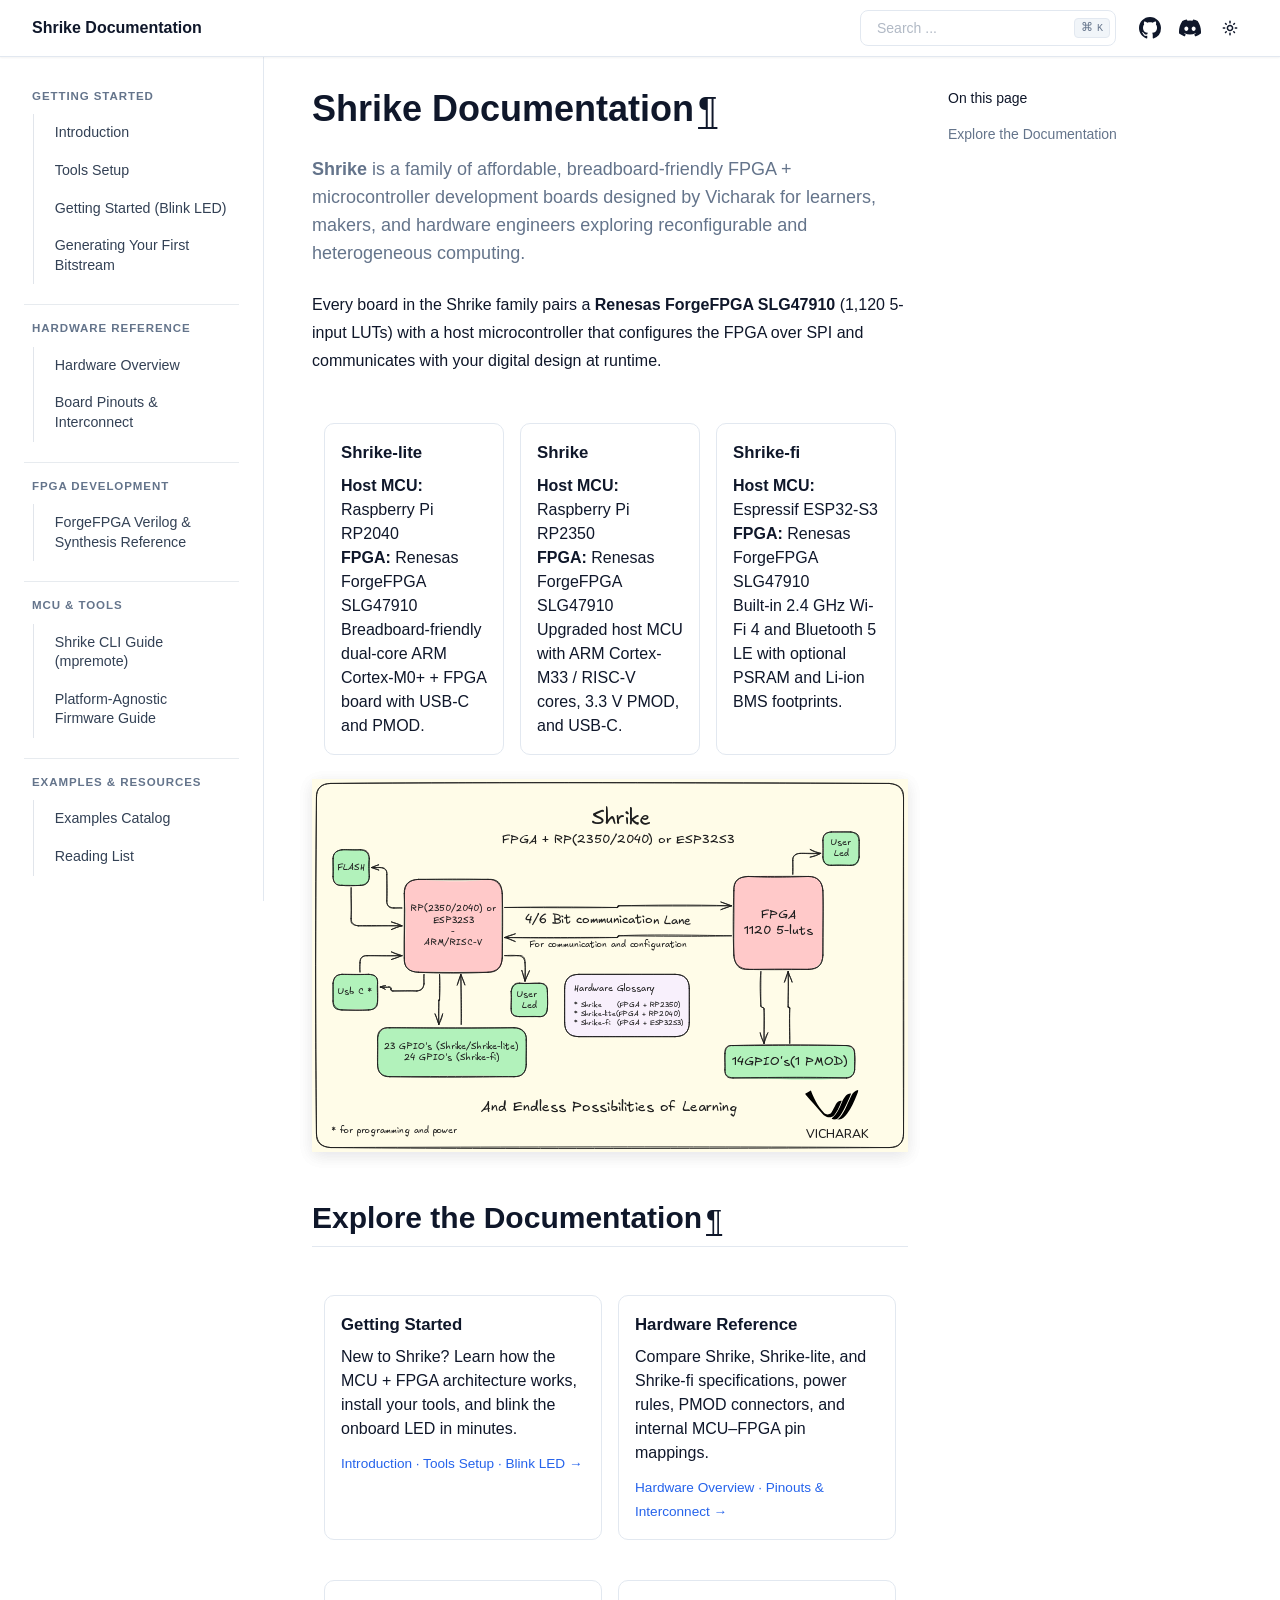
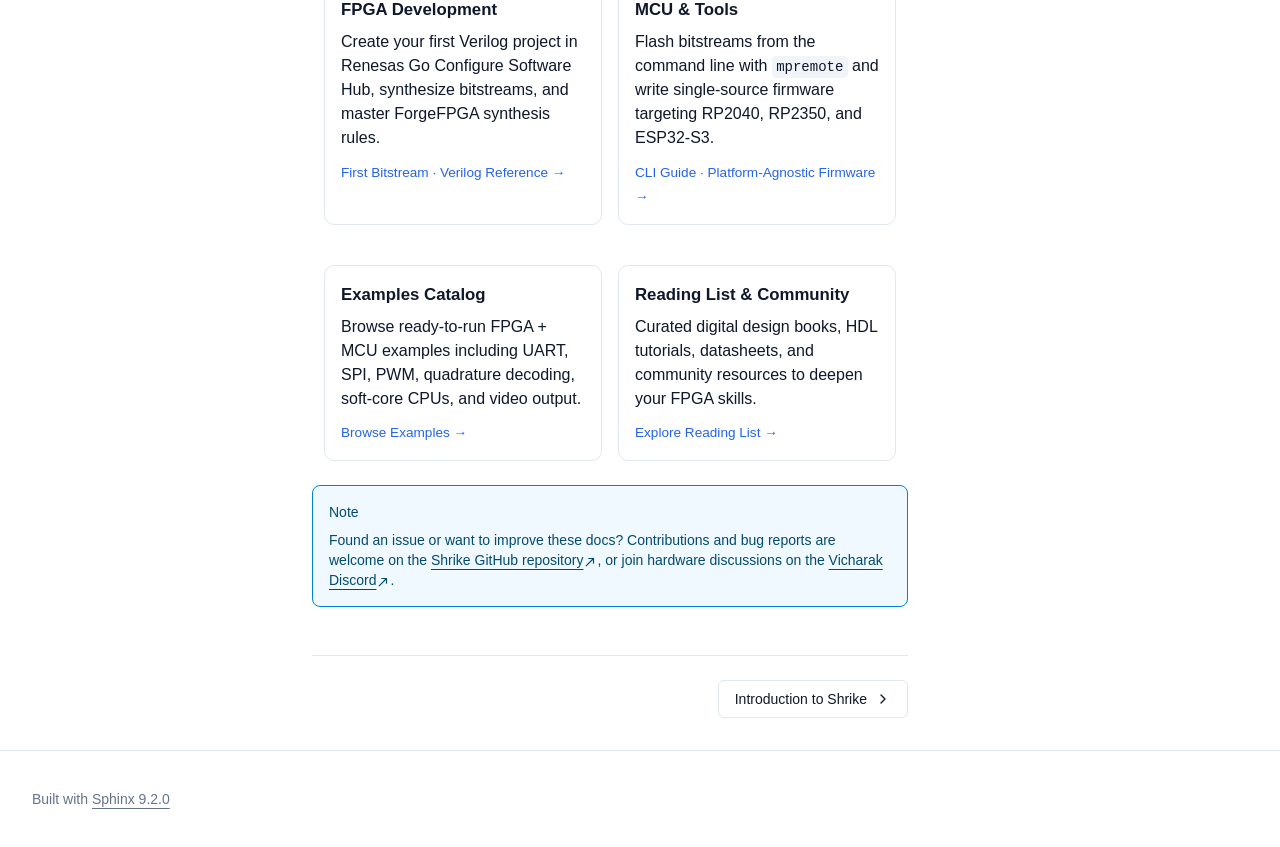
==== commit f44b2658: "deploy: update Sphinx docs preview with clearer sidebar hierarchy" ====
--- a/docs/index.html
+++ b/docs/index.html
@@ -27,7 +27,7 @@
 <link href="_static/pygments.css?v=e72c8e07" rel="stylesheet" type="text/css"/>
 <link href="_static/theme.css?v=009055c6" rel="stylesheet" type="text/css"/>
 <link href="_static/sphinx-design.min.css?v=6a604523" rel="stylesheet" type="text/css"/>
-<link href="_static/custom.css?v=fd96c5b0" rel="stylesheet" type="text/css"/>
+<link href="_static/custom.css?v=7d976d21" rel="stylesheet" type="text/css"/>
 <link href="_static/awesome-sphinx-design.css?v=b41b1d54" rel="stylesheet" type="text/css"/>
 <link href="_static/vicharak_icon.png" rel="icon"/>
 <link href="search.html" rel="search" title="Search"/>
--- a/docs/_static/custom.css
+++ b/docs/_static/custom.css
@@ -124,3 +124,86 @@
 .sd-tab-content {
   padding-top: 1rem !important;
 }
+
+/* --- Left Sidebar Hierarchy: Section Headings vs. Page Links --- */
+#left-sidebar nav > p.caption {
+  margin-top: 1.25rem;
+  margin-bottom: 0.45rem;
+  padding: 1rem 0.5rem 0.2rem;
+  border-top: 1px solid rgba(148, 163, 184, 0.22);
+  border-radius: 0;
+  font-size: 0.72rem;
+  font-weight: 700;
+  line-height: 1.3;
+  letter-spacing: 0.08em;
+  text-transform: uppercase;
+  color: #64748b;
+}
+
+html.dark #left-sidebar nav > p.caption {
+  border-top-color: rgba(148, 163, 184, 0.16);
+  color: #94a3b8;
+}
+
+#left-sidebar nav > p.caption:first-child {
+  margin-top: 0;
+  padding-top: 0;
+  border-top: none;
+}
+
+#left-sidebar nav > ul {
+  margin-left: 0.55rem;
+  margin-bottom: 0.35rem;
+  padding-left: 0.65rem;
+  border-left: 1px solid rgba(148, 163, 184, 0.28);
+  font-size: 0.9rem;
+}
+
+html.dark #left-sidebar nav > ul {
+  border-left-color: rgba(148, 163, 184, 0.18);
+}
+
+#left-sidebar nav > ul li.toctree-l1 {
+  margin-block: 0.12rem;
+}
+
+#left-sidebar nav > ul a {
+  padding: 0.38rem 0.6rem;
+  font-size: 0.89rem;
+  font-weight: 400;
+  line-height: 1.38;
+  color: #334155;
+  text-decoration: none !important;
+  transition: background-color 0.15s ease, color 0.15s ease;
+}
+
+html.dark #left-sidebar nav > ul a {
+  color: #cbd5e1;
+}
+
+#left-sidebar nav > ul a:hover {
+  background-color: rgba(37, 99, 235, 0.08);
+  color: #0f172a;
+}
+
+html.dark #left-sidebar nav > ul a:hover {
+  background-color: rgba(96, 165, 250, 0.12);
+  color: #f8fafc;
+}
+
+#left-sidebar nav > ul a.current {
+  background-color: rgba(37, 99, 235, 0.11);
+  border-color: rgba(37, 99, 235, 0.28);
+  border-left: 3px solid #2563eb;
+  color: #1d4ed8;
+  font-weight: 600;
+}
+
+html.dark #left-sidebar nav > ul a.current {
+  background-color: rgba(59, 130, 246, 0.16);
+  border-color: rgba(96, 165, 250, 0.32);
+  border-left: 3px solid #60a5fa;
+  color: #93c5fd;
+  font-weight: 600;
+}
+
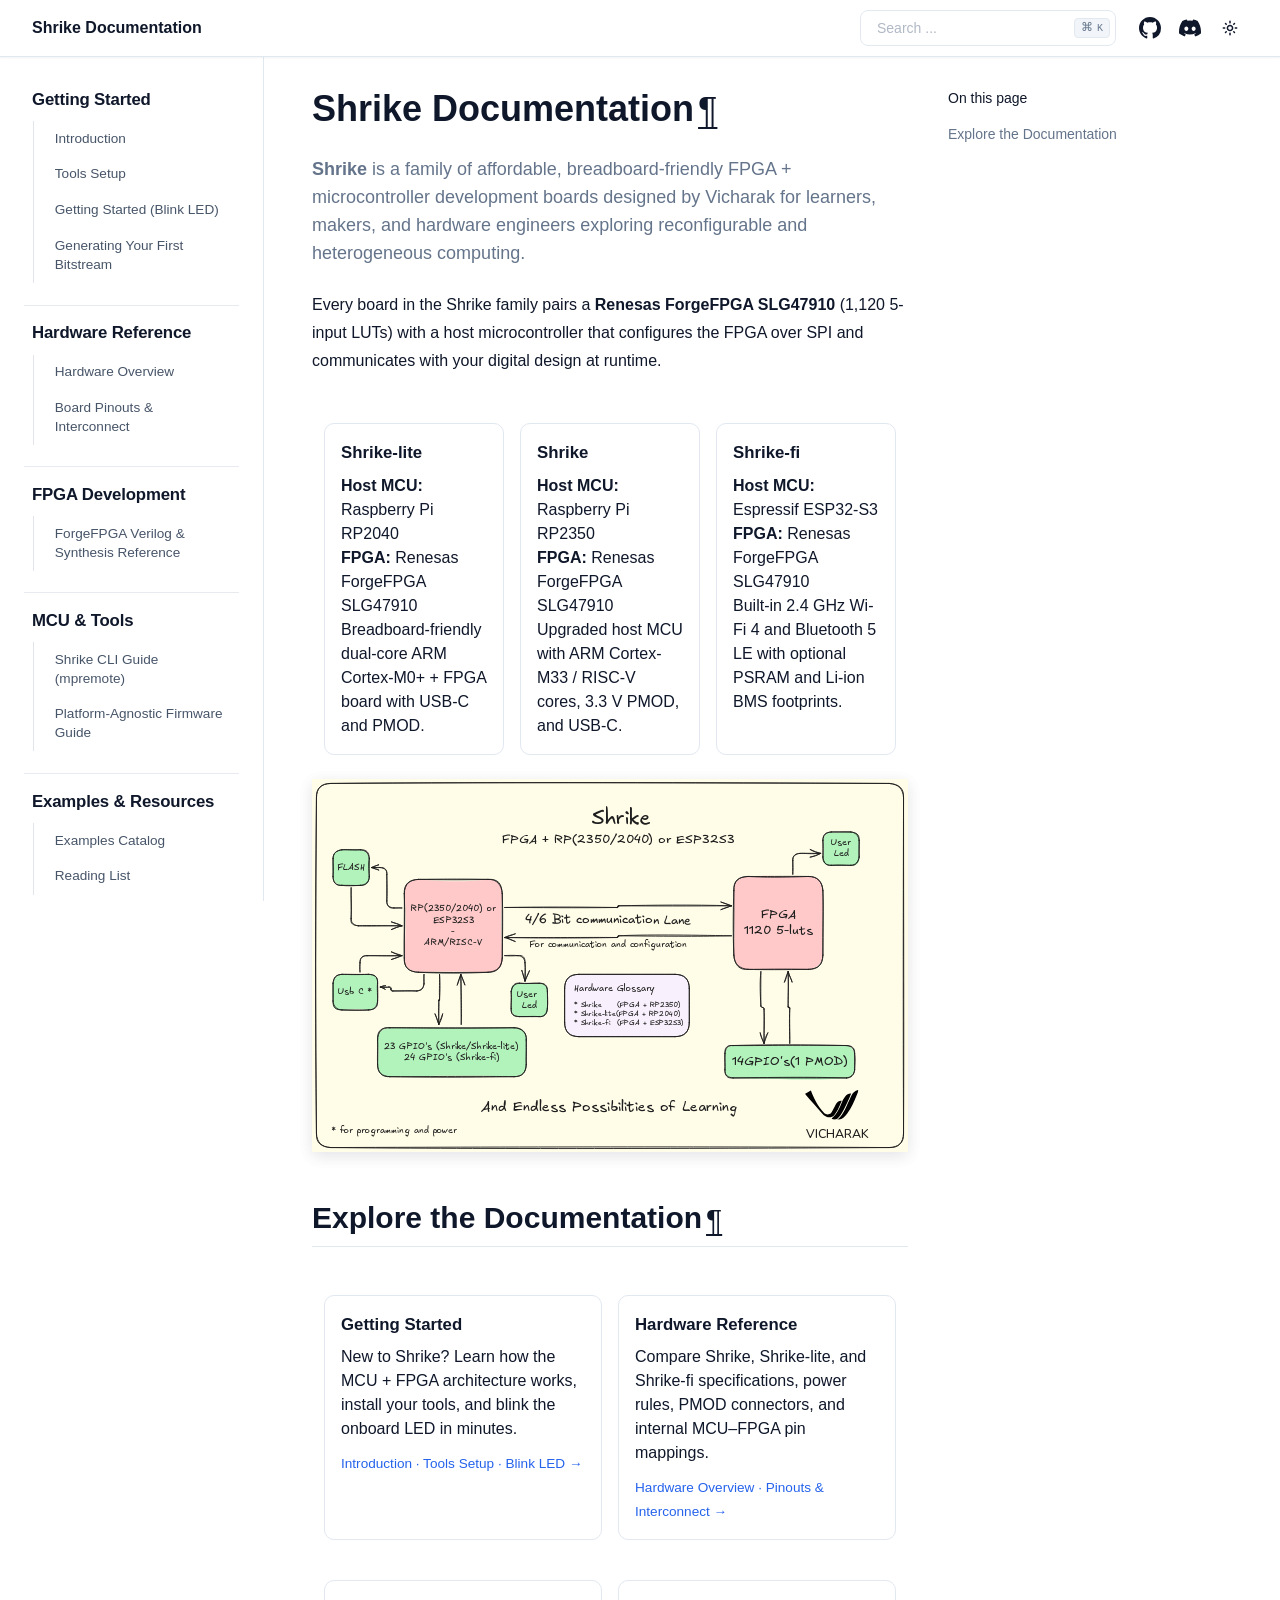
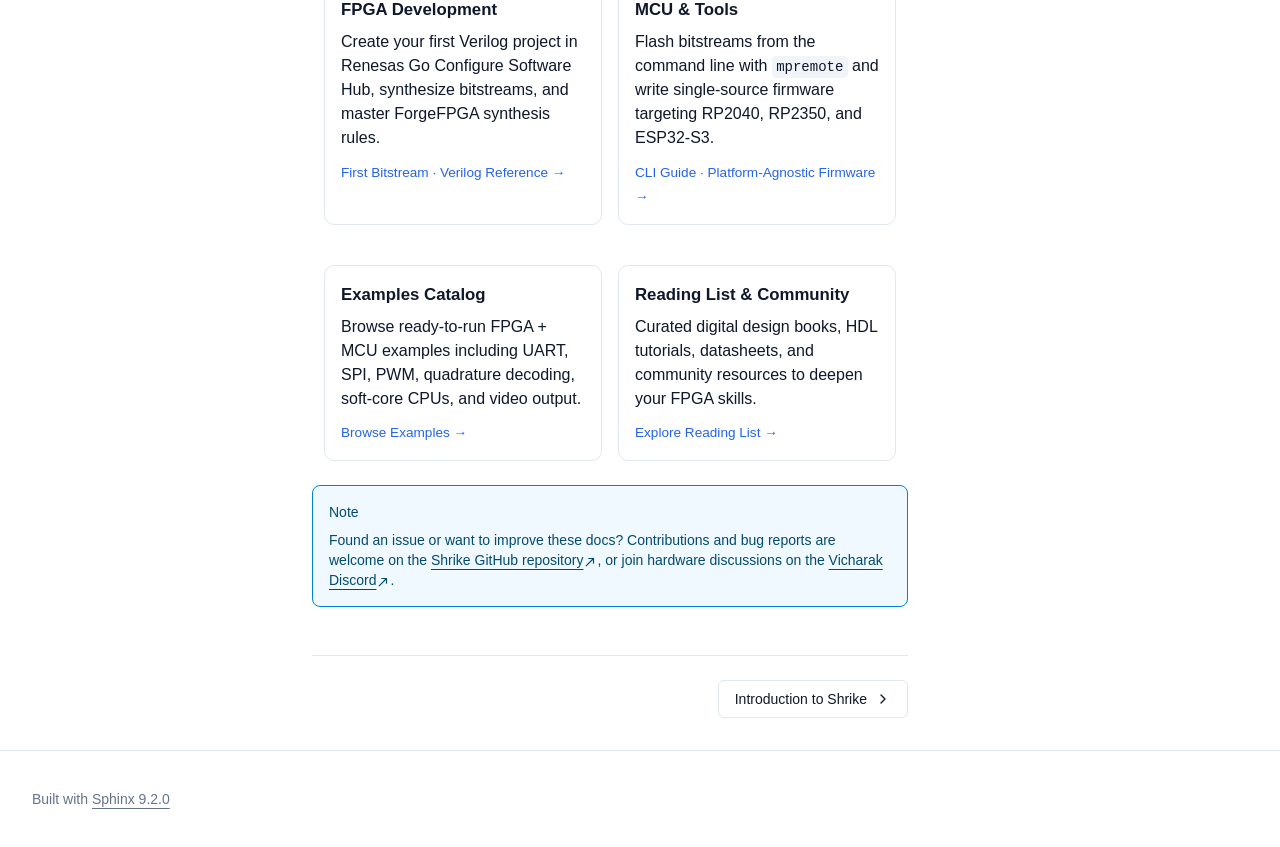
==== commit e8e5f282: "docs: deploy preview with larger left-sidebar section headings" ====
--- a/docs/index.html
+++ b/docs/index.html
@@ -27,7 +27,7 @@
 <link href="_static/pygments.css?v=e72c8e07" rel="stylesheet" type="text/css"/>
 <link href="_static/theme.css?v=009055c6" rel="stylesheet" type="text/css"/>
 <link href="_static/sphinx-design.min.css?v=6a604523" rel="stylesheet" type="text/css"/>
-<link href="_static/custom.css?v=7d976d21" rel="stylesheet" type="text/css"/>
+<link href="_static/custom.css?v=30180e07" rel="stylesheet" type="text/css"/>
 <link href="_static/awesome-sphinx-design.css?v=b41b1d54" rel="stylesheet" type="text/css"/>
 <link href="_static/vicharak_icon.png" rel="icon"/>
 <link href="search.html" rel="search" title="Search"/>
@@ -213,7 +213,7 @@
 <p class="sd-card-text">Flash bitstreams from the command line with <code class="docutils literal notranslate"><span class="pre">mpremote</span></code> and write single-source firmware targeting RP2040, RP2350, and ESP32-S3.</p>
 <p class="sd-card-text"><em>CLI Guide · Platform-Agnostic Firmware →</em></p>
 </div>
-<a class="sd-stretched-link sd-hide-link-text reference internal" href="shrike_cli_guide.html"><span class="doc">User guide to access and use shrike from your terminal(CLI)</span></a></div>
+<a class="sd-stretched-link sd-hide-link-text reference internal" href="shrike_cli_guide.html"><span class="doc">Shrike CLI Guide (mpremote)</span></a></div>
 </div>
 <div class="sd-col sd-d-flex-row docutils">
 <div class="sd-card sd-sphinx-override sd-w-100 sd-shadow-sm sd-card-hover docutils">
@@ -223,7 +223,7 @@
 <p class="sd-card-text">Browse ready-to-run FPGA + MCU examples including UART, SPI, PWM, quadrature decoding, soft-core CPUs, and video output.</p>
 <p class="sd-card-text"><em>Browse Examples →</em></p>
 </div>
-<a class="sd-stretched-link sd-hide-link-text reference internal" href="examples.html"><span class="doc">Shrike Examples</span></a></div>
+<a class="sd-stretched-link sd-hide-link-text reference internal" href="examples.html"><span class="doc">Shrike Examples Catalog</span></a></div>
 </div>
 <div class="sd-col sd-d-flex-row docutils">
 <div class="sd-card sd-sphinx-override sd-w-100 sd-shadow-sm sd-card-hover docutils">
--- a/docs/_static/custom.css
+++ b/docs/_static/custom.css
@@ -1,209 +1,209 @@
-/* Shrike Documentation — Subtle Theme Polish (Light + Dark mode) */
-
-/* --- Sphinx Design Cards & Tabs: Harmonize with sphinxawesome_theme --- */
-:root {
-  --sd-color-card-background: #ffffff;
-  --sd-color-card-border: #e5e7eb;
-  --sd-color-card-border-hover: #2563eb;
-  --sd-color-card-header: transparent;
-  --sd-color-card-footer: #f9fafb;
-  --sd-color-tabs-label-active: #2563eb;
-  --sd-color-tabs-underline-active: #2563eb;
-  --sd-color-tabs-label-hover: #1d4ed8;
-  --sd-color-tabs-underline-hover: #93c5fd;
-  --sd-color-tabs-overline: #e5e7eb;
-  --sd-color-tabs-underline: #e5e7eb;
-}
-
-html.dark {
-  --sd-color-card-background: #18181b;
-  --sd-color-card-border: #27272a;
-  --sd-color-card-border-hover: #60a5fa;
-  --sd-color-card-text: #e4e4e7;
-  --sd-color-card-header: transparent;
-  --sd-color-card-footer: #1f1f23;
-  --sd-color-tabs-label-active: #60a5fa;
-  --sd-color-tabs-label-inactive: #a1a1aa;
-  --sd-color-tabs-label-hover: #93c5fd;
-  --sd-color-tabs-underline-active: #60a5fa;
-  --sd-color-tabs-underline-hover: #3b82f6;
-  --sd-color-tabs-overline: #27272a;
-  --sd-color-tabs-underline: #27272a;
-}
-
-/* Card polish */
-.sd-card {
-  border-radius: 10px !important;
-  transition: border-color 0.18s ease, transform 0.18s ease, box-shadow 0.18s ease;
-}
-
-.sd-card.sd-card-hover:hover {
-  transform: translateY(-2px);
-  box-shadow: 0 8px 20px rgba(15, 23, 42, 0.08) !important;
-}
-
-html.dark .sd-card.sd-card-hover:hover {
-  box-shadow: 0 8px 20px rgba(0, 0, 0, 0.35) !important;
-}
-
-.sd-card-title {
-  font-weight: 600 !important;
-  font-size: 1.05rem !important;
-}
-
-.sd-card-footer {
-  font-size: 0.86rem;
-  border-bottom-left-radius: 9px;
-  border-bottom-right-radius: 9px;
-}
-
-.shrike-nav-grid .sd-card-body p:last-child {
-  margin-bottom: 0;
-  margin-top: 0.6rem;
-}
-
-.shrike-nav-grid .sd-card-body p:last-child em {
-  font-style: normal;
-  font-size: 0.85rem;
-  font-weight: 500;
-  color: #2563eb;
-}
-
-html.dark .shrike-nav-grid .sd-card-body p:last-child em {
-  color: #60a5fa;
-}
-
-/* Board comparison grid spacing */
-.shrike-board-grid,
-.shrike-nav-grid {
-  margin-top: 1.25rem;
-  margin-bottom: 1.75rem;
-}
-
-/* --- Content Images & Diagrams --- */
-article img {
-  border-radius: 8px;
-  border: 1px solid rgba(148, 163, 184, 0.25);
-  max-width: 100%;
-  height: auto;
-}
-
-/* Keep SVG diagrams readable on dark backgrounds */
-html.dark article img[src$=".svg"] {
-  background-color: #ffffff;
-  padding: 0.75rem;
-  border-color: #27272a;
-}
-
-.shrike-hero-diagram {
-  margin: 1.5rem auto 2rem;
-  display: block;
-  box-shadow: 0 4px 16px rgba(15, 23, 42, 0.06);
-}
-
-/* --- Embedded Video Wrapper --- */
-.shrike-video-wrap {
-  margin: 1.5rem 0;
-  text-align: center;
-}
-
-.shrike-video-wrap video {
-  width: 92%;
-  max-width: 960px;
-  border-radius: 10px;
-  border: 1px solid rgba(148, 163, 184, 0.3);
-  box-shadow: 0 6px 20px rgba(15, 23, 42, 0.08);
-}
-
-/* --- Tab Set Spacing --- */
-.sd-tab-set {
-  margin-top: 1.25rem;
-  margin-bottom: 1.5rem;
-}
-
-.sd-tab-content {
-  padding-top: 1rem !important;
-}
-
-/* --- Left Sidebar Hierarchy: Section Headings vs. Page Links --- */
-#left-sidebar nav > p.caption {
-  margin-top: 1.25rem;
-  margin-bottom: 0.45rem;
-  padding: 1rem 0.5rem 0.2rem;
-  border-top: 1px solid rgba(148, 163, 184, 0.22);
-  border-radius: 0;
-  font-size: 0.72rem;
-  font-weight: 700;
-  line-height: 1.3;
-  letter-spacing: 0.08em;
-  text-transform: uppercase;
-  color: #64748b;
-}
-
-html.dark #left-sidebar nav > p.caption {
-  border-top-color: rgba(148, 163, 184, 0.16);
-  color: #94a3b8;
-}
-
-#left-sidebar nav > p.caption:first-child {
-  margin-top: 0;
-  padding-top: 0;
-  border-top: none;
-}
-
-#left-sidebar nav > ul {
-  margin-left: 0.55rem;
-  margin-bottom: 0.35rem;
-  padding-left: 0.65rem;
-  border-left: 1px solid rgba(148, 163, 184, 0.28);
-  font-size: 0.9rem;
-}
-
-html.dark #left-sidebar nav > ul {
-  border-left-color: rgba(148, 163, 184, 0.18);
-}
-
-#left-sidebar nav > ul li.toctree-l1 {
-  margin-block: 0.12rem;
-}
-
-#left-sidebar nav > ul a {
-  padding: 0.38rem 0.6rem;
-  font-size: 0.89rem;
-  font-weight: 400;
-  line-height: 1.38;
-  color: #334155;
-  text-decoration: none !important;
-  transition: background-color 0.15s ease, color 0.15s ease;
-}
-
-html.dark #left-sidebar nav > ul a {
-  color: #cbd5e1;
-}
-
-#left-sidebar nav > ul a:hover {
-  background-color: rgba(37, 99, 235, 0.08);
-  color: #0f172a;
-}
-
-html.dark #left-sidebar nav > ul a:hover {
-  background-color: rgba(96, 165, 250, 0.12);
-  color: #f8fafc;
-}
-
-#left-sidebar nav > ul a.current {
-  background-color: rgba(37, 99, 235, 0.11);
-  border-color: rgba(37, 99, 235, 0.28);
-  border-left: 3px solid #2563eb;
-  color: #1d4ed8;
-  font-weight: 600;
-}
-
-html.dark #left-sidebar nav > ul a.current {
-  background-color: rgba(59, 130, 246, 0.16);
-  border-color: rgba(96, 165, 250, 0.32);
-  border-left: 3px solid #60a5fa;
-  color: #93c5fd;
-  font-weight: 600;
-}
-
+/* Shrike Documentation — Subtle Theme Polish (Light + Dark mode) */
+
+/* --- Sphinx Design Cards & Tabs: Harmonize with sphinxawesome_theme --- */
+:root {
+  --sd-color-card-background: #ffffff;
+  --sd-color-card-border: #e5e7eb;
+  --sd-color-card-border-hover: #2563eb;
+  --sd-color-card-header: transparent;
+  --sd-color-card-footer: #f9fafb;
+  --sd-color-tabs-label-active: #2563eb;
+  --sd-color-tabs-underline-active: #2563eb;
+  --sd-color-tabs-label-hover: #1d4ed8;
+  --sd-color-tabs-underline-hover: #93c5fd;
+  --sd-color-tabs-overline: #e5e7eb;
+  --sd-color-tabs-underline: #e5e7eb;
+}
+
+html.dark {
+  --sd-color-card-background: #18181b;
+  --sd-color-card-border: #27272a;
+  --sd-color-card-border-hover: #60a5fa;
+  --sd-color-card-text: #e4e4e7;
+  --sd-color-card-header: transparent;
+  --sd-color-card-footer: #1f1f23;
+  --sd-color-tabs-label-active: #60a5fa;
+  --sd-color-tabs-label-inactive: #a1a1aa;
+  --sd-color-tabs-label-hover: #93c5fd;
+  --sd-color-tabs-underline-active: #60a5fa;
+  --sd-color-tabs-underline-hover: #3b82f6;
+  --sd-color-tabs-overline: #27272a;
+  --sd-color-tabs-underline: #27272a;
+}
+
+/* Card polish */
+.sd-card {
+  border-radius: 10px !important;
+  transition: border-color 0.18s ease, transform 0.18s ease, box-shadow 0.18s ease;
+}
+
+.sd-card.sd-card-hover:hover {
+  transform: translateY(-2px);
+  box-shadow: 0 8px 20px rgba(15, 23, 42, 0.08) !important;
+}
+
+html.dark .sd-card.sd-card-hover:hover {
+  box-shadow: 0 8px 20px rgba(0, 0, 0, 0.35) !important;
+}
+
+.sd-card-title {
+  font-weight: 600 !important;
+  font-size: 1.05rem !important;
+}
+
+.sd-card-footer {
+  font-size: 0.86rem;
+  border-bottom-left-radius: 9px;
+  border-bottom-right-radius: 9px;
+}
+
+.shrike-nav-grid .sd-card-body p:last-child {
+  margin-bottom: 0;
+  margin-top: 0.6rem;
+}
+
+.shrike-nav-grid .sd-card-body p:last-child em {
+  font-style: normal;
+  font-size: 0.85rem;
+  font-weight: 500;
+  color: #2563eb;
+}
+
+html.dark .shrike-nav-grid .sd-card-body p:last-child em {
+  color: #60a5fa;
+}
+
+/* Board comparison grid spacing */
+.shrike-board-grid,
+.shrike-nav-grid {
+  margin-top: 1.25rem;
+  margin-bottom: 1.75rem;
+}
+
+/* --- Content Images & Diagrams --- */
+article img {
+  border-radius: 8px;
+  border: 1px solid rgba(148, 163, 184, 0.25);
+  max-width: 100%;
+  height: auto;
+}
+
+/* Keep SVG diagrams readable on dark backgrounds */
+html.dark article img[src$=".svg"] {
+  background-color: #ffffff;
+  padding: 0.75rem;
+  border-color: #27272a;
+}
+
+.shrike-hero-diagram {
+  margin: 1.5rem auto 2rem;
+  display: block;
+  box-shadow: 0 4px 16px rgba(15, 23, 42, 0.06);
+}
+
+/* --- Embedded Video Wrapper --- */
+.shrike-video-wrap {
+  margin: 1.5rem 0;
+  text-align: center;
+}
+
+.shrike-video-wrap video {
+  width: 92%;
+  max-width: 960px;
+  border-radius: 10px;
+  border: 1px solid rgba(148, 163, 184, 0.3);
+  box-shadow: 0 6px 20px rgba(15, 23, 42, 0.08);
+}
+
+/* --- Tab Set Spacing --- */
+.sd-tab-set {
+  margin-top: 1.25rem;
+  margin-bottom: 1.5rem;
+}
+
+.sd-tab-content {
+  padding-top: 1rem !important;
+}
+
+/* --- Left Sidebar Hierarchy: Section Headings vs. Page Links --- */
+#left-sidebar nav > p.caption {
+  margin-top: 1.35rem;
+  margin-bottom: 0.45rem;
+  padding: 1.05rem 0.5rem 0.2rem;
+  border-top: 1px solid rgba(148, 163, 184, 0.22);
+  border-radius: 0;
+  font-size: 1.05rem;
+  font-weight: 700;
+  line-height: 1.3;
+  letter-spacing: -0.01em;
+  text-transform: none;
+  color: #0f172a;
+}
+
+html.dark #left-sidebar nav > p.caption {
+  border-top-color: rgba(148, 163, 184, 0.16);
+  color: #f8fafc;
+}
+
+#left-sidebar nav > p.caption:first-child {
+  margin-top: 0;
+  padding-top: 0;
+  border-top: none;
+}
+
+#left-sidebar nav > ul {
+  margin-left: 0.55rem;
+  margin-bottom: 0.35rem;
+  padding-left: 0.65rem;
+  border-left: 1px solid rgba(148, 163, 184, 0.28);
+  font-size: 0.85rem;
+}
+
+html.dark #left-sidebar nav > ul {
+  border-left-color: rgba(148, 163, 184, 0.18);
+}
+
+#left-sidebar nav > ul li.toctree-l1 {
+  margin-block: 0.12rem;
+}
+
+#left-sidebar nav > ul a {
+  padding: 0.35rem 0.6rem;
+  font-size: 0.85rem;
+  font-weight: 400;
+  line-height: 1.38;
+  color: #475569;
+  text-decoration: none !important;
+  transition: background-color 0.15s ease, color 0.15s ease;
+}
+
+html.dark #left-sidebar nav > ul a {
+  color: #cbd5e1;
+}
+
+#left-sidebar nav > ul a:hover {
+  background-color: rgba(37, 99, 235, 0.08);
+  color: #0f172a;
+}
+
+html.dark #left-sidebar nav > ul a:hover {
+  background-color: rgba(96, 165, 250, 0.12);
+  color: #f8fafc;
+}
+
+#left-sidebar nav > ul a.current {
+  background-color: rgba(37, 99, 235, 0.11);
+  border-color: rgba(37, 99, 235, 0.28);
+  border-left: 3px solid #2563eb;
+  color: #1d4ed8;
+  font-weight: 600;
+}
+
+html.dark #left-sidebar nav > ul a.current {
+  background-color: rgba(59, 130, 246, 0.16);
+  border-color: rgba(96, 165, 250, 0.32);
+  border-left: 3px solid #60a5fa;
+  color: #93c5fd;
+  font-weight: 600;
+}
+
